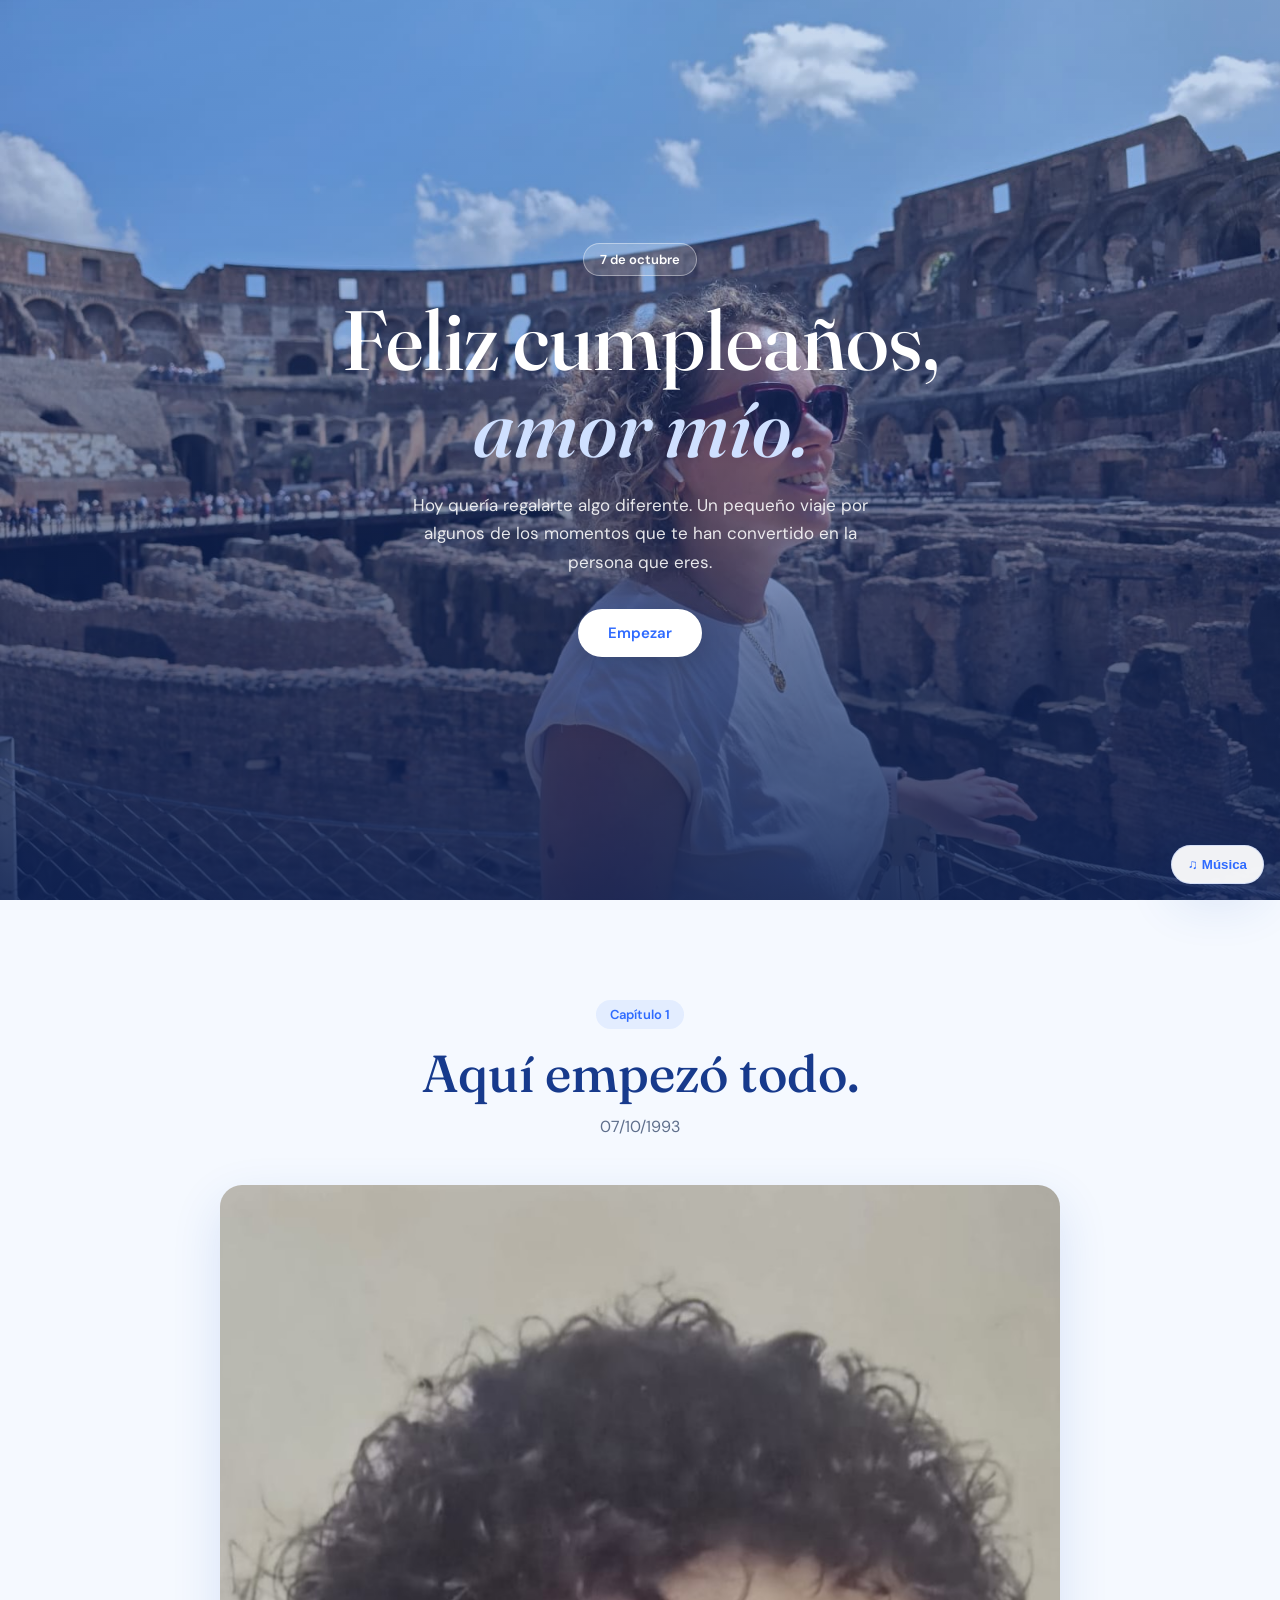
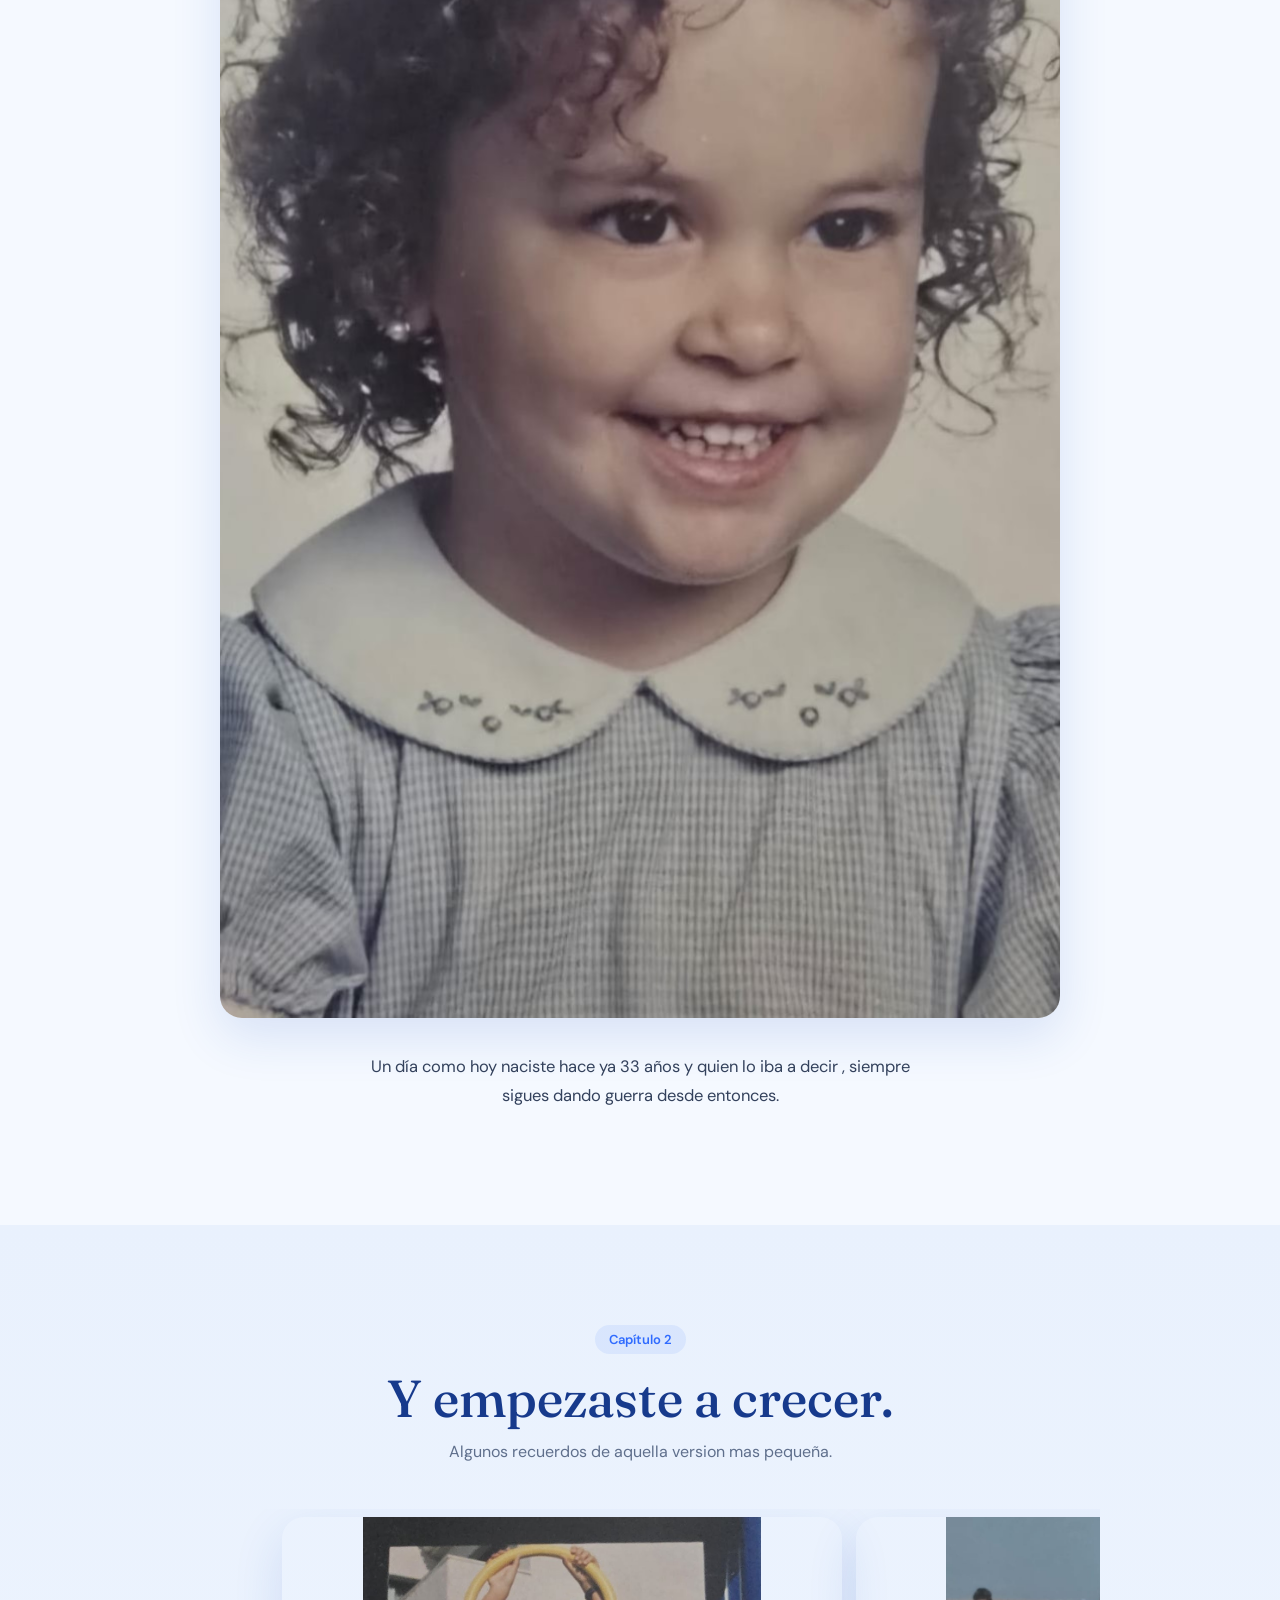
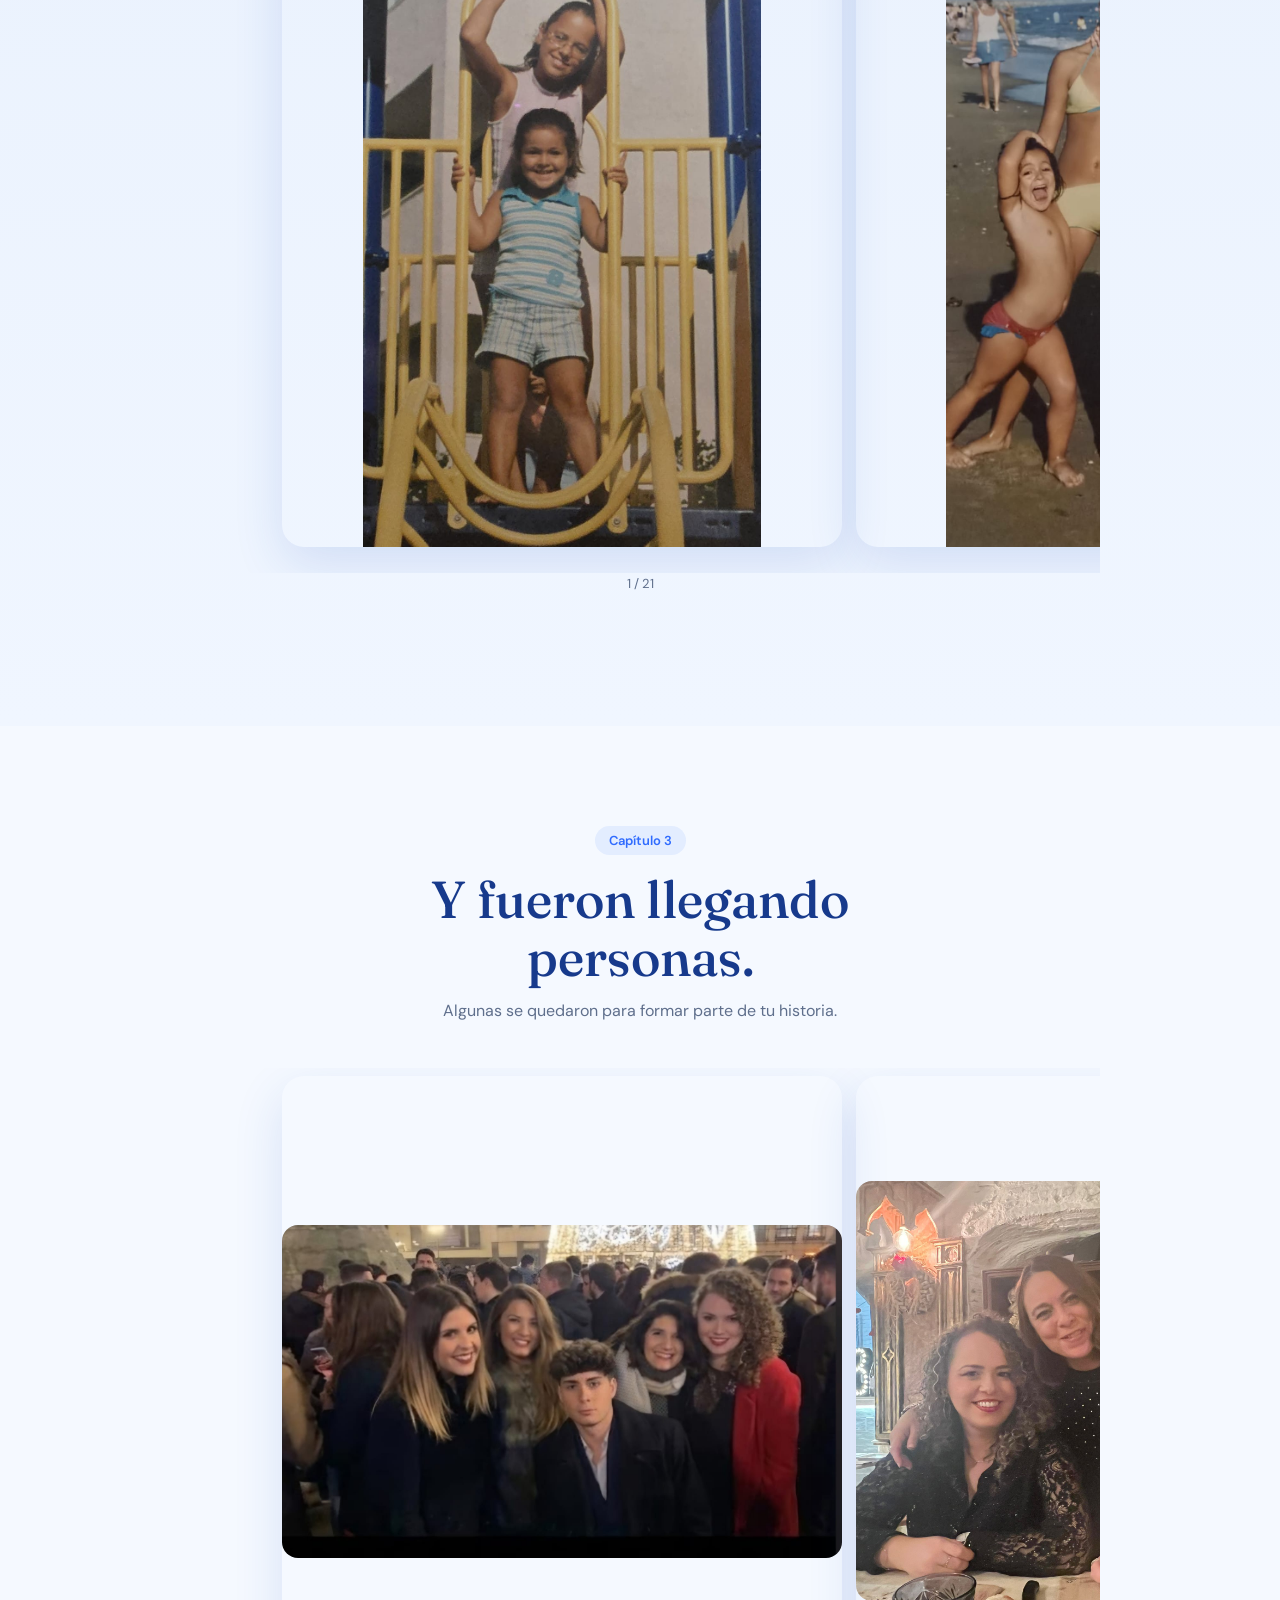
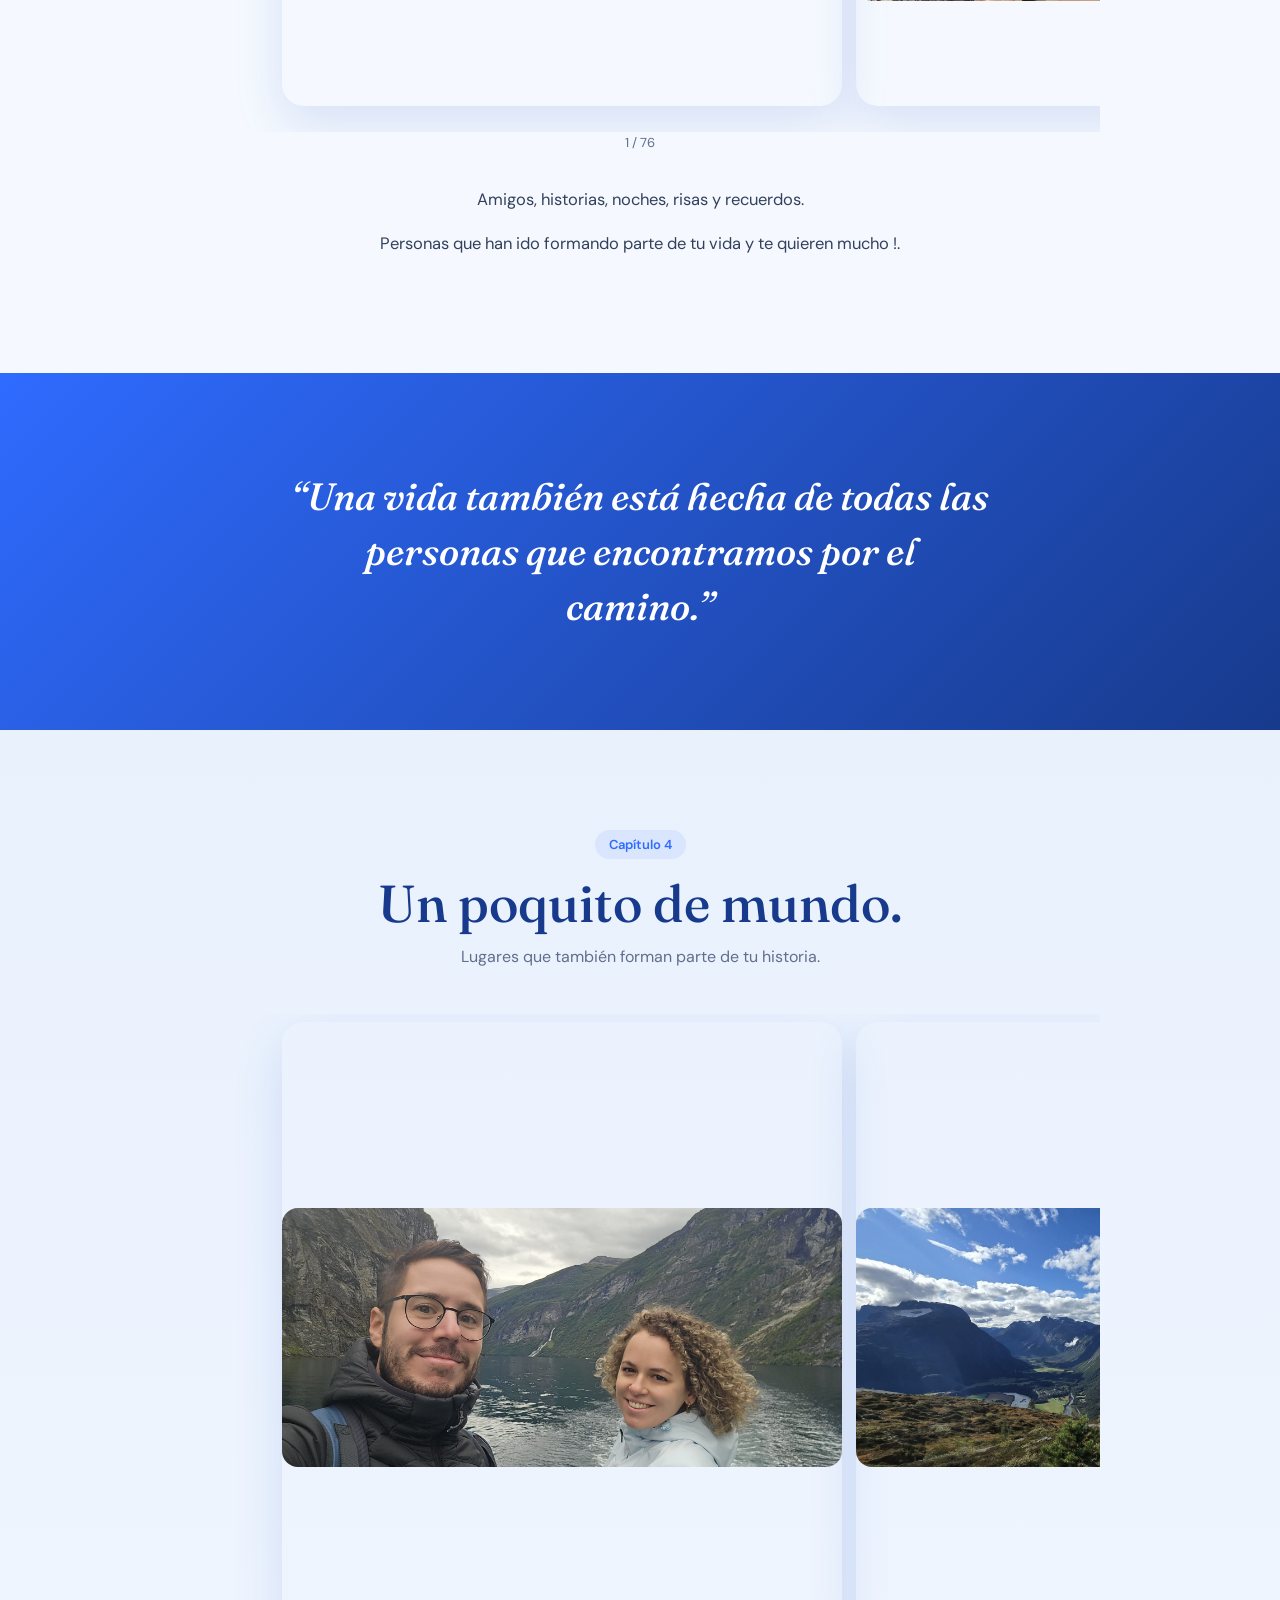
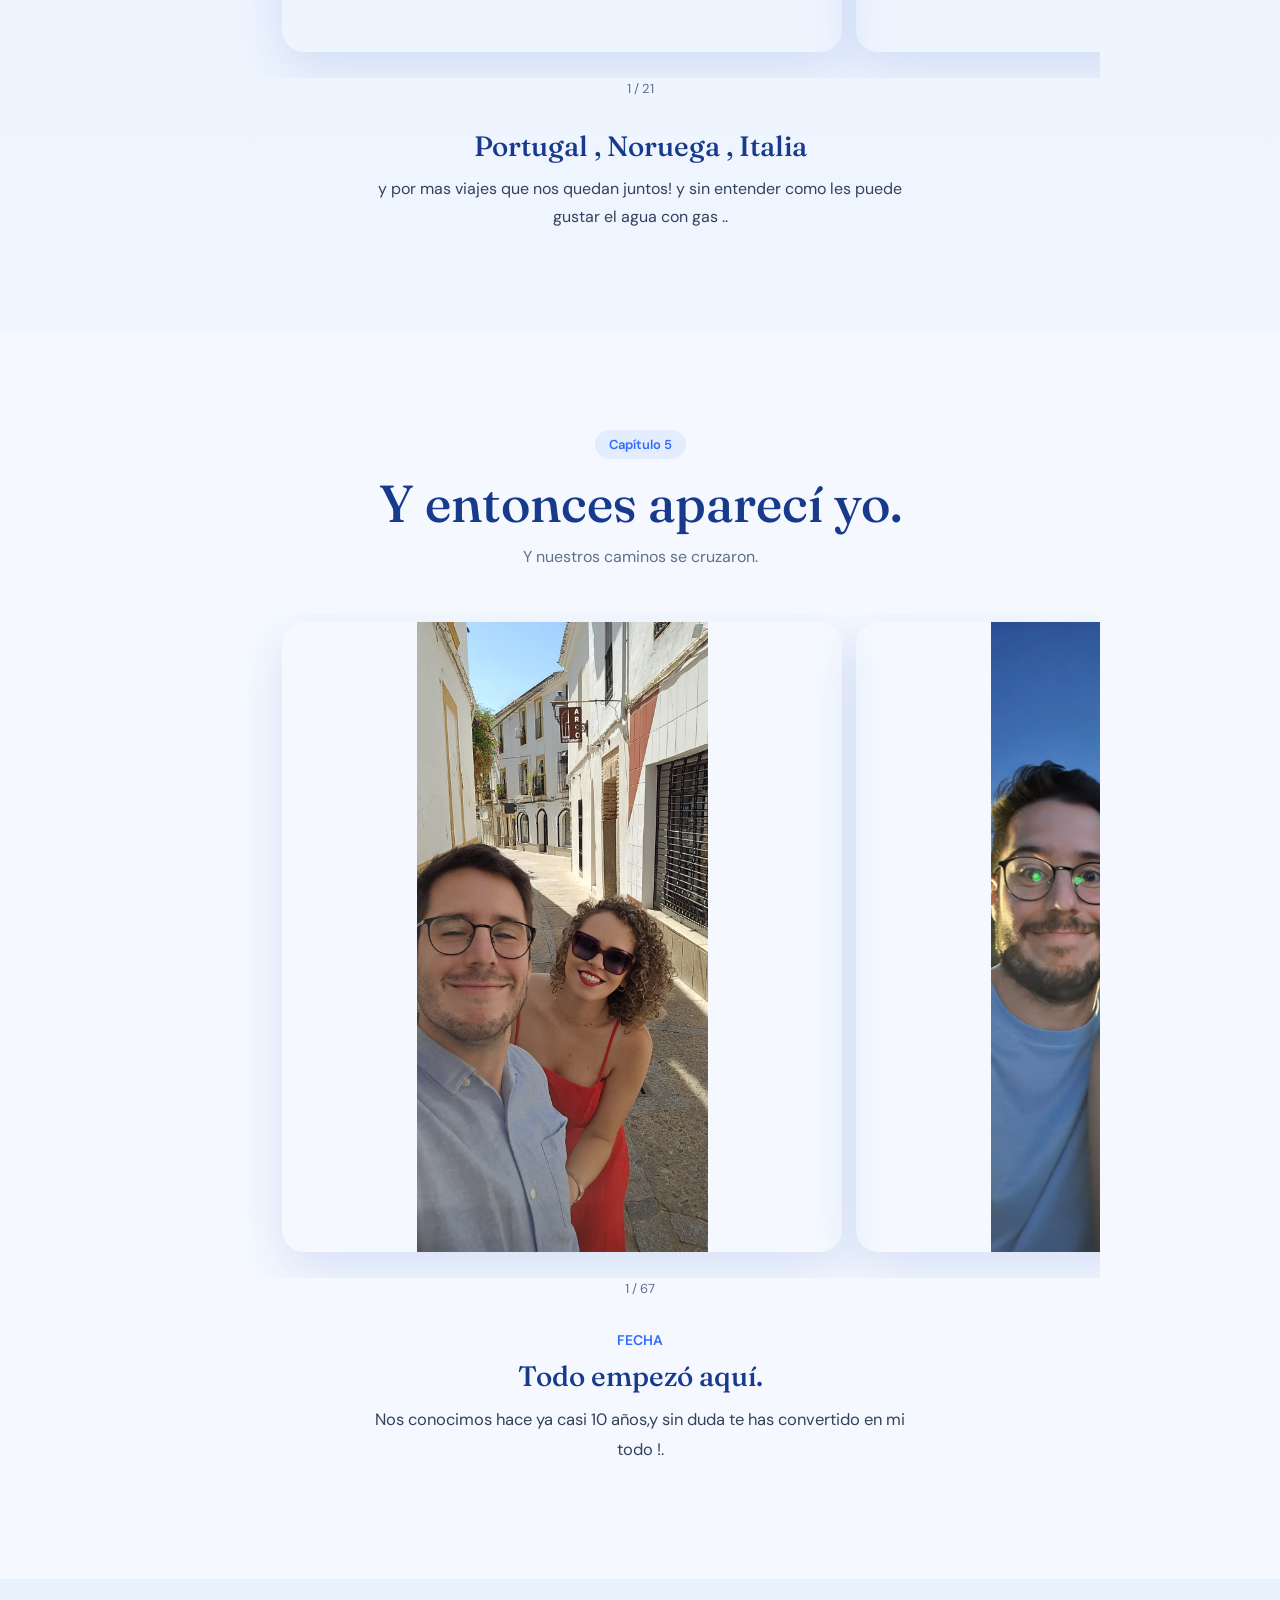
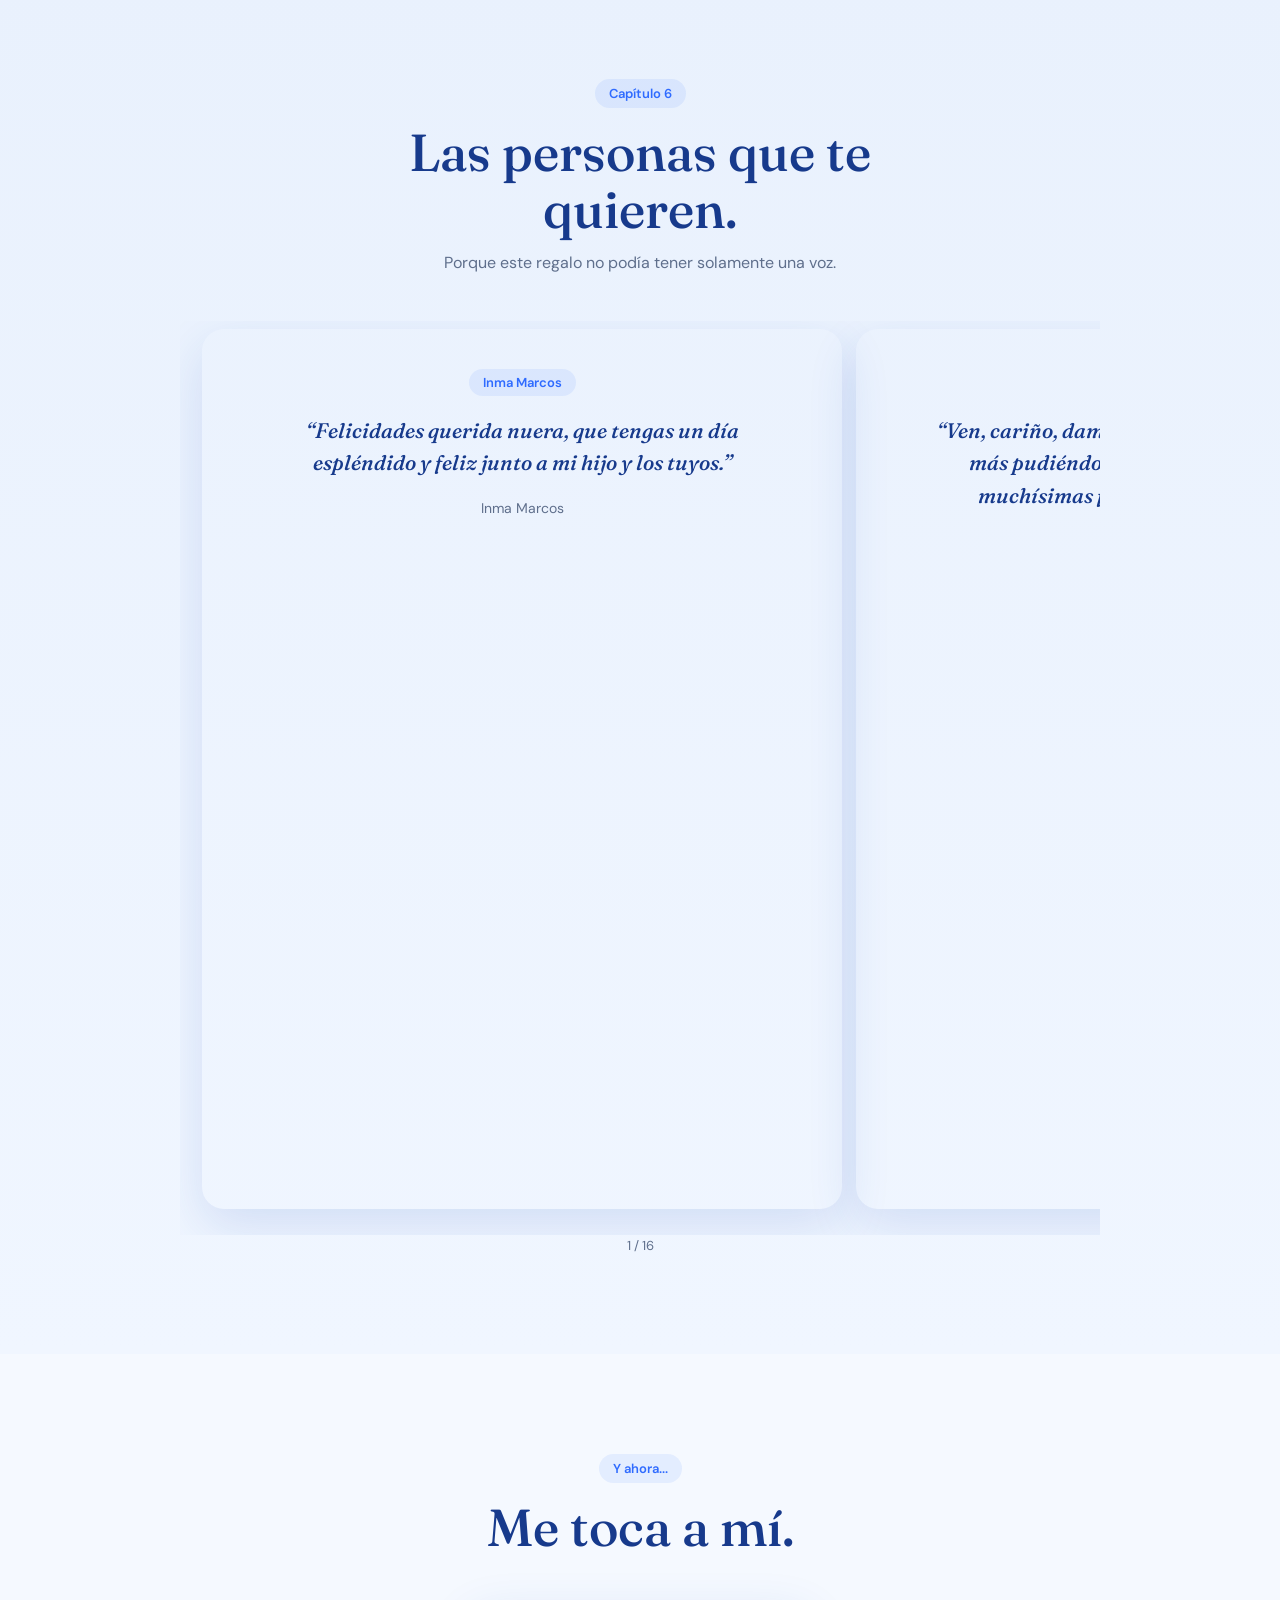
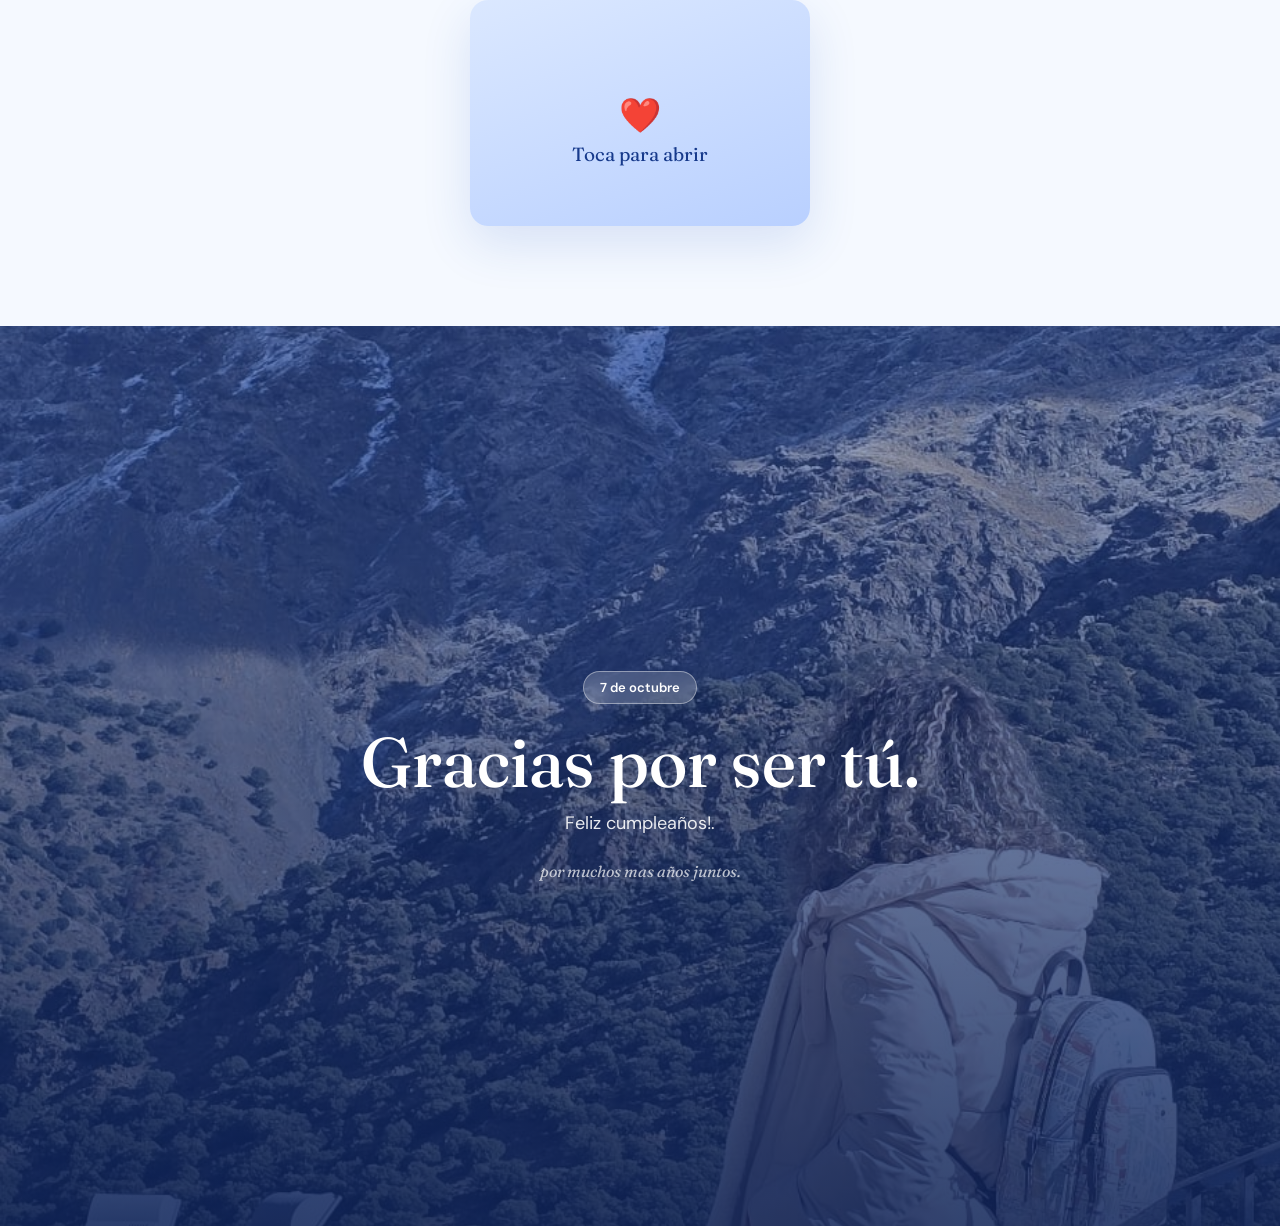
==== index.html @ 5ef34208 "fotosfotso" ====
<!DOCTYPE html>
<html lang="es">

<head>

<meta charset="UTF-8">

<meta name="viewport"
content="width=device-width, initial-scale=1.0, viewport-fit=cover">

<meta name="theme-color" content="#f5f9ff">

<title>Feliz cumpleaños!</title>


<link rel="preconnect"
href="https://fonts.googleapis.com">

<link rel="preconnect"
href="https://fonts.gstatic.com"
crossorigin>

<link
href="https://fonts.googleapis.com/css2?family=DM+Sans:wght@400;500;600;700&family=Fraunces:ital,opsz,wght@0,9..144,400;0,9..144,500;0,9..144,600;1,9..144,500&display=swap"
rel="stylesheet">



<style>


:root{

    --bg:#f5f9ff;

    --bg-2:#e9f1fd;

    --white:#fff;

    --blue:#2f6bff;

    --blue-d:#173a8c;

    --sky:#8fb8ff;

    --ink:#16233b;

    --muted:#5f6f8c;

    --line:rgba(47,107,255,.14);

    --r:22px;

    --shadow:
        0 18px 50px rgba(37,84,190,.14);

}



*{

    box-sizing:border-box;

    margin:0;

    padding:0;

}



html{

    scroll-behavior:smooth;

    scroll-padding-top:
        env(safe-area-inset-top,0px);

}



body{

    font-family:
        'DM Sans',
        system-ui,
        sans-serif;

    background:var(--bg);

    color:var(--ink);

    overflow-x:hidden;

    -webkit-font-smoothing:
        antialiased;

}



h1,
h2,
h3,
blockquote{

    font-family:
        'Fraunces',
        Georgia,
        serif;

    font-weight:500;

}



img{

    max-width:100%;

    display:block;

}



.container{

    max-width:920px;

    margin:0 auto;

    padding:0 22px;

    text-align:center;

}



/* ==============================
   PORTADA
================================ */


.hero{

    min-height:100svh;

    position:relative;

    display:flex;

    align-items:center;

    justify-content:center;

    text-align:center;

    overflow:hidden;

    background:var(--blue-d);

}



.hero-image{

    position:absolute;

    inset:0;

    width:100%;

    height:100%;

    object-fit:cover;

}



.hero::after{

    content:"";

    position:absolute;

    inset:0;

    background:
        linear-gradient(
            to top,
            rgba(14,35,90,.85),
            rgba(30,70,170,.35) 60%,
            rgba(30,70,170,.2)
        );

}



.hero-content{

    position:relative;

    z-index:2;

    color:#fff;

    padding:80px 26px;

    max-width:760px;

    animation:
        rise .9s .1s both ease-out;

}



@keyframes rise{

    from{

        opacity:0;

        transform:
            translateY(18px);

    }

    to{

        opacity:1;

        transform:none;

    }

}



.tag{

    display:inline-block;

    padding:
        7px 16px;

    border-radius:99px;

    background:
        rgba(255,255,255,.18);

    border:
        1px solid
        rgba(255,255,255,.4);

    backdrop-filter:
        blur(8px);

    font-size:13px;

    font-weight:600;

}



.hero h1{

    font-size:
        clamp(
            46px,
            10vw,
            84px
        );

    line-height:1.04;

    margin:
        20px 0;

}



.hero h1 span{

    font-style:italic;

    color:#cfe0ff;

}



.hero p{

    font-size:17px;

    line-height:1.7;

    color:
        rgba(255,255,255,.88);

    max-width:480px;

    margin:0 auto;

}



.button{

    display:inline-block;

    margin-top:32px;

    padding:
        14px 30px;

    border-radius:99px;

    background:#fff;

    color:var(--blue);

    font-weight:600;

    font-size:15px;

    text-decoration:none;

    box-shadow:
        0 10px 30px
        rgba(0,0,0,.2);

    transition:
        transform .2s;

    position:relative;

    animation:latido 1.6s infinite;
}

.button:hover{

    transform:
        translateY(-2px);

    animation-play-state:paused;
}

@keyframes latido{

    0%,
    100%{
        transform:scale(1);
    }

    50%{
        transform:scale(1.08);

        box-shadow:
            0 12px 34px rgba(255,255,255,.2),
            0 10px 30px rgba(0,0,0,.2);
    }
}

.sonrisa{

    position:fixed;

    z-index:9999;

    pointer-events:none;

    font-size:22px;

    animation:subirSonrisa 1.8s ease-out forwards;
}

@keyframes subirSonrisa{

    0%{
        opacity:0;

        transform:
            translateY(0)
            scale(.5);
    }

    20%{
        opacity:1;
    }

    100%{
        opacity:0;

        transform:
            translateY(-90px)
            translateX(var(--movimiento))
            scale(1.2);
    }
}


/* ==============================
   SECCIONES
================================ */


.section{

    padding:
        100px 0;

    position:relative;

}



.section-alt{

    background:
        linear-gradient(
            180deg,
            var(--bg-2),
            #f0f6ff
        );

}



.section-header{

    margin-bottom:44px;

}



.chapter{

    display:inline-block;

    padding:
        6px 14px;

    border-radius:99px;

    background:
        rgba(47,107,255,.09);

    color:var(--blue);

    font-size:13px;

    font-weight:600;

}



h2{

    font-size:
        clamp(
            32px,
            6vw,
            52px
        );

    line-height:1.1;

    margin:
        16px auto 0;

    max-width:640px;

    color:var(--blue-d);

}



.subtitle{

    margin:
        12px auto 0;

    max-width:460px;

    color:var(--muted);

    line-height:1.65;

}



.text{

    margin:
        34px auto 0;

    max-width:560px;

}



.text p{

    font-size:16.5px;

    line-height:1.8;

    margin-bottom:14px;

    color:#33415c;

}



.text h3,
.travel-info h3{

    font-size:28px;

    color:var(--blue-d);

    margin:
        10px 0 12px;

}



.year{

    display:block;

    color:var(--blue);

    font-weight:600;

    font-size:14px;

}



.travel-info{

    margin:
        32px auto 0;

    max-width:560px;

}



.travel-info p{

    line-height:1.7;

    color:#33415c;

}



/* ==============================
   FOTO GRANDE
================================ */


.photo{
    border-radius:var(--r);
    overflow:hidden;
    background:transparent;
    box-shadow:var(--shadow);
    border:none;
}



.main-photo{

    max-width:840px;

    margin:0 auto;

}



.main-photo img{

    width:100%;

    height:auto;

    cursor:zoom-in;

}



/* ==============================
   CARRUSEL
================================ */


.carousel{

    position:relative;

    margin:
        0 -22px;

}



.track{

    display:flex;

    gap:14px;

    overflow-x:auto;

    scroll-snap-type:
        x mandatory;

    -webkit-overflow-scrolling:
        touch;

    scrollbar-width:none;

    padding:
        8px 8vw 26px;

    cursor:grab;

}



.track::-webkit-scrollbar{

    display:none;

}



.slide{
    flex:0 0 min(92%,560px);
    scroll-snap-align:center;
    display:flex;
    align-items:center;
    justify-content:center;

    border-radius:var(--r);
    background:transparent;
    padding:0;
    box-shadow:var(--shadow);
    border:none;
}



.slide img{

    width:100%;

    height:auto;

    max-height:70svh;

    object-fit:contain;

    border-radius:
        calc(var(--r) - 6px);

    cursor:zoom-in;

    user-select:none;

}



.dots{

    display:flex;

    justify-content:center;

    gap:7px;

    margin-top:2px;

}



.dots i{

    width:7px;

    height:7px;

    border-radius:99px;

    background:
        rgba(47,107,255,.22);

    transition:
        width .25s,
        background .25s;

}



.dots i.on{

    width:22px;

    background:var(--blue);

}



/* ==============================
   FRASE
================================ */


.quote-section{

    padding:
        96px 0;

    background:
        linear-gradient(
            135deg,
            #2f6bff,
            #173a8c
        );

    color:#fff;

}



.quote-section blockquote{

    font-size:
        clamp(
            24px,
            4.6vw,
            38px
        );

    font-style:italic;

    line-height:1.45;

    max-width:700px;

    margin:0 auto;

}



/* ==============================
   DEDICATORIAS
================================ */


.dedications .track{

    padding:
        8px 22px 26px;

}



.dedications .slide{

    flex:
        0 0
        min(100%,640px);

    display:block;

    padding:
        40px 30px;

    text-align:center;

}



.dedication-label{

    display:inline-block;

    padding:
        5px 14px;

    border-radius:99px;

    background:
        rgba(47,107,255,.09);

    color:var(--blue);

    font-size:13px;

    font-weight:600;

}



.dedications blockquote{

    font-size:21px;

    font-style:italic;

    line-height:1.55;

    margin:
        18px auto;

    color:var(--blue-d);

    max-width:480px;

}



.dedication-name{

    font-size:14px;

    color:var(--muted);

}



/* ==============================
   CARTA
================================ */


.letter{

    margin:
        10px auto 0;

    max-width:660px;

    padding:
        52px 40px;

    background:#fff;

    border:
        1px solid
        var(--line);

    border-radius:28px;

    box-shadow:var(--shadow);

}



.letter-label{

    display:inline-block;

    padding:
        5px 14px;

    border-radius:99px;

    background:
        rgba(47,107,255,.09);

    color:var(--blue);

    font-size:13px;

    font-weight:600;

}



.letter h3{

    font-size:32px;

    color:var(--blue-d);

    margin:
        14px 0 20px;

}



.letter p{

    font-size:16.5px;

    line-height:1.8;

    margin-bottom:14px;

    color:#33415c;

}



.letter .letter-signature{

    margin-top:24px;

    font-family:
        'Fraunces',
        serif;

    font-style:italic;

    font-size:26px;

    color:var(--blue);

}



/* ==============================
   SOBRE
================================ */


.envelope{

    display:block;

    margin:
        10px auto 0;

    width:
        min(
            340px,
            86%
        );

    aspect-ratio:1.5;

    border:0;

    border-radius:18px;

    cursor:pointer;

    position:relative;

    overflow:hidden;

    background:
        linear-gradient(
            160deg,
            #dbe8ff,
            #b9d0ff
        );

    box-shadow:var(--shadow);

    font-family:
        'Fraunces',
        serif;

    color:var(--blue-d);

    font-size:19px;

    transition:
        transform .25s;

}



.envelope span{

    position:relative;

    display:flex;

    flex-direction:column;

    align-items:center;

    gap:6px;

    margin-top:34px;

}



.envelope b{

    font-size:34px;

    animation:
        beat 1.4s infinite;

}



.envelope:hover{

    transform:
        translateY(-3px)
        rotate(-1deg);

}



@keyframes beat{

    0%,
    100%{

        transform:
            scale(1);

    }

    50%{

        transform:
            scale(1.18);

    }

}



.opened{

    animation:
        open .8s
        cubic-bezier(.2,.8,.2,1)
        both;

}



@keyframes open{

    from{

        opacity:0;

        transform:
            translateY(40px)
            scale(.92);

    }

    to{

        opacity:1;

        transform:none;

    }

}



/* ==============================
   VÍDEOS
================================ */


.memory-video{

    width:100%;

    max-width:820px;

    margin:0 auto;

}



.memory-video video{

    display:block;

    width:100%;

    height:auto;

    max-height:80svh;

    background:#000;

    border-radius:var(--r);

    box-shadow:var(--shadow);

}



/* ==============================
   FINAL
================================ */


.final{

    min-height:100svh;

    position:relative;

    display:flex;

    align-items:center;

    justify-content:center;

    text-align:center;

    overflow:hidden;

    background:var(--blue-d);

}



.final-image{

    position:absolute;

    inset:0;

    width:100%;

    height:100%;

    object-fit:cover;

}



.final::after{

    content:"";

    position:absolute;

    inset:0;

    background:
        linear-gradient(
            to top,
            rgba(14,35,90,.85),
            rgba(30,70,170,.4)
        );

}



.final-content{

    position:relative;

    z-index:2;

    color:#fff;

    padding:
        0 26px;

}



.final h2{

    color:#fff;

    font-size:
        clamp(
            40px,
            8vw,
            70px
        );

    margin:
        20px auto 10px;

}



.final p{

    font-size:18px;

    color:
        rgba(255,255,255,.9);

}



.final-text{

    display:block;

    margin-top:26px;

    font-family:
        'Fraunces',
        serif;

    font-style:italic;

    color:
        rgba(255,255,255,.7);

}



/* ==============================
   ANIMACIONES AL SCROLL
================================ */


.reveal{

    opacity:0;

    transform:
        translateY(20px);

    transition:
        opacity .7s ease,
        transform .7s ease;

}



.reveal.in{

    opacity:1;

    transform:none;

}



/* ==============================
   BARRA DE PROGRESO
================================ */


.progress{

    position:fixed;

    top:0;

    left:0;

    height:3px;

    width:0;

    z-index:100;

    background:
        linear-gradient(
            90deg,
            #8fb8ff,
            #2f6bff
        );

}



/* ==============================
   VISOR POLAROID
================================ */


.lb{

    position:fixed;

    inset:0;

    z-index:200;

    display:none;

    align-items:center;

    justify-content:center;

    padding:20px;

    background:
        rgba(10,25,60,.94);

    backdrop-filter:
        blur(10px);

}



.lb.open{

    display:flex;

}



.lb-x{

    position:absolute;

    top:20px;

    right:20px;

    width:44px;

    height:44px;

    border-radius:50%;

    border:
        1px solid
        rgba(255,255,255,.4);

    background:
        rgba(255,255,255,.12);

    color:#fff;

    font-size:22px;

    cursor:pointer;

}



.pol{

    margin:0;

    background:#fff;

    padding:
        12px 12px 16px;

    border-radius:14px;

    max-width:
        min(
            92vw,
            520px
        );

    text-align:center;

    box-shadow:
        0 30px 80px
        rgba(0,0,0,.5);

}



.pol img{

    width:100%;

    max-height:66svh;

    object-fit:contain;

    border-radius:8px;

}



.pol figcaption{

    font-family:
        'Fraunces',
        serif;

    font-style:italic;

    font-size:19px;

    color:var(--blue-d);

    margin-top:12px;

}



.lb-count{

    display:block;

    margin-top:6px;

    font-size:12px;

    color:var(--muted);

}



/* ==============================
   CONFETI
================================ */


.confetti{

    position:fixed;

    z-index:300;

    pointer-events:none;

    font-size:20px;

}



/* ==============================
   BOTÓN MÚSICA
================================ */


.music-btn{

    position:fixed;

    right:16px;

    bottom:16px;

    z-index:120;

    border:
        1px solid
        var(--line);

    border-radius:99px;

    background:
        rgba(255,255,255,.94);

    color:var(--blue);

    box-shadow:var(--shadow);

    padding:
        11px 16px;

    font-weight:600;

    cursor:pointer;

}



/* ==============================
   MÓVIL
================================ */


@media(max-width:600px){

    .section{

        padding:
            76px 0;

    }

    .letter{

        padding:
            38px 24px;

    }

    .slide{

        flex-basis:86%;

    }

}



</style>

</head>



<body>


<div
class="progress"
id="progress">
</div>



<div
class="lb"
id="lb">

<button
class="lb-x"
type="button">

✕

</button>


<figure
class="pol">

<img
alt="">

<figcaption>
</figcaption>

<span
class="lb-count">
</span>

</figure>

</div>




<!-- ===============================
     PORTADA
================================ -->


<section
class="hero"
id="inicio">


<img
class="hero-image"
id="portada-img"
src=""
alt="">


<div
class="hero-content">


<span
class="tag"
id="portada-fecha">
</span>


<h1
id="portada-titulo">
</h1>


<p
id="portada-texto">
</p>


<a
href="#nacimiento"
class="button"
id="empezar">

Empezar

</a>


</div>

</section>




<!-- ===============================
     NACIMIENTO
================================ -->

<section class="section" id="nacimiento">

    <div class="container">

        <div class="section-header reveal">

            <span class="chapter">
                Capítulo 1
            </span>

            <h2>
                Aquí empezó todo.
            </h2>

            <p class="subtitle">
                07/10/1993
            </p>

        </div>


        <div class="main-photo reveal">

            <div class="photo">

                <img
                    src="images/nacimiento-01.jpg"
                    alt="Foto de nacimiento"
                    loading="lazy"
                >

            </div>

        </div>


        <div class="text reveal">

            <p>
                Un día como hoy naciste hace ya 33 años y quien lo iba a decir , siempre sigues dando guerra desde entonces.
            </p>



        </div>

    </div>

</section>
<!-- ===============================
     INFANCIA
================================ -->


<section
class="section section-alt"
id="infancia">


<div class="container">


<div
class="section-header reveal">


<span class="chapter">
Capítulo 2
</span>


<h2
id="infancia-titulo">
</h2>


<p
class="subtitle"
id="infancia-subtitulo">
</p>


</div>



<div
class="carousel reveal">


<div
class="track"
id="infancia-fotos">
</div>


<div class="dots">
</div>


</div>



<div
class="text reveal"
id="infancia-texto">
</div>


</div>


</section>




<!-- ===============================
     AMIGOS
================================ -->


<section
class="section"
id="amigos">


<div class="container">


<div
class="section-header reveal">


<span class="chapter">
Capítulo 3
</span>


<h2
id="amigos-titulo">
</h2>


<p
class="subtitle"
id="amigos-subtitulo">
</p>


</div>



<div
id="amigos-media">
</div>



<div
class="text reveal"
id="amigos-texto">
</div>


</div>


</section>




<!-- ===============================
     FRASE
================================ -->


<section
class="quote-section">


<div class="container">


<blockquote
class="reveal"
id="frase">
</blockquote>


</div>


</section>




<!-- ===============================
     VIAJES
================================ -->


<section
class="section section-alt"
id="viajes">


<div class="container">


<div
class="section-header reveal">


<span class="chapter">
Capítulo 4
</span>


<h2
id="viajes-titulo">
</h2>


<p
class="subtitle"
id="viajes-subtitulo">
</p>


</div>



<div
id="viajes-media">
</div>



<div
class="travel-info reveal">


<span
class="year"
id="viajes-ano">
</span>


<h3
id="viajes-lugar">
</h3>


<p
id="viajes-texto">
</p>


</div>


</div>


</section>




<!-- ===============================
     NOSOTROS
================================ -->


<section
class="section"
id="nosotros">


<div class="container">


<div
class="section-header reveal">


<span class="chapter">
Capítulo 5
</span>


<h2
id="nosotros-titulo">
</h2>


<p
class="subtitle"
id="nosotros-subtitulo">
</p>


</div>



<div
class="carousel reveal">


<div
class="track"
id="nosotros-fotos">
</div>


<div class="dots">
</div>


</div>



<div
class="text reveal">


<span
class="year"
id="nosotros-fecha">
</span>


<h3
id="nosotros-h3">
</h3>


<p
id="nosotros-texto">
</p>


</div>


</div>


</section>




<!-- ===============================
     DEDICATORIAS
================================ -->


<section
class="section section-alt"s
id="dedicatorias">


<div class="container">


<div
class="section-header reveal">


<span class="chapter">
Capítulo 6
</span>


<h2>
Las personas que te quieren.
</h2>


<p class="subtitle">
Porque este regalo no podía tener solamente una voz.
</p>


</div>



<div
class="carousel dedications reveal">


<div
class="track"
id="dedicatorias-lista">
</div>


<div class="dots">
</div>


</div>


</div>


</section>




<!-- ===============================
     CARTA
================================ -->


<section
class="section"
id="carta">


<div class="container">


<div
class="section-header reveal">


<span class="chapter">
Y ahora...
</span>


<h2>
Me toca a mí.
</h2>


</div>



<button
class="envelope reveal"
id="sobre"
type="button">


<span>

<b>
❤️
</b>

Toca para abrir

</span>


</button>



<article
class="letter"
id="carta-abierta"
style="display:none">


<span class="letter-label">
Para ti
</span>


<h3
id="carta-titulo">
</h3>


<div
id="carta-texto">
</div>


<p
class="letter-signature"
id="carta-firma">
</p>


</article>


</div>


</section>




<!-- ===============================
     FINAL
================================ -->


<section
class="final">


<img
class="final-image"
id="final-img"
src=""
alt=""
loading="lazy">


<div
class="final-content">


<span
class="tag"
id="final-fecha">
</span>


<h2
id="final-titulo">
</h2>


<p
id="final-texto">
</p>


<span
class="final-text"
id="final-cierre">
</span>


</div>


</section>




<!-- MÚSICA -->

<audio id="musica" loop></audio>
<audio id="musica-carta"></audio>

<button
class="music-btn"
id="boton-musica"
type="button">

♫ Música

</button>

<script>



const CONTENIDO = {



/* ==============================
   PORTADA
================================ */


portada:{

    fecha:
    "7 de octubre",

    titulo:
    'Feliz cumpleaños,<br><span>amor mío.</span>',

    texto:
    "Hoy quería regalarte algo diferente. Un pequeño viaje por algunos de los momentos que te han convertido en la persona que eres.",

    imagen:
    "images/portada.jpg"

},




/* ==============================
   NACIMIENTO
================================ */


nacimiento:{

    titulo:
    "Aquí empezó todo.",

    fecha:
    "7 de octubre de XXXX",

    imagen:
    "images/nacimiento.jpg",

    textos:[

        "Un 7 de octubre llegaste al mundo.",

        

    ]

},




/* ==============================
   INFANCIA
================================ */


infancia:{

    titulo:
    "Y empezaste a crecer.",

    subtitulo:
    "Algunos recuerdos de aquella version mas pequeña.",

fotos:[

    "images/infancia-01.jpg",
    "images/infancia-02.jpg",

    "images/infancia-04.jpg",
    "images/infancia-05.jpg",
    "images/infancia-06.jpg",
    "images/infancia-07.jpg",
    "images/infancia-08.jpg",
    "images/infancia-09.jpg",
    "images/infancia-10.jpg",
    "images/infancia-11.jpg",
    "images/infancia-12.jpg",
    "images/infancia-13.jpg",
    "images/infancia-14.jpg",
    "images/infancia-15.jpg",
    "images/infancia-16.jpg",
    "images/infancia-17.jpg",
    "images/infancia-18.jpg",
    "images/infancia-19.jpg",
    "images/infancia-20.jpg",
    "images/infancia-21.jpg",
    "images/infancia-22.jpg"


    ]

},




/* ==============================
   AMIGOS
================================ */


amigos:{

    titulo:
    "Y fueron llegando personas.",

    subtitulo:
    "Algunas se quedaron para formar parte de tu historia.",


    /*
    false = mostrar fotos
    true = mostrar vídeo
    */

    usarVideo:false,


    video:
    "videos/amigos.mp4",


fotos: [
    "images/amigos-01.jpg",
    "images/amigos-39.jpg",

    "images/amigos-02.jpg",
    "images/amigos-40.jpg",

    "images/amigos-03.jpg",
    "images/amigos-41.jpg",

    "images/amigos-04.jpg",
    "images/amigos-42.jpg",

    "images/amigos-05.jpg",
    "images/amigos-43.jpg",

    "images/amigos-06.jpg",
    "images/amigos-44.jpg",

    "images/amigos-07.jpg",
    "images/amigos-45.jpg",

    "images/amigos-08.jpg",
    "images/amigos-46.jpg",

    "images/amigos-09.jpg",
    "images/amigos-47.jpg",

    "images/amigos-10.jpg",
    "images/amigos-48.jpg",

    "images/amigos-11.jpg",
    "images/amigos-49.jpg",

    "images/amigos-12.jpg",
    "images/amigos-50.jpg",

    "images/amigos-13.jpg",
    "images/amigos-51.jpg",

    "images/amigos-14.jpg",
    "images/amigos-52.jpg",

    "images/amigos-15.jpg",
    "images/amigos-53.jpg",

    "images/amigos-16.jpg",
    "images/amigos-54.jpg",

    "images/amigos-17.jpg",
    "images/amigos-55.jpg",

    "images/amigos-18.jpg",
    "images/amigos-56.jpg",

    "images/amigos-19.jpg",
    "images/amigos-57.jpg",

    "images/amigos-20.jpg",
    "images/amigos-58.jpg",

    "images/amigos-21.jpg",
    "images/amigos-59.jpg",

    "images/amigos-22.jpg",
    "images/amigos-60.jpg",

    "images/amigos-23.jpg",
    "images/amigos-61.jpg",

    "images/amigos-24.jpg",
    "images/amigos-62.jpg",

    "images/amigos-25.jpg",
    "images/amigos-63.jpg",

    "images/amigos-26.jpg",
    "images/amigos-64.jpg",

    "images/amigos-27.jpg",
    "images/amigos-65.jpg",

    "images/amigos-28.jpg",
    "images/amigos-66.jpg",

    "images/amigos-29.jpg",
    "images/amigos-67.jpg",

    "images/amigos-30.jpg",
    "images/amigos-68.jpg",

    "images/amigos-31.jpg",
    "images/amigos-69.jpg",

    "images/amigos-32.jpg",
    "images/amigos-70.jpg",

    "images/amigos-33.jpg",
    "images/amigos-71.jpg",

    "images/amigos-34.jpg",
    "images/amigos-72.jpg",

    "images/amigos-35.jpg",
    "images/amigos-73.jpg",

    "images/amigos-36.jpg",
    "images/amigos-74.jpg",

    "images/amigos-37.jpg",
    "images/amigos-75.jpg",

    "images/amigos-38.jpg",
    "images/amigos-76.jpg"
],


    textos:[

        "Amigos, historias, noches, risas y recuerdos.",

        "Personas que han ido formando parte de tu vida y te quieren mucho !."

    ]

},




/* ==============================
   FRASE
================================ */


frase:
"Una vida también está hecha de todas las personas que encontramos por el camino.",




/* ==============================
   VIAJES
================================ */


viajes:{

    titulo:
    "Un poquito de mundo.",

    subtitulo:
    "Lugares que también forman parte de tu historia.",


    /*
    false = mostrar fotos
    true = mostrar vídeo
    */

    usarVideo:false,


    video:
    "videos/viajes.mp4",

fotos:[

    "images/viaje-01.jpeg",
    "images/viaje-21.jpg",
    "images/viaje-02.jpg",
    "images/viaje-20.jpg",
    "images/viaje-03.jpg",
    "images/viaje-19.jpg",
    "images/viaje-04.jpg",
    "images/viaje-18.jpg",
    "images/viaje-05.jpg",
    "images/viaje-17.jpg",
    "images/viaje-06.jpg",
    "images/viaje-16.jpg",
    "images/viaje-07.jpg",
    "images/viaje-15.jpg",
    "images/viaje-08.jpg",
    "images/viaje-14.jpg",
    "images/viaje-09.jpg",
    "images/viaje-13.jpg",
    "images/viaje-10.jpg",
    "images/viaje-12.jpg",
    "images/viaje-11.jpg"

],




    lugar:
    "Portugal , Noruega , Italia ",

    texto:
    "y por mas viajes que nos quedan juntos! y sin entender como les puede gustar el agua con gas .. "

},




/* ==============================
   NOSOTROS
================================ */


nosotros:{

    titulo:
    "Y entonces aparecí yo.",

    subtitulo:
    "Y nuestros caminos se cruzaron.",


fotos:[

    "images/nosotros-02.jpg",
    "images/nosotros-03.jpg",
    "images/nosotros-04.jpg",
    "images/nosotros-05.jpg",
    "images/nosotros-06.jpg",
    "images/nosotros-07.jpg",
    "images/nosotros-08.jpg",
    "images/nosotros-09.jpg",
    "images/nosotros-10.jpg",
    "images/nosotros-11.jpg",
    "images/nosotros-12.jpg",
    "images/nosotros-13.jpg",
    "images/nosotros-14.jpg",
    "images/nosotros-15.jpg",
    "images/nosotros-16.jpg",
    "images/nosotros-17.jpg",
    "images/nosotros-18.jpg",
    "images/nosotros-19.jpg",
    "images/nosotros-20.jpg",
    "images/nosotros-21.jpg",
    "images/nosotros-22.jpg",
    "images/nosotros-23.jpg",
    "images/nosotros-24.jpg",
    "images/nosotros-25.jpg",
    "images/nosotros-26.jpg",
    "images/nosotros-27.jpg",
    "images/nosotros-28.jpg",
    "images/nosotros-29.jpg",
    "images/nosotros-30.jpg",
    "images/nosotros-31.jpg",
    "images/nosotros-32.jpg",
    "images/nosotros-33.jpg",
    "images/nosotros-34.jpg",
    "images/nosotros-35.jpg",
    "images/nosotros-36.jpg",
    "images/nosotros-37.jpg",
    "images/nosotros-38.jpg",
    "images/nosotros-39.jpg",
    "images/nosotros-40.jpg",
    "images/nosotros-41.jpg",
    "images/nosotros-42.jpg",
    "images/nosotros-43.jpg",
    "images/nosotros-44.jpg",
    "images/nosotros-45.jpg",
    "images/nosotros-46.jpg",
    "images/nosotros-47.jpg",
    "images/nosotros-48.jpg",
    "images/nosotros-49.jpg",
    "images/nosotros-50.jpg",
    "images/nosotros-51.jpg",
    "images/nosotros-52.jpg",
    "images/nosotros-53.jpg",
    "images/nosotros-54.jpg",
    "images/nosotros-55.jpg",
    "images/nosotros-56.jpg",
    "images/nosotros-57.jpg",
    "images/nosotros-58.jpg",
    "images/nosotros-59.jpg",
    "images/nosotros-60.jpg",
    "images/nosotros-61.jpg",
    "images/nosotros-62.jpg",
    "images/nosotros-63.jpg",
    "images/nosotros-64.jpg",
    "images/nosotros-65.jpg",
    "images/nosotros-66.jpg",
    "images/nosotros-67.jpg",
    "images/nosotros-68.jpg"

],


    fecha:
    "FECHA",

    tituloPequeno:
    "Todo empezó aquí.",

    texto:
    "Nos conocimos hace ya casi 10 años,y sin duda te has convertido en mi todo !."

},


/* ==============================
   DEDICATORIAS
================================ */

dedicatorias: [

    {
        nombre: "Inma Marcos",
        tipo: "texto",
        texto: "Felicidades querida nuera, que tengas un día espléndido y feliz junto a mi hijo y los tuyos."
    },

    {
        nombre: "Maria Subnormala",
        tipo: "texto",
        texto: "Ven, cariño, dame un abrazo ❤️. Por muchos años más pudiéndote repetir esas cinco palabras, muchísimas felicidades subnormala mía."
    },

    {
        nombre: "Helena",
        tipo: "texto",
        texto: "Feliz cumple a mi Natalia. Crecimos juntas, estás en todos mis recuerdos de crecimiento. Ha sido hermoso verte convertirte en la persona maravillosa que eres y espero seguir acompañándote en ese camino. Te quiero."
    },

    {
        nombre: "Ana Martinez",
        tipo: "texto",
        texto: "¡Muchas felicidades, Natalia! Aunque no nos conocemos mucho, espero que disfrutes un montón de este día tan especial y que te guste la sorpresa que Jaume te ha preparado con tanto cariño. En este poquito tiempo que llevamos coincidiendo me pareces una persona superdivertida y hemos compartido momentos muy buenos. ¡Que tengas un feliz cumpleaños!"
    },

    {
        nombre: "Javi",
        tipo: "texto",
        texto: "Natalia! Muchas felicidades!!! Espero que sigas cumpliendo años siendo la governanta y nos des pal’ pelo a todos. Un abrazo grande y por muchos años más!! 💃🏽🥳🥳"
    },

    {
        nombre: "Maria Canaria",
        tipo: "texto",
        texto: `
Querida Nati:

Gracias por ser tan cariñosa, atenta, empática y divertida. Recuerdo todos los momentos que vivimos en el piso: las veces que fuimos a bailar salsa juntas los fines de semana, lo bien que bailabas y cómo nos enseñabas a todas.

Recuerdo los días que íbamos al König a comer bravas y fingers de pollo, y los cubos de cervezas cerca del culo de la llama. Recuerdo las visitas por Temps de Flors y las fiestas en empates hasta la madrugada.

Los viajes todos juntos en el coche de Jaume recorriendo Cataluña, las noches en Va de Vins, las tardes bailando rumba catalana en Lola's Café y los momentos en el sofá hablando de nuestra vida.

Gracias a todos estos momentos contigo pude sobrevivir a la carrera. Gracias por ser una buena amiga, por tu apoyo y tu paciencia. Siempre te tendré presente y ojalá poder vernos más a menudo.

Feliz cumpleaños. Te deseo lo mejor en la vida, porque lo mereces.
`
    },

    {
        nombre: "Jose",
        tipo: "imagen",
        archivo: "images/harryjose.jpg"
    },

    {
        nombre: "Paula",
        tipo: "texto",
        texto: `Querida hermanita, no hay palabras en este mundo para hablar de lo muchísimo que te quiero y de todo lo que haría por ti. Te quiero muchísimo, hermanita mía ❤️ Nos llevamos tatuadas en la piel para siempre.

Soy tremendamente afortunada de tenerte, de que me hayas cuidado y protegido desde que llegué a este mundo, de que seas una persona tan altruista y siempre hayas mirado por mí. No podría haber tenido una hermana mejor.

Por muchos más años compartiendo velas, películas, vídeos y experiencias. Te quiero con locura, mil millones de felicidades!!! 🎉🎉🎉`
    },

    {
        nombre: "Angel",
        tipo: "texto",
        texto: "A la orden mi Gobernanta! 🫡"
    },

    {
        nombre: "Jesus",
        tipo: "texto",
        texto: "Feliz cumpleaños! Espero que disfrutes muchísimo de tu día y que no falte un buen vino y alguna que otra buena comida, que eso siempre ayuda. Que cumplas muchos más y que sigamos compartiendo buenos momentos y muchas risas. ¡A disfrutar!"
    },

    {
        nombre: "Ruben",
        tipo: "video",
        archivo: "videos/DedicatoriaRuben.mp4"
    },

    {
        nombre: "Raquel",
        tipo: "texto",
        texto: "Feliz cumpleaños Natalia! 🥳❤️ Nos alegra muchísimo haberte conocido y de que el trabajo nos haya dado la oportunidad de compartir tantos momentos juntas. Porque al final, entre horas de trabajo, risas, conversaciones y algún que otro día complicado, se van creando vínculos que van mucho más allá de ser compañeras. Esperamos que disfrutes muchísimo de tu día y que la vida te traiga todo lo bueno que mereces: mucha felicidad, salud, momentos bonitos y gente que te haga sonreír. ¡Por muchos cumpleaños más juntas! 🥂🎂❤️"
    },

    {
        nombre: "Tere",
        tipo: "video",
        archivo: "videos/TereFelicitacio.mp4"
    },

    {
        nombre: "Lucia",
        tipo: "texto",
        texto: "¡Muchísimas felicidades, Natalia! Ojalá estés teniendo un cumpleaños de diez rodeada de tu gente. Que este año nuevo venga cargado de cosas buenas, muchas risas y buenas excusas para celebrar y pasarlo bien. Disfruta muchísimo del día y de todo lo que te tengan preparado. ¡Un abrazo enorme!"
    },

{
    nombre: "Diego",

    tipo: "texto",

    texto: "Muchas felicidades en el trigésimo tercer día de tu nombre. Que los Dioses Antiguos y los Nuevos bendigan tu reinado y que tu luz siga guiándonos por el tortuoso camino de la rectitud. Otrora, tu infinita sabiduría regía con mano firme la voluntad de tu pueblo, y no había súbdito que osara cuestionar tus decretos. Hoy, sin embargo, los tiempos han cambiado… y he aquí que nos encontramos ante nuestra Gobernanta sin gobierno, Reina sin trono y soberana de un reino que, por causas que aún escapan a los maestres de la Ciudadela, ha dejado de existir. Mas no importa. Pues aunque hayas perdido tus dominios, tus súbditos permanecemos fieles a tu causa y elevamos nuestras copas en honor a tu trigésimo tercer aniversario. Que la fortuna acompañe tus pasos, que nunca falte cerveza en tus banquetes y que tus enemigos conozcan siempre el peso de tu gloriosa indiferencia. Larga vida a la Gobernanta. Larga vida a la Reina sin reino. Y larga vida a ti, que hoy cumples treinta y tres años. ¡Que comiencen los juegos del hambre!"
},

    {
        nombre: "Tamara",
        tipo: "audio",
        archivo: "images/FelicitacionTamara.mp3"
    }

],

/* ==============================
   CARTA
================================ */


carta: {

    tipo: "video",

    titulo: "Feliz cumpleaños.",

    archivo: "videos/carta.mp4",

    firma: "Jaume"

},



/* ==============================
   FINAL
================================ */


final:{

    fecha:
    "7 de octubre",

    titulo:
    "Gracias por ser tú.",

    texto:
    "Feliz cumpleaños!.",

    cierre:
    "por muchos mas años juntos.",

    imagen:
    "images/final.jpg"

},




/* ==============================
   MÚSICA
================================ */


musica:
"music/cancion.mp3",

musicaCarta:
"music/carta.mp3"

};


/* ==========================================================
   ==========================================================

   NO TOCAR DESDE AQUÍ

   ==========================================================
   ========================================================== */



function ponerTexto(id,texto){

    const elemento =
        document.getElementById(id);

    if(elemento){

        elemento.textContent =
            texto || "";

    }

}



function ponerHTML(id,texto){

    const elemento =
        document.getElementById(id);

    if(elemento){

        elemento.innerHTML =
            texto || "";

    }

}



function ponerImagen(id,ruta){

    const elemento =
        document.getElementById(id);

    if(elemento){

        elemento.src =
            ruta || "";

    }

}



function crearParrafos(lista){

    return (lista || [])

    .map(function(texto){

        return "<p>"
            + texto
            + "</p>";

    })

    .join("");

}



/* ==============================
   CREAR FOTOS
================================ */


function crearFotos(track,fotos){

    if(!track){

        return;

    }


    track.innerHTML = "";


    (fotos || [])

    .forEach(function(foto,index){


        const slide =
            document.createElement("div");


        slide.className =
            "slide";


        const imagen =
            document.createElement("img");


        imagen.src =
            foto;


        imagen.alt =
            "";


        imagen.loading =
            index === 0
            ? "eager"
            : "lazy";


        slide.appendChild(imagen);


        track.appendChild(slide);


    });

}



/* ==============================
   CREAR FOTO O VÍDEO
================================ */


function crearMedia(id,datos){


    const destino =
        document.getElementById(id);


    if(!destino){

        return;

    }



    if(datos.usarVideo){


        destino.innerHTML =

        `

        <div class="memory-video reveal">

            <video
            controls
            playsinline
            preload="metadata">

                <source
                src="${datos.video}"
                type="video/mp4">

            </video>

        </div>

        `;


    }


    else{


        destino.innerHTML =

        `

        <div class="carousel reveal">

            <div class="track">
            </div>

            <div class="dots">
            </div>

        </div>

        `;


        crearFotos(

            destino.querySelector(".track"),

            datos.fotos

        );


    }

}



/* ==============================
   CARGAR PORTADA
================================ */


ponerTexto(

    "portada-fecha",

    CONTENIDO.portada.fecha

);


ponerHTML(

    "portada-titulo",

    CONTENIDO.portada.titulo

);


ponerTexto(

    "portada-texto",

    CONTENIDO.portada.texto

);


ponerImagen(

    "portada-img",

    CONTENIDO.portada.imagen

);



/* ==============================
   NACIMIENTO
================================ */


ponerTexto(

    "nacimiento-titulo",

    CONTENIDO.nacimiento.titulo

);


ponerTexto(

    "nacimiento-fecha",

    CONTENIDO.nacimiento.fecha

);


ponerImagen(

    "nacimiento-img",

    CONTENIDO.nacimiento.imagen

);


ponerHTML(

    "nacimiento-texto",

    crearParrafos(
        CONTENIDO.nacimiento.textos
    )

);



/* ==============================
   INFANCIA
================================ */


ponerTexto(

    "infancia-titulo",

    CONTENIDO.infancia.titulo

);


ponerTexto(

    "infancia-subtitulo",

    CONTENIDO.infancia.subtitulo

);


ponerHTML(

    "infancia-texto",

    crearParrafos(
        CONTENIDO.infancia.textos
    )

);


crearFotos(

    document.getElementById(
        "infancia-fotos"
    ),

    CONTENIDO.infancia.fotos

);



/* ==============================
   AMIGOS
================================ */


ponerTexto(

    "amigos-titulo",

    CONTENIDO.amigos.titulo

);


ponerTexto(

    "amigos-subtitulo",

    CONTENIDO.amigos.subtitulo

);


ponerHTML(

    "amigos-texto",

    crearParrafos(
        CONTENIDO.amigos.textos
    )

);


crearMedia(

    "amigos-media",

    CONTENIDO.amigos

);



/* ==============================
   FRASE
================================ */


ponerTexto(

    "frase",

    "“"
    +
    CONTENIDO.frase
    +
    "”"

);



/* ==============================
   VIAJES
================================ */


ponerTexto(

    "viajes-titulo",

    CONTENIDO.viajes.titulo

);


ponerTexto(

    "viajes-subtitulo",

    CONTENIDO.viajes.subtitulo

);


ponerTexto(

    "viajes-ano",

    CONTENIDO.viajes.ano

);


ponerTexto(

    "viajes-lugar",

    CONTENIDO.viajes.lugar

);


ponerTexto(

    "viajes-texto",

    CONTENIDO.viajes.texto

);


crearMedia(

    "viajes-media",

    CONTENIDO.viajes

);



/* ==============================
   NOSOTROS
================================ */


ponerTexto(

    "nosotros-titulo",

    CONTENIDO.nosotros.titulo

);


ponerTexto(

    "nosotros-subtitulo",

    CONTENIDO.nosotros.subtitulo

);


ponerTexto(

    "nosotros-fecha",

    CONTENIDO.nosotros.fecha

);


ponerTexto(

    "nosotros-h3",

    CONTENIDO.nosotros.tituloPequeno

);


ponerTexto(

    "nosotros-texto",

    CONTENIDO.nosotros.texto

);


crearFotos(

    document.getElementById(
        "nosotros-fotos"
    ),

    CONTENIDO.nosotros.fotos

);



/* ==============================
   DEDICATORIAS
================================ */

const listaDedicatorias =
    document.getElementById(
        "dedicatorias-lista"
    );


CONTENIDO.dedicatorias
.forEach(function(dedicatoria){

    const tarjeta =
        document.createElement("article");

    tarjeta.className =
        "slide";


    let contenido = "";


    /* TEXTO */
    if(dedicatoria.tipo === "texto"){

        contenido = `
            <blockquote>
                “${dedicatoria.texto}”
            </blockquote>
        `;
    }


    /* IMAGEN */
    if(dedicatoria.tipo === "imagen"){

        contenido = `
            <img
                src="${dedicatoria.archivo}"
                alt="Dedicatoria de ${dedicatoria.nombre}"
                style="
                    width:100%;
                    max-height:500px;
                    object-fit:contain;
                    border-radius:18px;
                    margin:22px auto;
                "
            >
        `;
    }


    /* AUDIO */
    if(dedicatoria.tipo === "audio"){

        contenido = `
            <audio
                controls
                preload="metadata"
                style="
                    width:100%;
                    margin:22px 0;
                "
            >
                <source
                    src="${dedicatoria.archivo}"
                    type="audio/mpeg"
                >
            </audio>
        `;
    }


    /* VIDEO */
    if(dedicatoria.tipo === "video"){

        contenido = `
            <video
                controls
                playsinline
                preload="metadata"
                style="
                    width:100%;
                    max-height:500px;
                    border-radius:18px;
                    margin:22px 0;
                "
            >
                <source
                    src="${dedicatoria.archivo}"
                    type="video/mp4"
                >
            </video>
        `;
    }


    tarjeta.innerHTML = `
        <span class="dedication-label">
            ${dedicatoria.nombre}
        </span>

        ${contenido}

        <span class="dedication-name">
            ${dedicatoria.nombre}
        </span>
    `;


    listaDedicatorias.appendChild(
        tarjeta
    );

});


/* ==============================
   CARTA
================================ */


ponerTexto(

    "carta-titulo",

    CONTENIDO.carta.titulo

);


ponerHTML(

    "carta-texto",

    crearParrafos(
        CONTENIDO.carta.parrafos
    )

);


ponerTexto(

    "carta-firma",

    CONTENIDO.carta.firma

);



/* ==============================
   FINAL
================================ */


ponerTexto(

    "final-fecha",

    CONTENIDO.final.fecha

);


ponerTexto(

    "final-titulo",

    CONTENIDO.final.titulo

);


ponerTexto(

    "final-texto",

    CONTENIDO.final.texto

);


ponerTexto(

    "final-cierre",

    CONTENIDO.final.cierre

);


ponerImagen(

    "final-img",

    CONTENIDO.final.imagen

);



/* ==============================
   MÚSICA
================================ */

const musica =
    document.getElementById(
        "musica"
    );

const musicaCarta =
    document.getElementById(
        "musica-carta"
    );

const botonMusica =
    document.getElementById(
        "boton-musica"
    );

musica.src =
    CONTENIDO.musica;

musicaCarta.src =
    CONTENIDO.musicaCarta;

let musicaIniciada = false;


botonMusica
.addEventListener(
    "click",

    function(){

        if(musica.paused){

            if(!musicaIniciada){

                musica.currentTime = 16;
                musicaIniciada = true;

            }

            musica
            .play()
            .catch(function(){});

            botonMusica.textContent =
                "❚❚ Pausar";

        }

        else{

            musica.pause();

            botonMusica.textContent =
                "♫ Música";

        }

    }
);


/* Al pulsar EMPEZAR
   intenta iniciar la música */

document
.getElementById("empezar")
.addEventListener(
    "click",

    function(){

        if(!musicaIniciada){

            musica.currentTime = 16;
            musicaIniciada = true;

        }

        musica
        .play()

        .then(function(){

            botonMusica.textContent =
                "❚❚ Pausar";

        })

        .catch(function(){});

    }
);


/* Al pulsar EMPEZAR
   intenta iniciar la música */

document
.getElementById("empezar")
.addEventListener(
    "click",

    function(){

        musica.currentTime = 16;

        musica
        .play()

        .then(function(){

            botonMusica.textContent =
                "❚❚ Pausar";

        })

        .catch(function(){});

    }
);


/* ==============================
   CARRUSELES
================================ */


document

.querySelectorAll(".carousel")

.forEach(function(carrusel){


    const track =
        carrusel.querySelector(
            ".track"
        );


    const slides =
        Array.from(
            track.children
        );


    const dots =
        carrusel.querySelector(
            ".dots"
        );


    if(

        !slides.length

        ||

        !dots

    ){

        return;

    }



    const muchas =
        slides.length > 8;



    if(muchas){


        dots.innerHTML =
            '<span class="count"></span>';


        dots.style.fontSize =
            "13px";


        dots.style.color =
            "var(--muted)";


    }


    else{


        slides

        .forEach(function(){


            dots.appendChild(

                document.createElement(
                    "i"
                )

            );


        });


    }



    function actualizar(){


        const centro =

            track.scrollLeft

            +

            track.clientWidth / 2;



        let mejor =
            0;


        let distancia =
            Infinity;



        slides

        .forEach(function(slide,index){


            const d =

                Math.abs(

                    slide.offsetLeft

                    +

                    slide.offsetWidth / 2

                    -

                    centro

                );


            if(d < distancia){


                distancia =
                    d;


                mejor =
                    index;


            }


        });



        if(muchas){


            dots.firstChild.textContent =

                (mejor + 1)

                +

                " / "

                +

                slides.length;


        }


        else{


            Array.from(
                dots.children
            )

            .forEach(
                function(dot,index){


                    dot.classList.toggle(

                        "on",

                        index === mejor

                    );


                }
            );


        }


    }



    track

    .addEventListener(

        "scroll",

        function(){


            requestAnimationFrame(
                actualizar
            );


        },

        {
            passive:true
        }

    );


    window

    .addEventListener(

        "resize",

        actualizar

    );


    actualizar();


});



/* ==============================
   BARRA DE PROGRESO
================================ */


const barra =

    document.getElementById(
        "progress"
    );



function actualizarProgreso(){


    const alto =

        document.documentElement
        .scrollHeight

        -

        window.innerHeight;



    const porcentaje =

        alto > 0

        ?

        window.scrollY / alto * 100

        :

        0;



    barra.style.width =

        porcentaje + "%";


}



window

.addEventListener(

    "scroll",

    actualizarProgreso,

    {
        passive:true
    }

);



actualizarProgreso();



/* ==============================
   VISOR DE FOTOS POLAROID
================================ */


const lightbox =

    document.getElementById(
        "lb"
    );


const lightboxImagen =

    lightbox.querySelector(
        "img"
    );


const lightboxTexto =

    lightbox.querySelector(
        "figcaption"
    );


const lightboxContador =

    lightbox.querySelector(
        ".lb-count"
    );



let listaFotos = [];


let posicionFoto = 0;



function pintarFoto(){


    const imagen =
        listaFotos[posicionFoto];


    if(!imagen){

        return;

    }


    lightboxImagen.src =
        imagen.src;


    lightboxTexto.textContent =

        imagen.dataset.caption

        ||

        "";




}



function abrirFoto(lista,posicion){


    listaFotos =
        lista;


    posicionFoto =
        posicion;


    pintarFoto();


    lightbox.classList.add(
        "open"
    );


    document.body.style.overflow =
        "hidden";


}



function cerrarFoto(){


    lightbox.classList.remove(
        "open"
    );


    document.body.style.overflow =
        "";


}



function cambiarFoto(cambio){


    if(listaFotos.length < 2){

        return;

    }


    posicionFoto =

        (

            posicionFoto

            +

            cambio

            +

            listaFotos.length

        )

        %

        listaFotos.length;


    pintarFoto();


}



document

.addEventListener(

    "click",

    function(evento){


        const imagen =

            evento.target.closest(

                ".slide img, .main-photo img"

            );


        if(!imagen){

            return;

        }


        const carrusel =

            imagen.closest(
                ".carousel"
            );


        const imagenes =

            carrusel

            ?

            Array.from(

                carrusel

                .querySelectorAll(
                    ".slide img"
                )

            )

            :

            [imagen];



        abrirFoto(

            imagenes,

            Math.max(

                0,

                imagenes.indexOf(
                    imagen
                )

            )

        );


    }

);



lightbox

.querySelector(".lb-x")

.addEventListener(

    "click",

    cerrarFoto

);



lightbox

.addEventListener(

    "click",

    function(evento){


        if(evento.target === lightbox){

            cerrarFoto();

        }


    }

);



let inicioSwipe = 0;



lightbox

.addEventListener(

    "touchstart",

    function(evento){


        inicioSwipe =

            evento.changedTouches[0]
            .clientX;


    },

    {
        passive:true
    }

);



lightbox

.addEventListener(

    "touchend",

    function(evento){


        const diferencia =

            evento.changedTouches[0]
            .clientX

            -

            inicioSwipe;



        if(

            Math.abs(diferencia)

            >

            50

        ){


            cambiarFoto(

                diferencia < 0

                ?

                1

                :

                -1

            );


        }


    },

    {
        passive:true
    }

);



window

.addEventListener(

    "keydown",

    function(evento){


        if(

            evento.key ===
            "Escape"

        ){


            cerrarFoto();


        }


        if(

            !lightbox.classList.contains(
                "open"
            )

        ){

            return;

        }


        if(

            evento.key ===
            "ArrowRight"

        ){


            cambiarFoto(1);


        }


        if(

            evento.key ===
            "ArrowLeft"

        ){


            cambiarFoto(-1);


        }


    }

);



/* ==============================
   CONFETI / CORAZONES
================================ */


function confeti(x,y,cantidad){


    const simbolos = [

        "❤️",

        "💙",

        "✨",

        "😊",


    ];



    for(

        let i = 0;

        i < cantidad;

        i++

    ){


        const pieza =

            document.createElement(
                "span"
            );


        pieza.className =
            "confetti";


        pieza.textContent =

            simbolos[

                Math.floor(

                    Math.random()

                    *

                    simbolos.length

                )

            ];



        pieza.style.left =
            x + "px";


        pieza.style.top =
            y + "px";


        document.body.appendChild(
            pieza
        );



        const angulo =

            Math.random()

            *

            Math.PI

            *

            2;



        const distancia =

            80

            +

            Math.random()

            *

            180;



        pieza

        .animate(

            [

                {

                    transform:
                    "translate(0,0) scale(.4)",

                    opacity:1

                },

                {

                    transform:
                    `translate(
                        ${Math.cos(angulo) * distancia}px,
                        ${Math.sin(angulo) * distancia + 120}px
                    ) scale(1)`,

                    opacity:0

                }

            ],

            {

                duration:
                    1200
                    +
                    Math.random() * 700,

                easing:
                    "cubic-bezier(.2,.7,.3,1)"

            }

        )

        .onfinish = function(){


            pieza.remove();


        };


    }


}



/* Confeti al empezar */


document

.getElementById(
    "empezar"
)

.addEventListener(

    "click",

    function(evento){


        confeti(

            evento.clientX,

            evento.clientY,

            18

        );


    }

);



/* ==============================
   SOBRE
================================ */


const sobre =
    document.getElementById(
        "sobre"
    );

const carta =
    document.getElementById(
        "carta-abierta"
    );

sobre
.addEventListener(
    "click",

    function(evento){

        confeti(
            evento.clientX,
            evento.clientY,
            34
        );

        /* PARA LA CANCIÓN PRINCIPAL */
        musica.pause();

        /* EMPIEZA LA CANCIÓN DE LA CARTA */
        musicaCarta.currentTime = 40;

        musicaCarta.volume = 0.7;

        musicaCarta
        .play()
        .catch(function(){});

        botonMusica.textContent =
            "♫ Música";

        /* ABRE LA CARTA */
        sobre.style.display =
            "none";

        carta.style.display =
            "block";

        carta.classList.add(
            "opened"
        );

        carta.scrollIntoView({
            behavior:"smooth",
            block:"center"
        });

    }
);
/* ==============================
   FINAL
================================ */


const final =

    document.querySelector(
        ".final"
    );



if(

    "IntersectionObserver"

    in

    window

){


    const observadorFinal =

        new IntersectionObserver(

            function(entradas){


                if(

                    entradas[0]
                    .isIntersecting

                ){


                    confeti(

                        window.innerWidth / 2,

                        window.innerHeight * .4,

                        40

                    );


                    observadorFinal.disconnect();


                }


            },

            {

                threshold:.6

            }

        );


    observadorFinal.observe(
        final
    );


}



final

.addEventListener(

    "click",

    function(evento){


        confeti(

            evento.clientX,

            evento.clientY,

            10

        );


    }

);



/* ==============================
   ANIMACIONES AL HACER SCROLL
================================ */


const elementosReveal =

    document.querySelectorAll(
        ".reveal"
    );



if(

    "IntersectionObserver"

    in

    window

){


    const observador =

        new IntersectionObserver(

            function(entradas){


                entradas

                .forEach(

                    function(entrada){


                        if(

                            entrada
                            .isIntersecting

                        ){


                            entrada
                            .target
                            .classList
                            .add(
                                "in"
                            );


                            observador
                            .unobserve(
                                entrada.target
                            );


                        }


                    }

                );


            },

            {

                threshold:.15

            }

        );



    elementosReveal

    .forEach(

        function(elemento){


            observador.observe(
                elemento
            );


        }

    );


}


else{


    elementosReveal

    .forEach(

        function(elemento){


            elemento
            .classList
            .add(
                "in"
            );


        }

    );


}



</script>


</body>

</html>
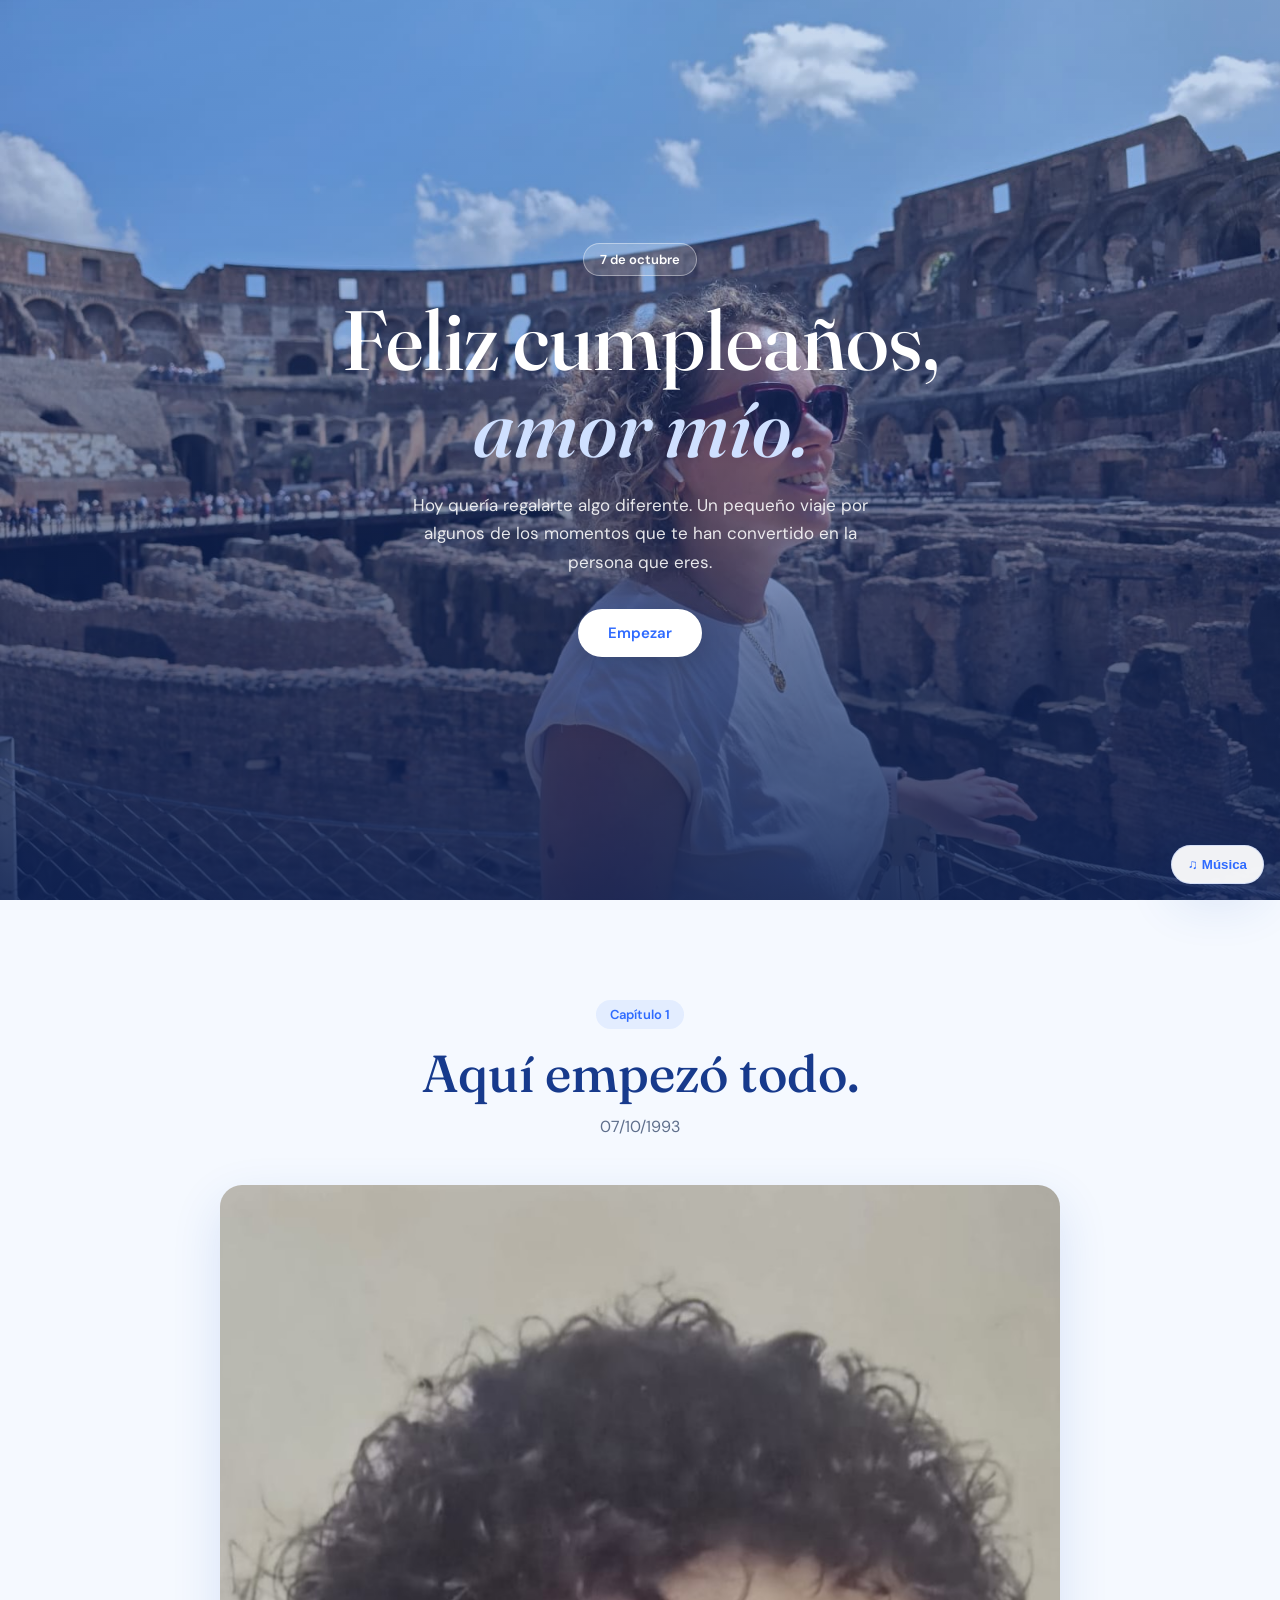
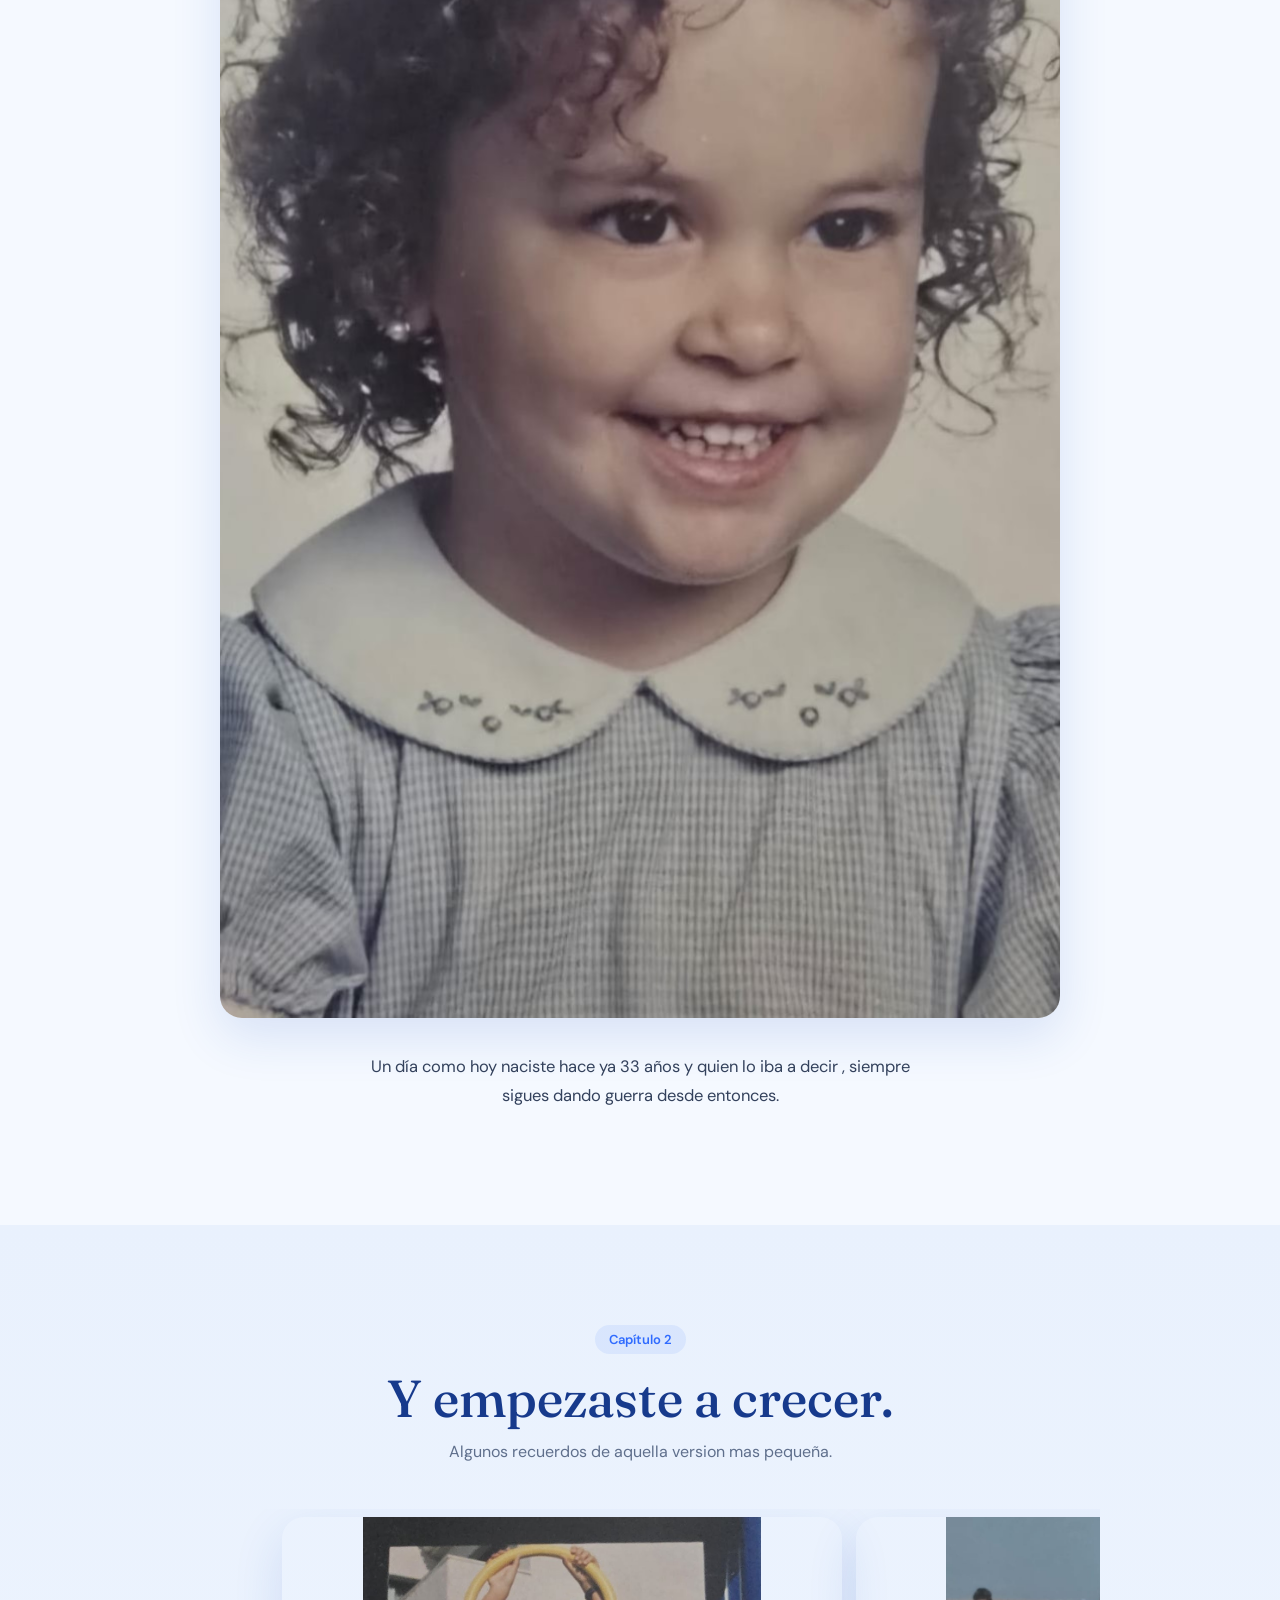
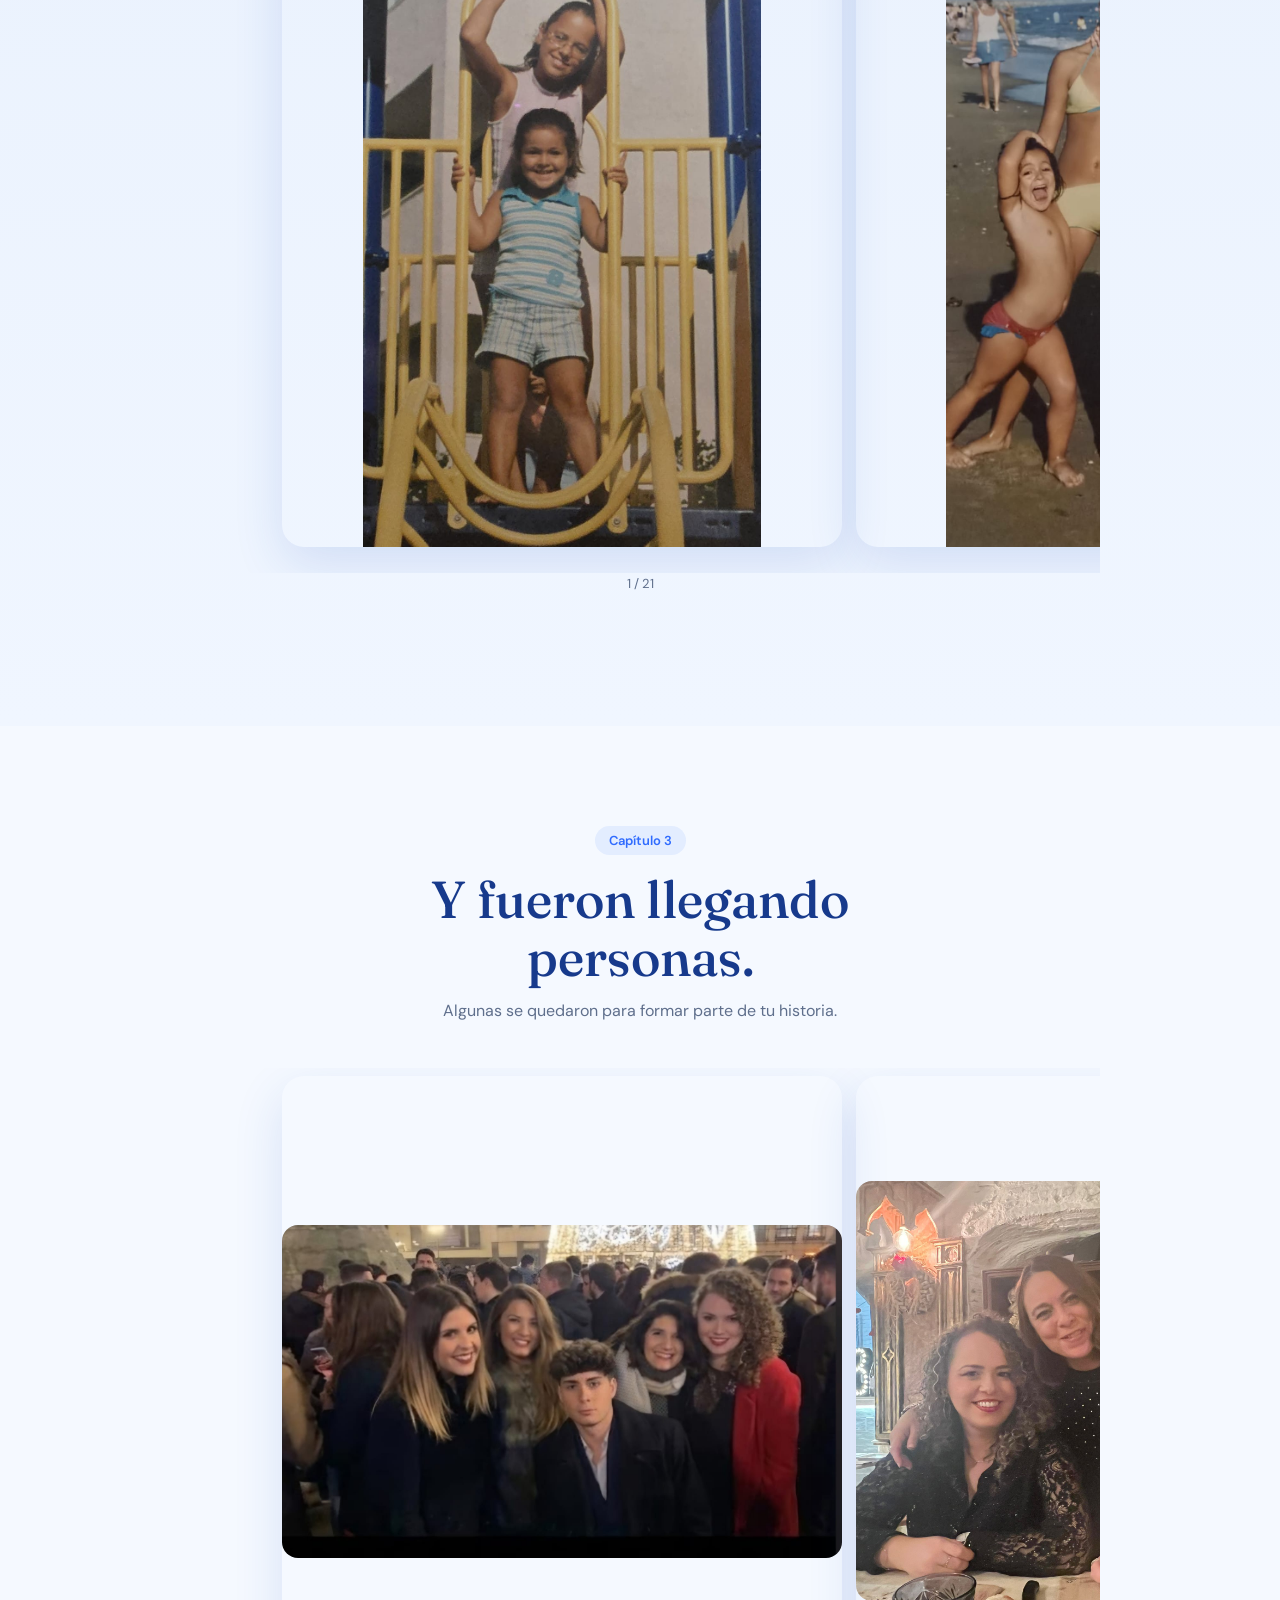
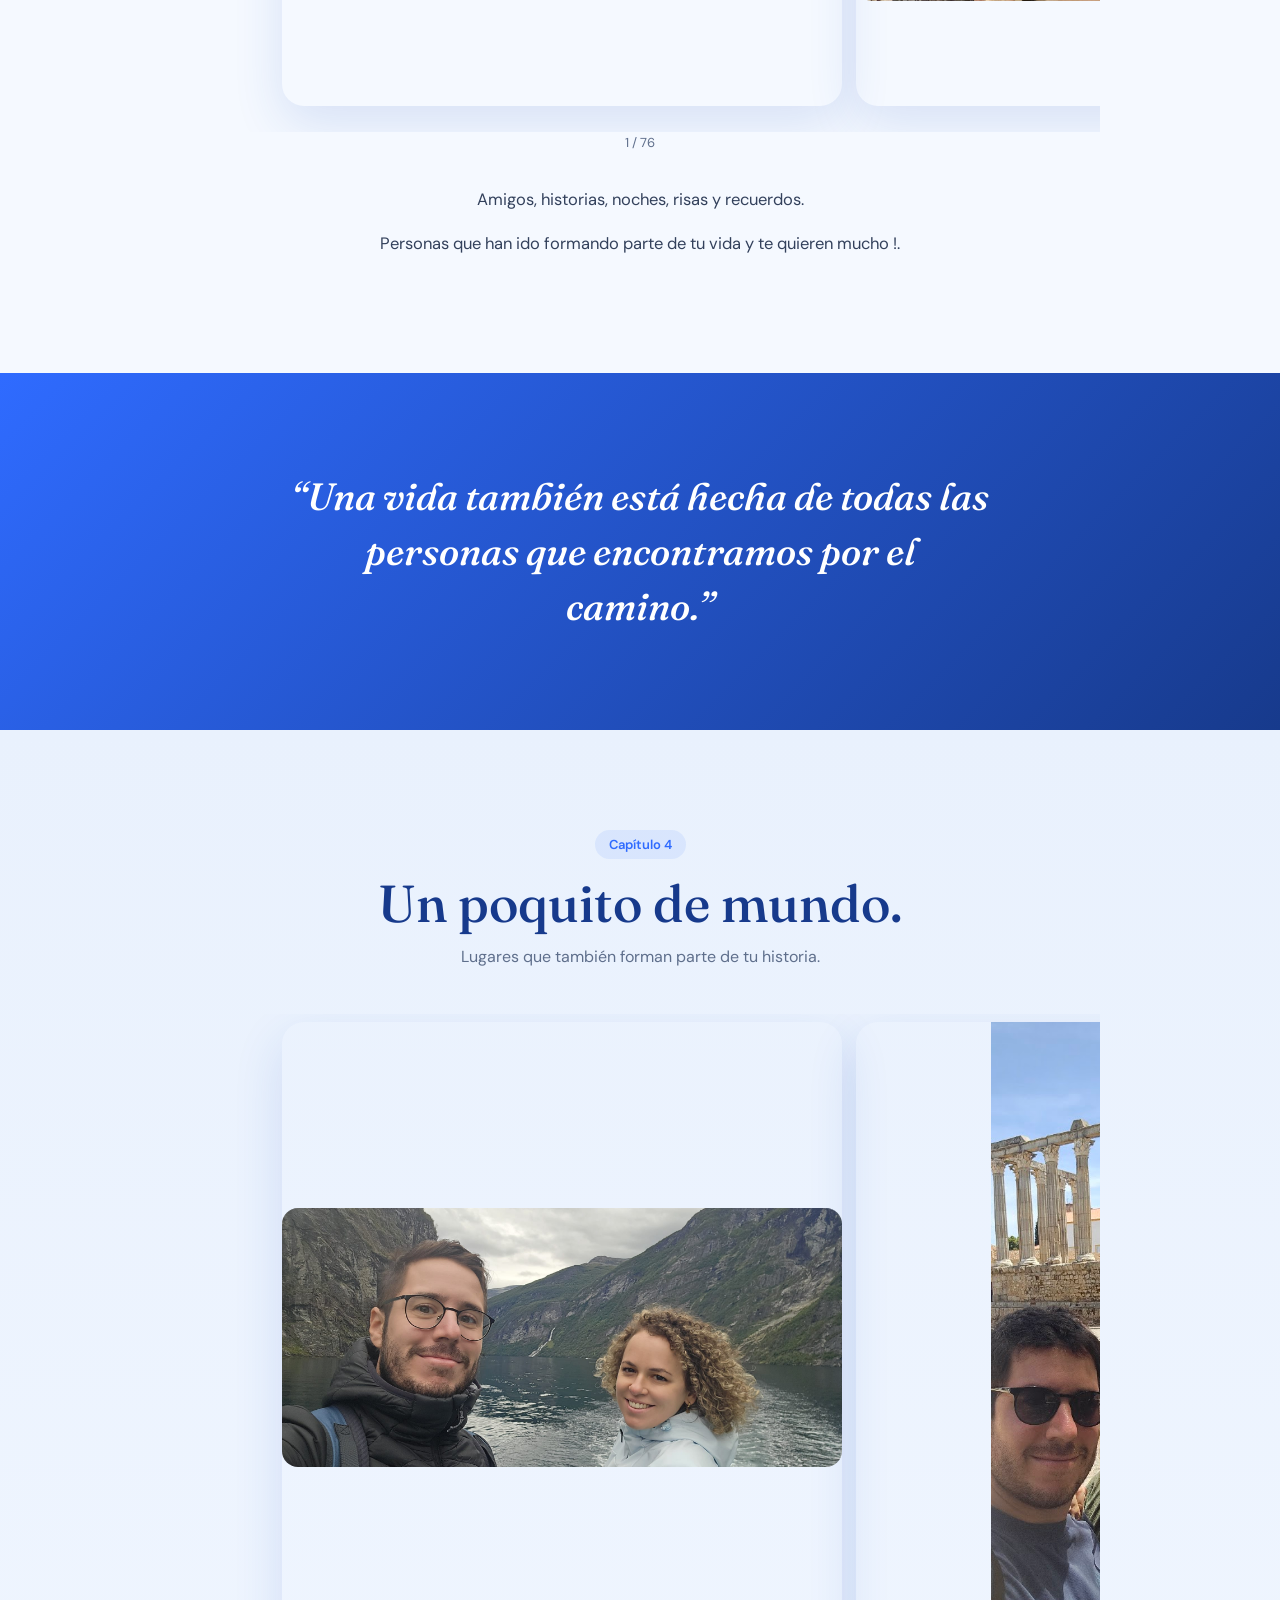
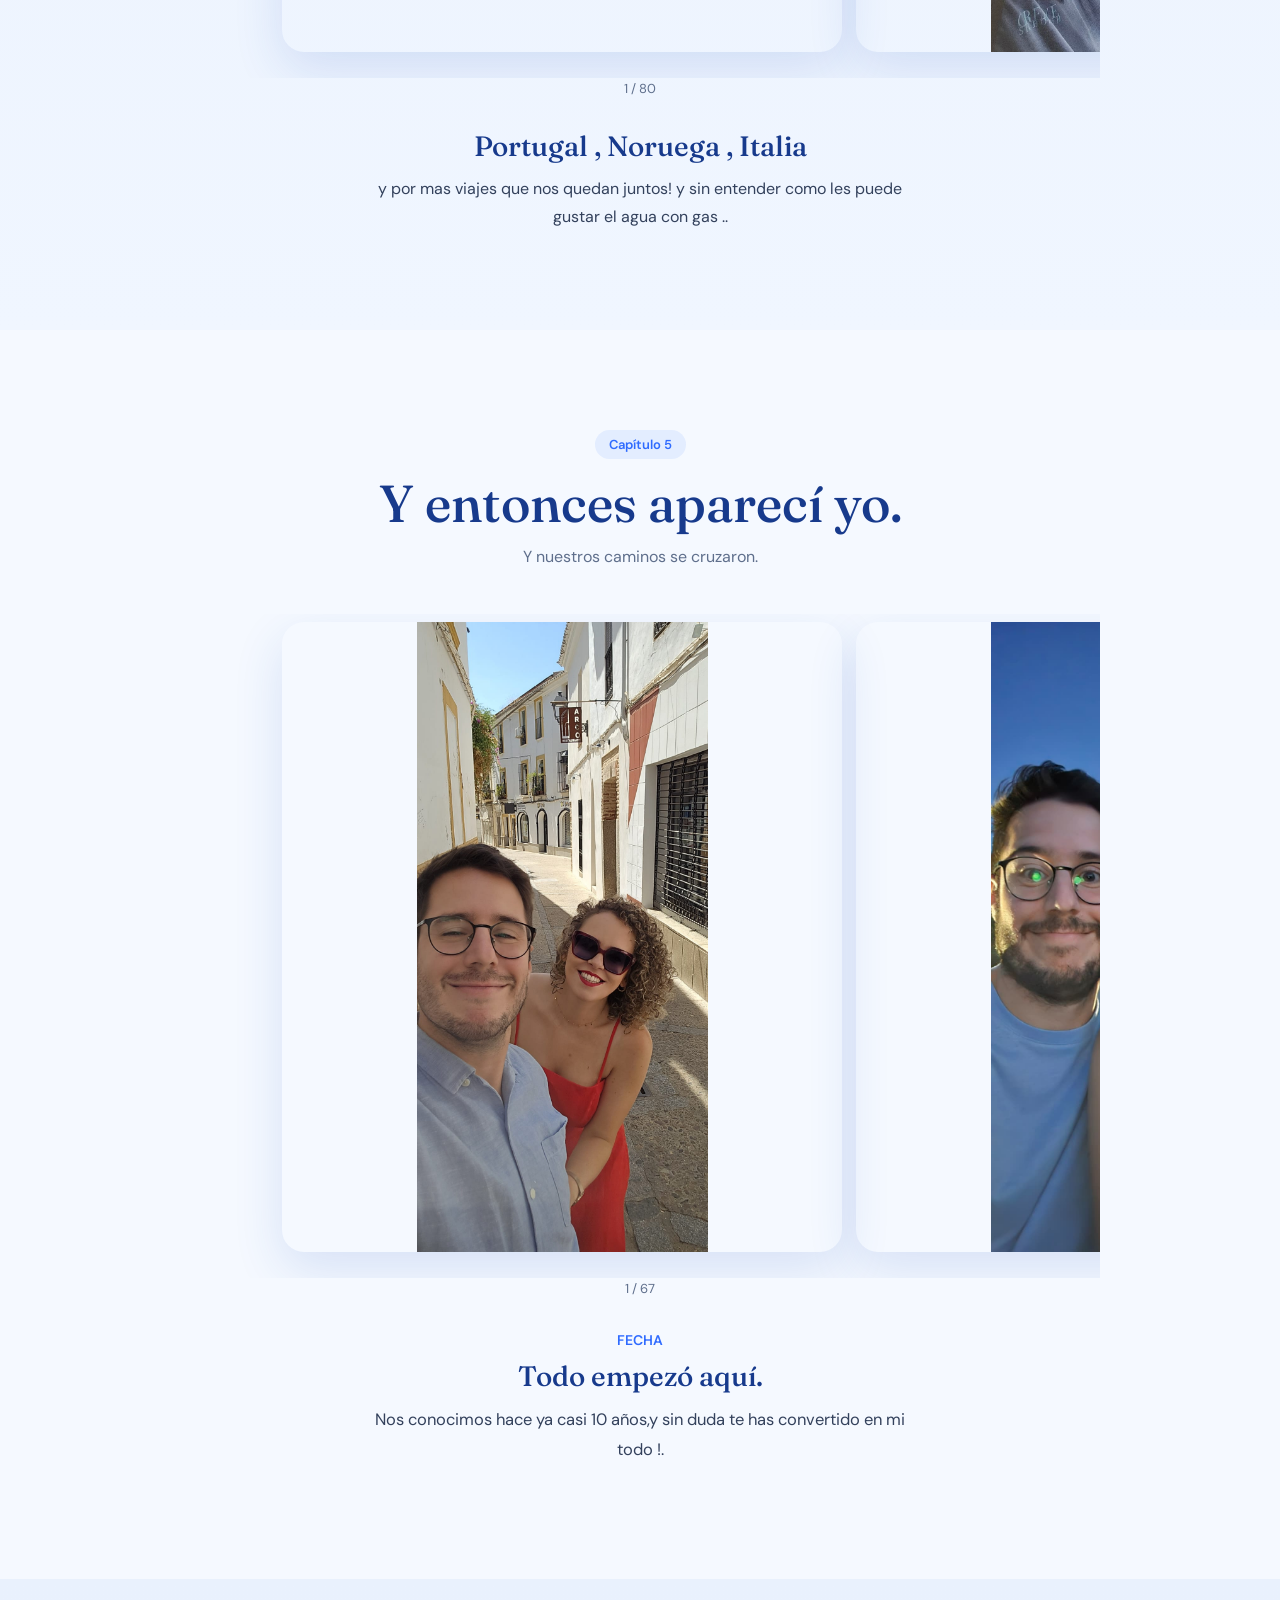
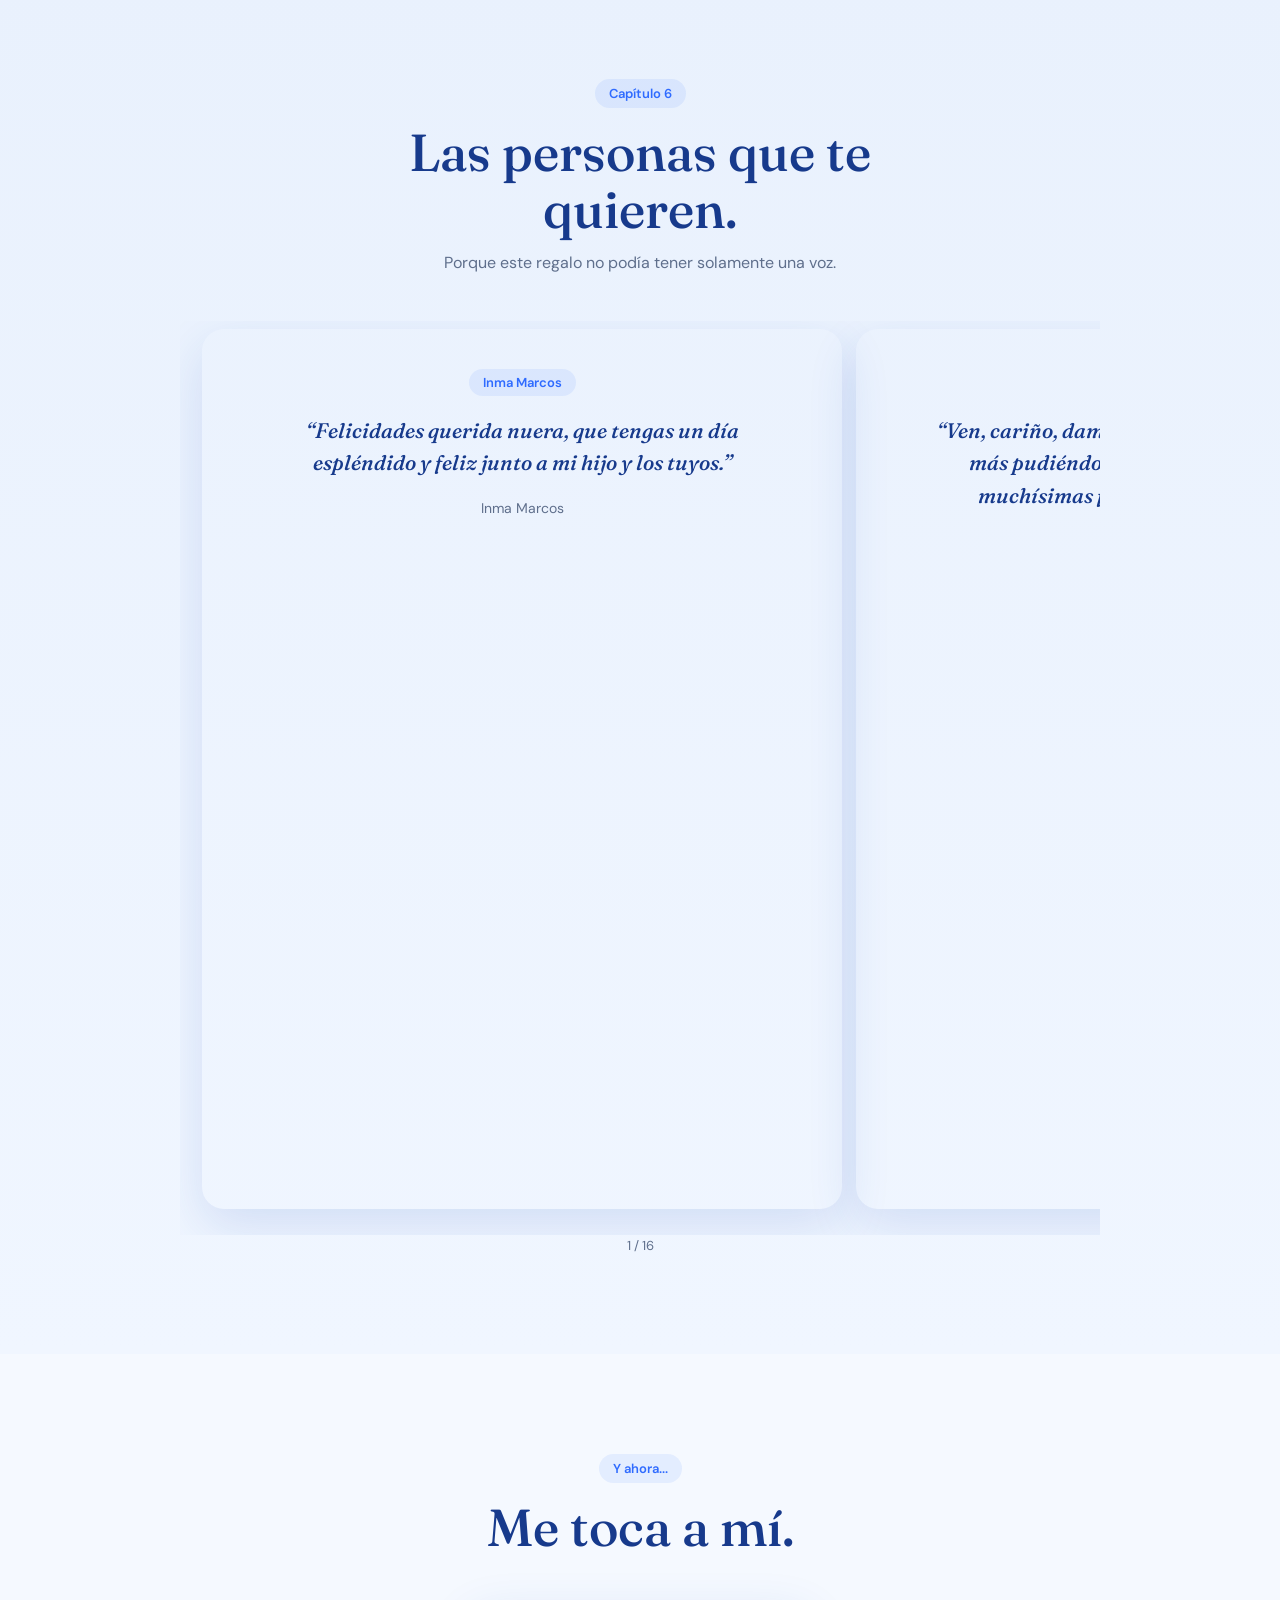
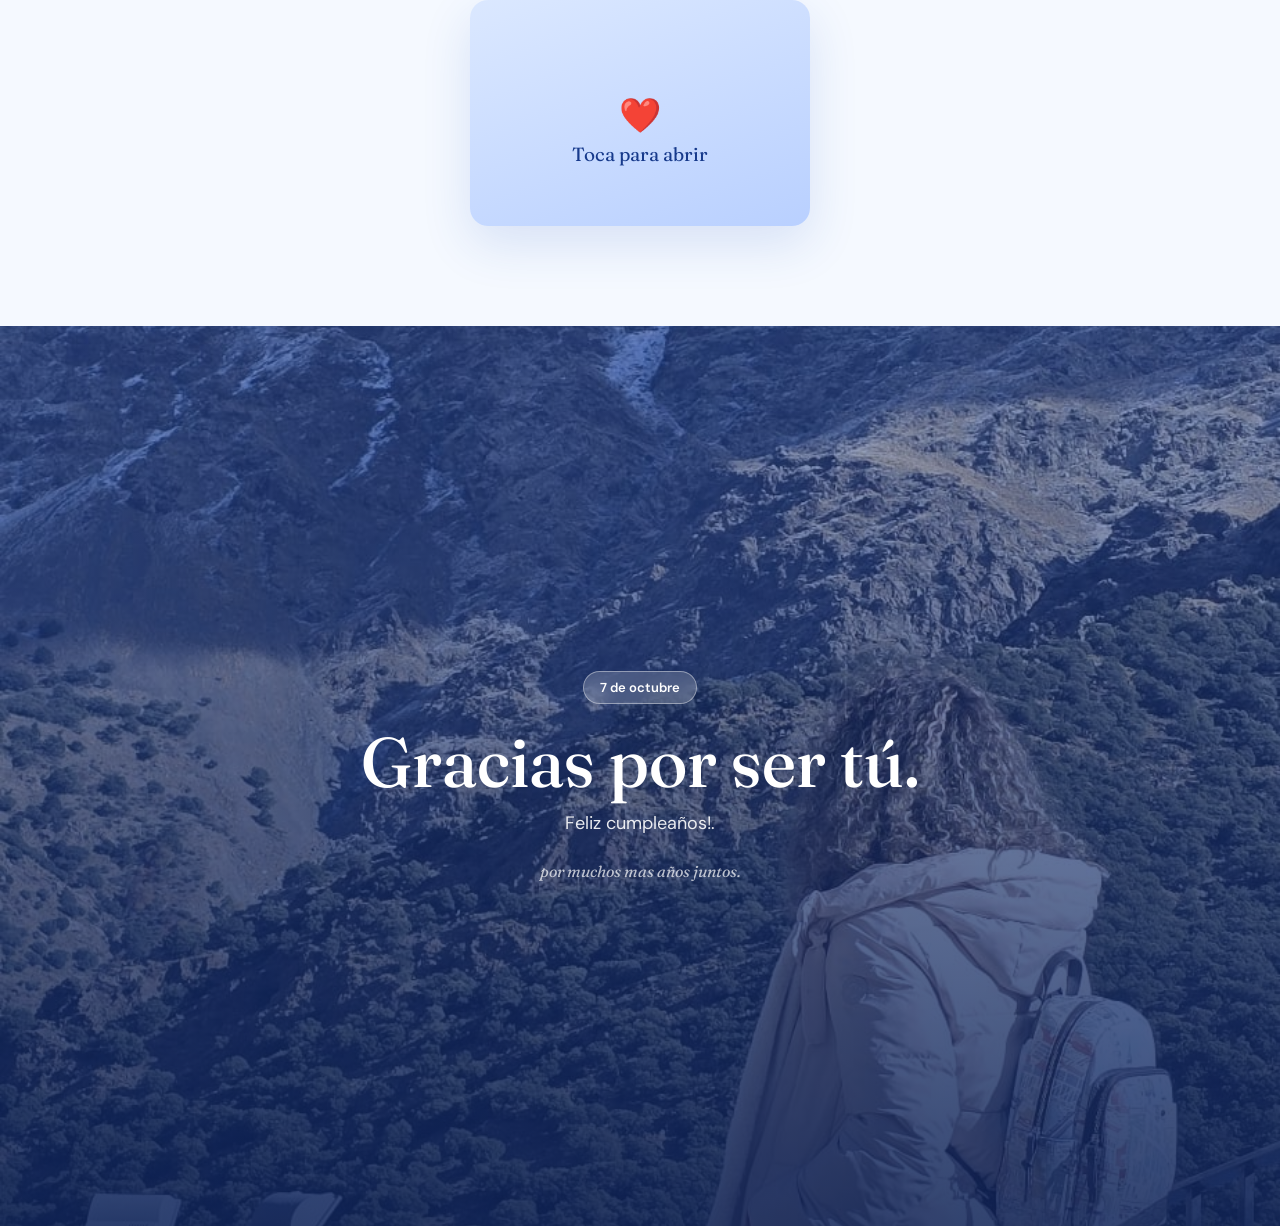
==== commit 4b80fef9: "seguimos" ====
--- a/index.html
+++ b/index.html
@@ -2560,29 +2560,126 @@
 fotos:[
 
     "images/viaje-01.jpeg",
+    "images/viaje-80.jpg",
+
+    "images/viaje-02.jpg",
+    "images/viaje-79.jpg",
+
+    "images/viaje-03.jpg",
+    "images/viaje-78.jpg",
+
+    "images/viaje-04.jpg",
+    "images/viaje-77.jpg",
+
+    "images/viaje-05.jpg",
+    "images/viaje-76.jpg",
+
+    "images/viaje-06.jpg",
+    "images/viaje-75.jpg",
+
+    "images/viaje-07.jpg",
+    "images/viaje-74.jpg",
+
+    "images/viaje-08.jpg",
+    "images/viaje-73.jpg",
+
+    "images/viaje-09.jpg",
+    "images/viaje-72.jpg",
+
+    "images/viaje-10.jpg",
+    "images/viaje-71.jpg",
+
+    "images/viaje-11.jpg",
+    "images/viaje-70.jpg",
+
+    "images/viaje-12.jpg",
+    "images/viaje-69.jpg",
+
+    "images/viaje-13.jpg",
+    "images/viaje-68.jpg",
+
+    "images/viaje-14.jpg",
+    "images/viaje-67.jpg",
+
+    "images/viaje-15.jpg",
+    "images/viaje-66.jpg",
+
+    "images/viaje-16.jpg",
+    "images/viaje-65.jpg",
+
+    "images/viaje-17.jpg",
+    "images/viaje-64.jpg",
+
+    "images/viaje-18.jpg",
+    "images/viaje-63.jpg",
+
+    "images/viaje-19.jpg",
+    "images/viaje-62.jpg",
+
+    "images/viaje-20.jpg",
+    "images/viaje-61.jpg",
+
     "images/viaje-21.jpg",
-    "images/viaje-02.jpg",
-    "images/viaje-20.jpg",
-    "images/viaje-03.jpg",
-    "images/viaje-19.jpg",
-    "images/viaje-04.jpg",
-    "images/viaje-18.jpg",
-    "images/viaje-05.jpg",
-    "images/viaje-17.jpg",
-    "images/viaje-06.jpg",
-    "images/viaje-16.jpg",
-    "images/viaje-07.jpg",
-    "images/viaje-15.jpg",
-    "images/viaje-08.jpg",
-    "images/viaje-14.jpg",
-    "images/viaje-09.jpg",
-    "images/viaje-13.jpg",
-    "images/viaje-10.jpg",
-    "images/viaje-12.jpg",
-    "images/viaje-11.jpg"
+    "images/viaje-60.jpg",
+
+    "images/viaje-22.jpg",
+    "images/viaje-59.jpg",
+
+    "images/viaje-23.jpg",
+    "images/viaje-58.jpg",
+
+    "images/viaje-24.jpg",
+    "images/viaje-57.jpg",
+
+    "images/viaje-25.jpg",
+    "images/viaje-56.jpg",
+
+    "images/viaje-26.jpg",
+    "images/viaje-55.jpg",
+
+    "images/viaje-27.jpg",
+    "images/viaje-54.jpg",
+
+    "images/viaje-28.jpg",
+    "images/viaje-53.jpg",
+
+    "images/viaje-29.jpg",
+    "images/viaje-52.jpg",
+
+    "images/viaje-30.jpg",
+    "images/viaje-51.jpg",
+
+    "images/viaje-31.jpg",
+    "images/viaje-50.jpg",
+
+    "images/viaje-32.jpg",
+    "images/viaje-49.jpg",
+
+    "images/viaje-33.jpg",
+    "images/viaje-48.jpg",
+
+    "images/viaje-34.jpg",
+    "images/viaje-47.jpg",
+
+    "images/viaje-35.jpg",
+    "images/viaje-46.jpg",
+
+    "images/viaje-36.jpg",
+    "images/viaje-45.jpg",
+
+    "images/viaje-37.jpg",
+    "images/viaje-44.jpg",
+
+    "images/viaje-38.jpg",
+    "images/viaje-43.jpg",
+
+    "images/viaje-39.jpg",
+    "images/viaje-42.jpg",
+
+    "images/viaje-40.jpg",
+    "images/viaje-41.jpg"
 
 ],
-
 
 
 
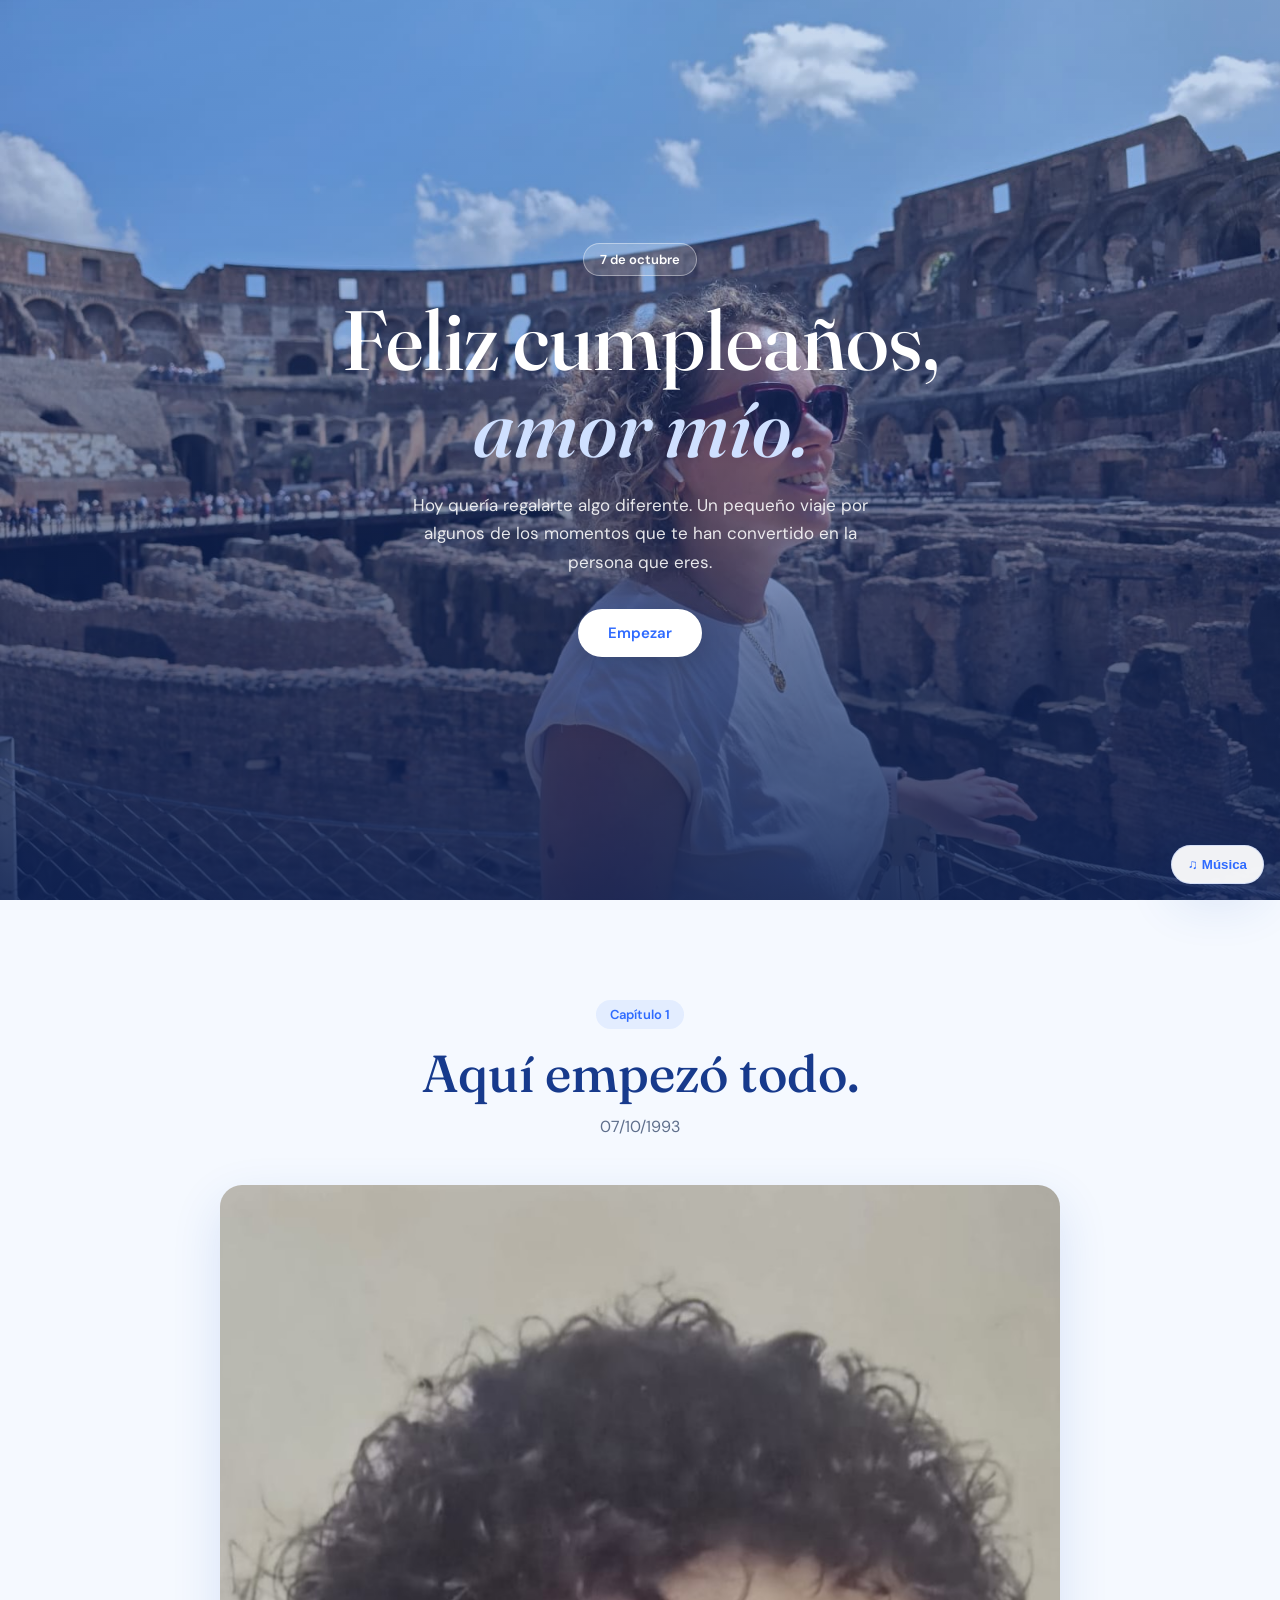
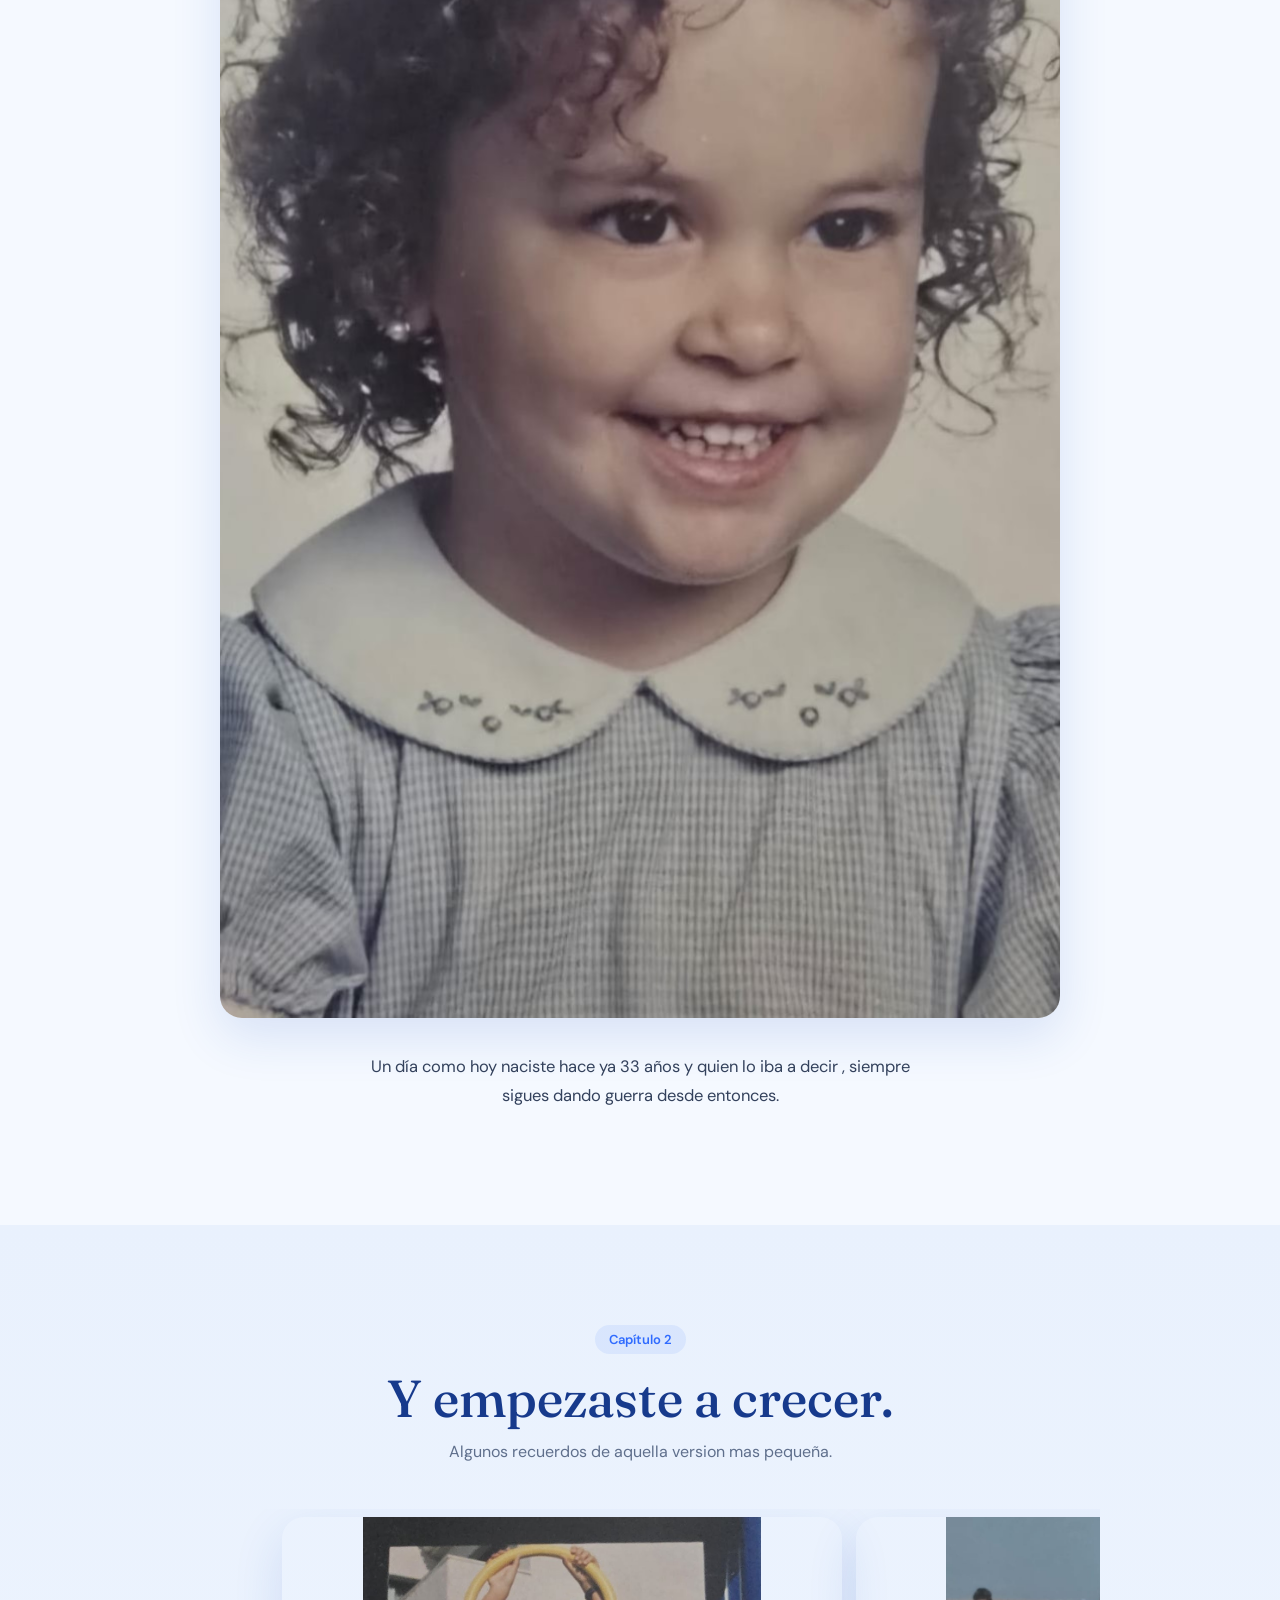
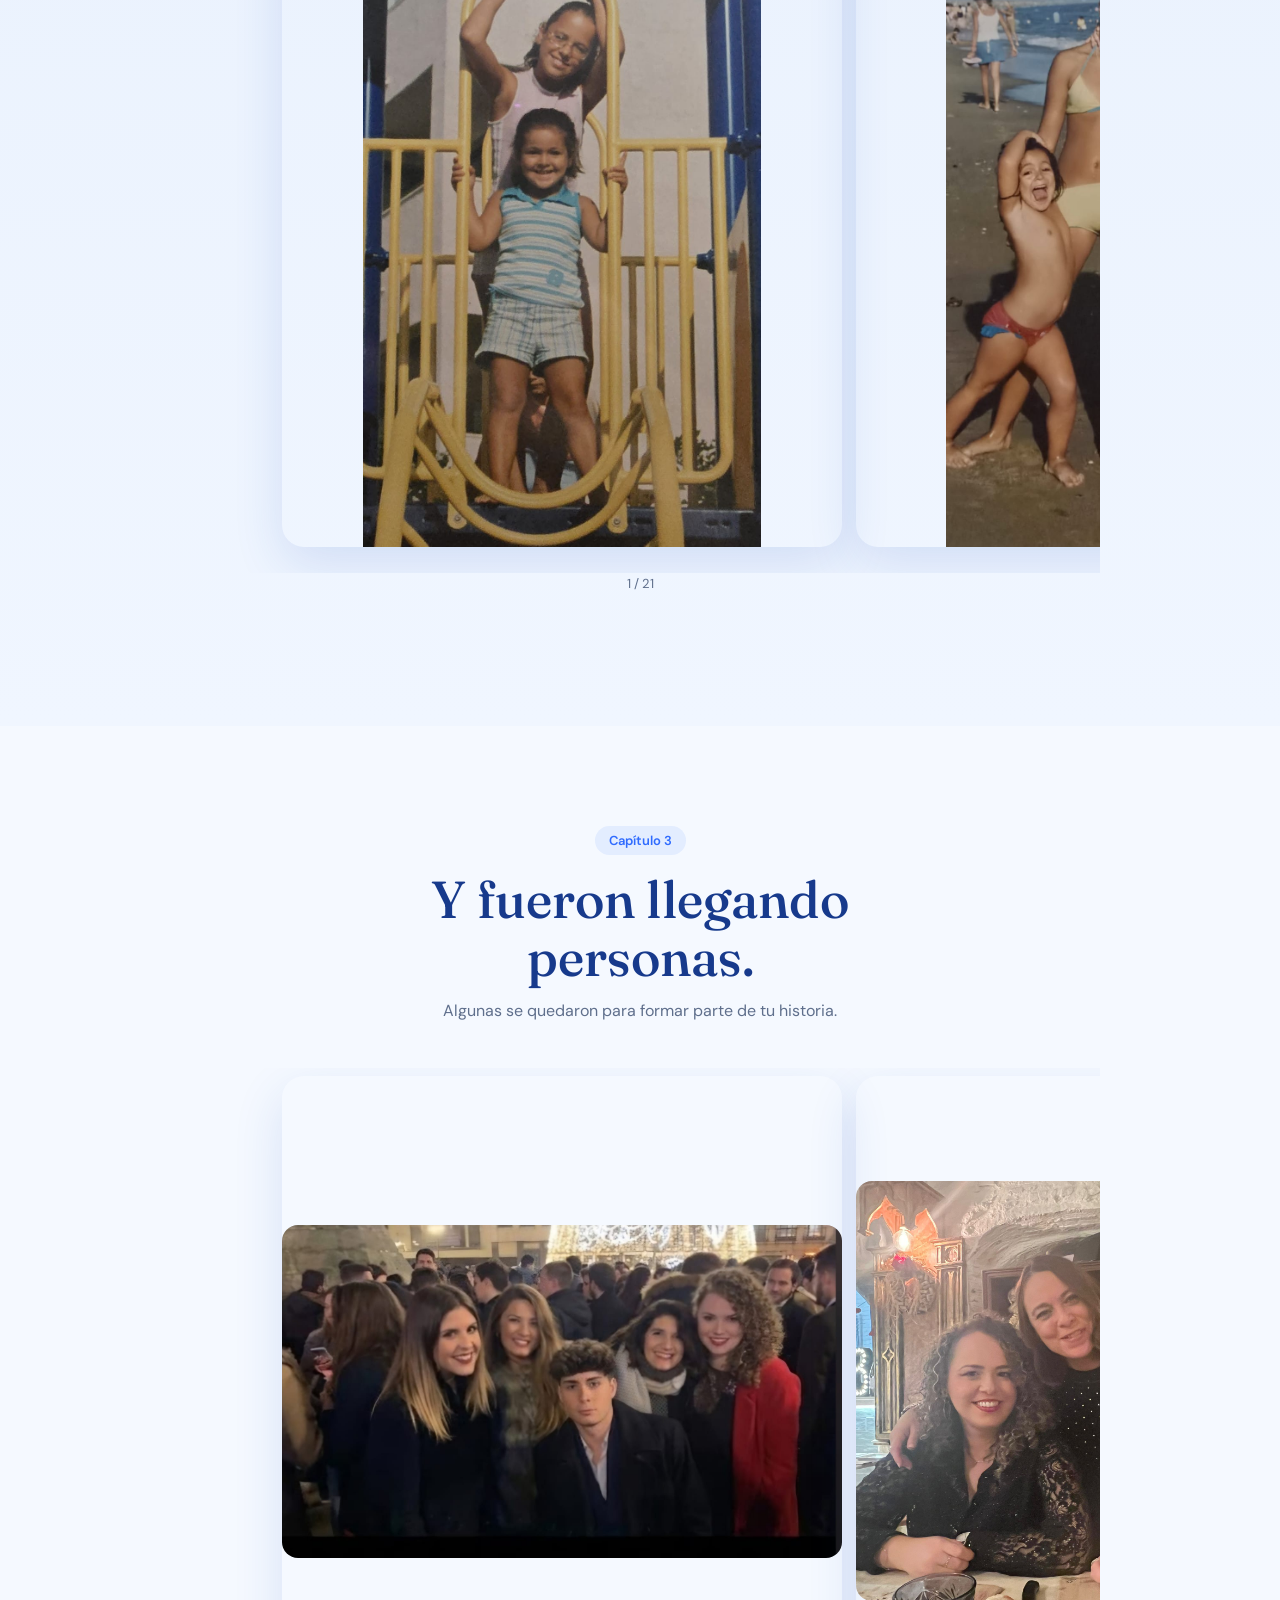
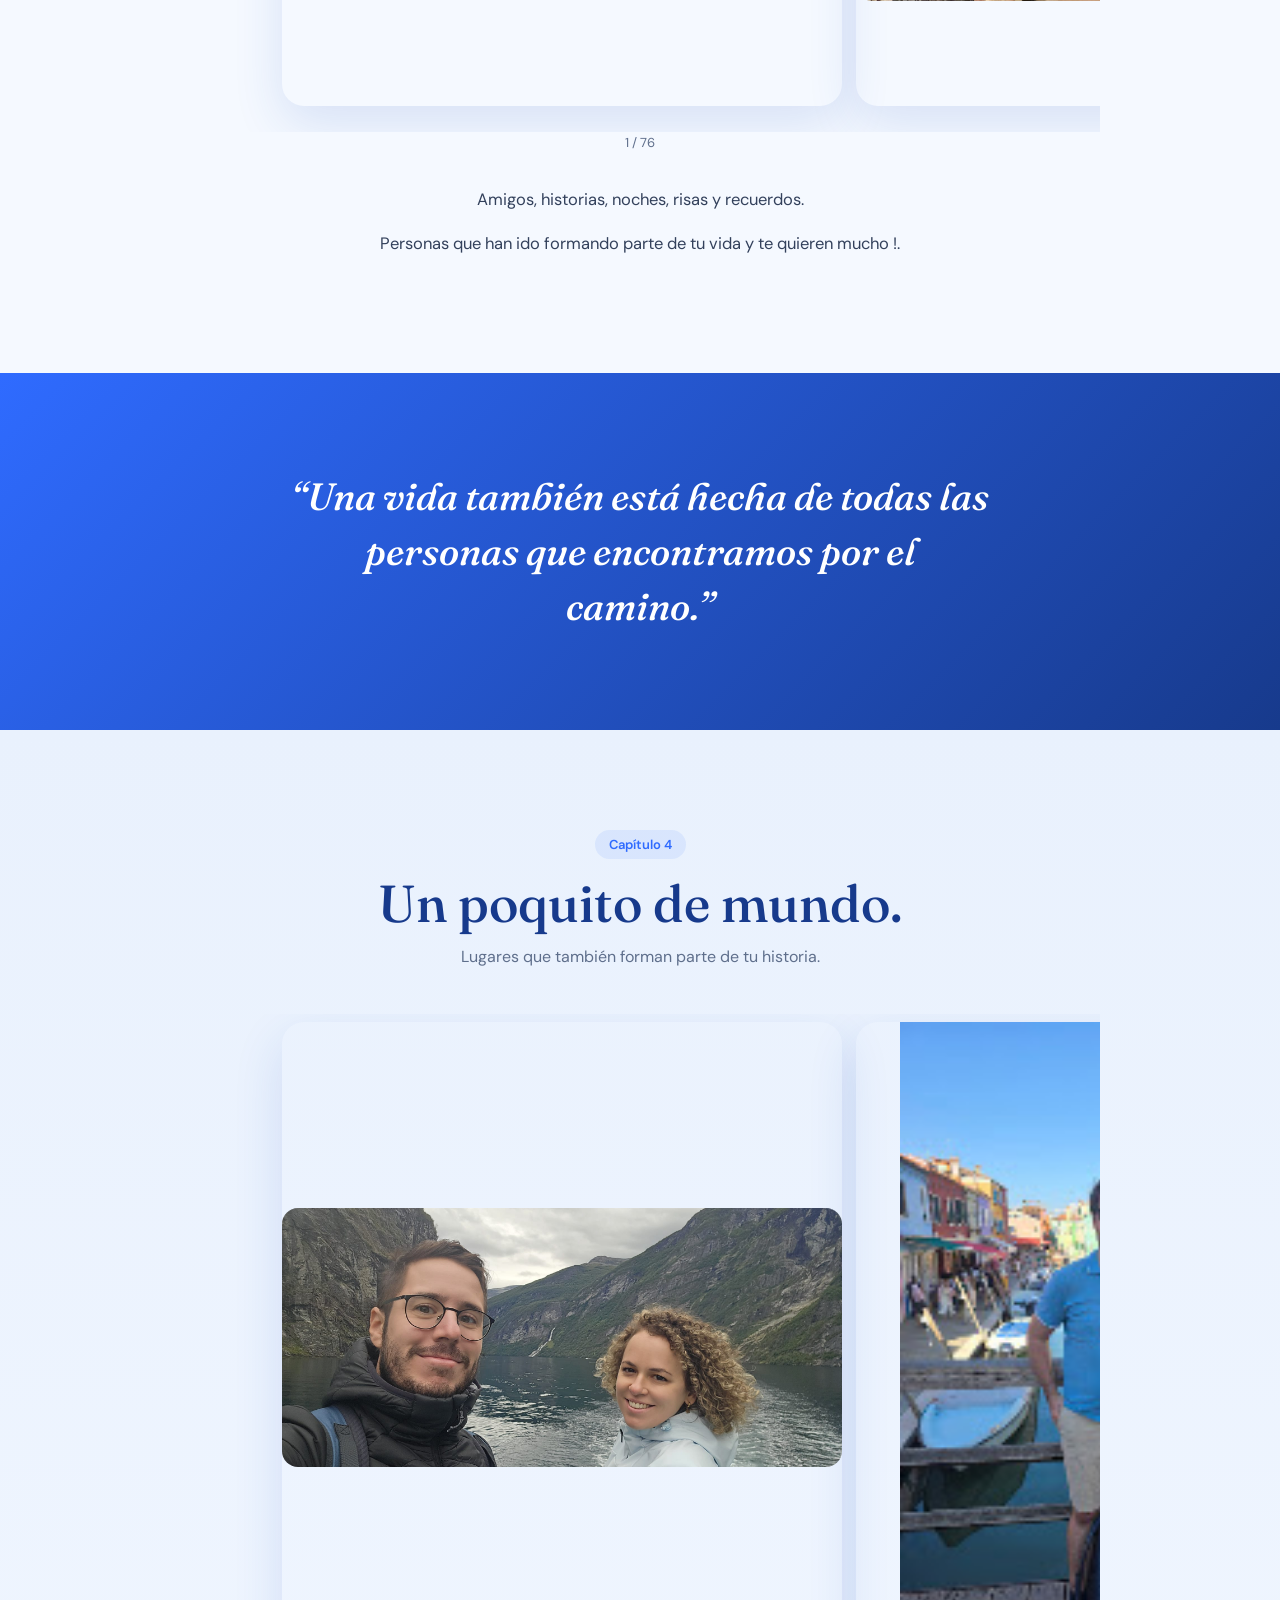
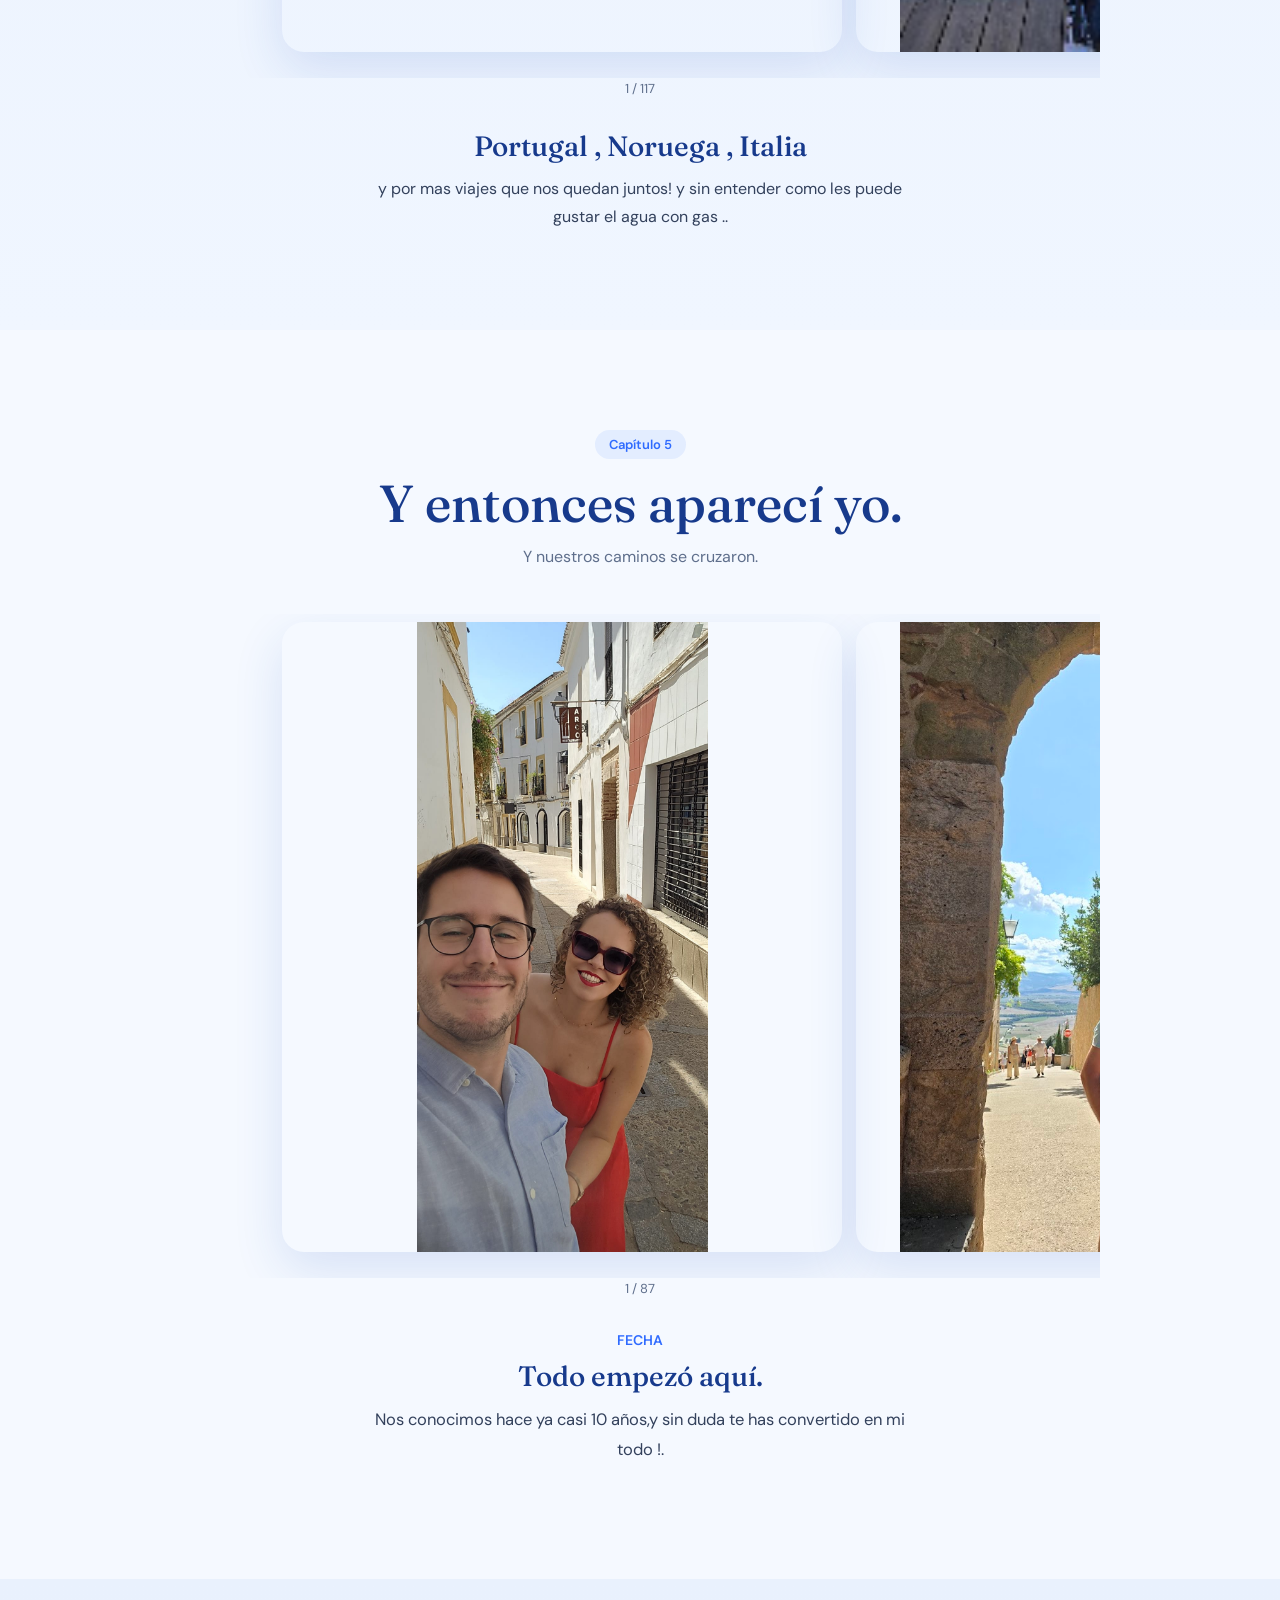
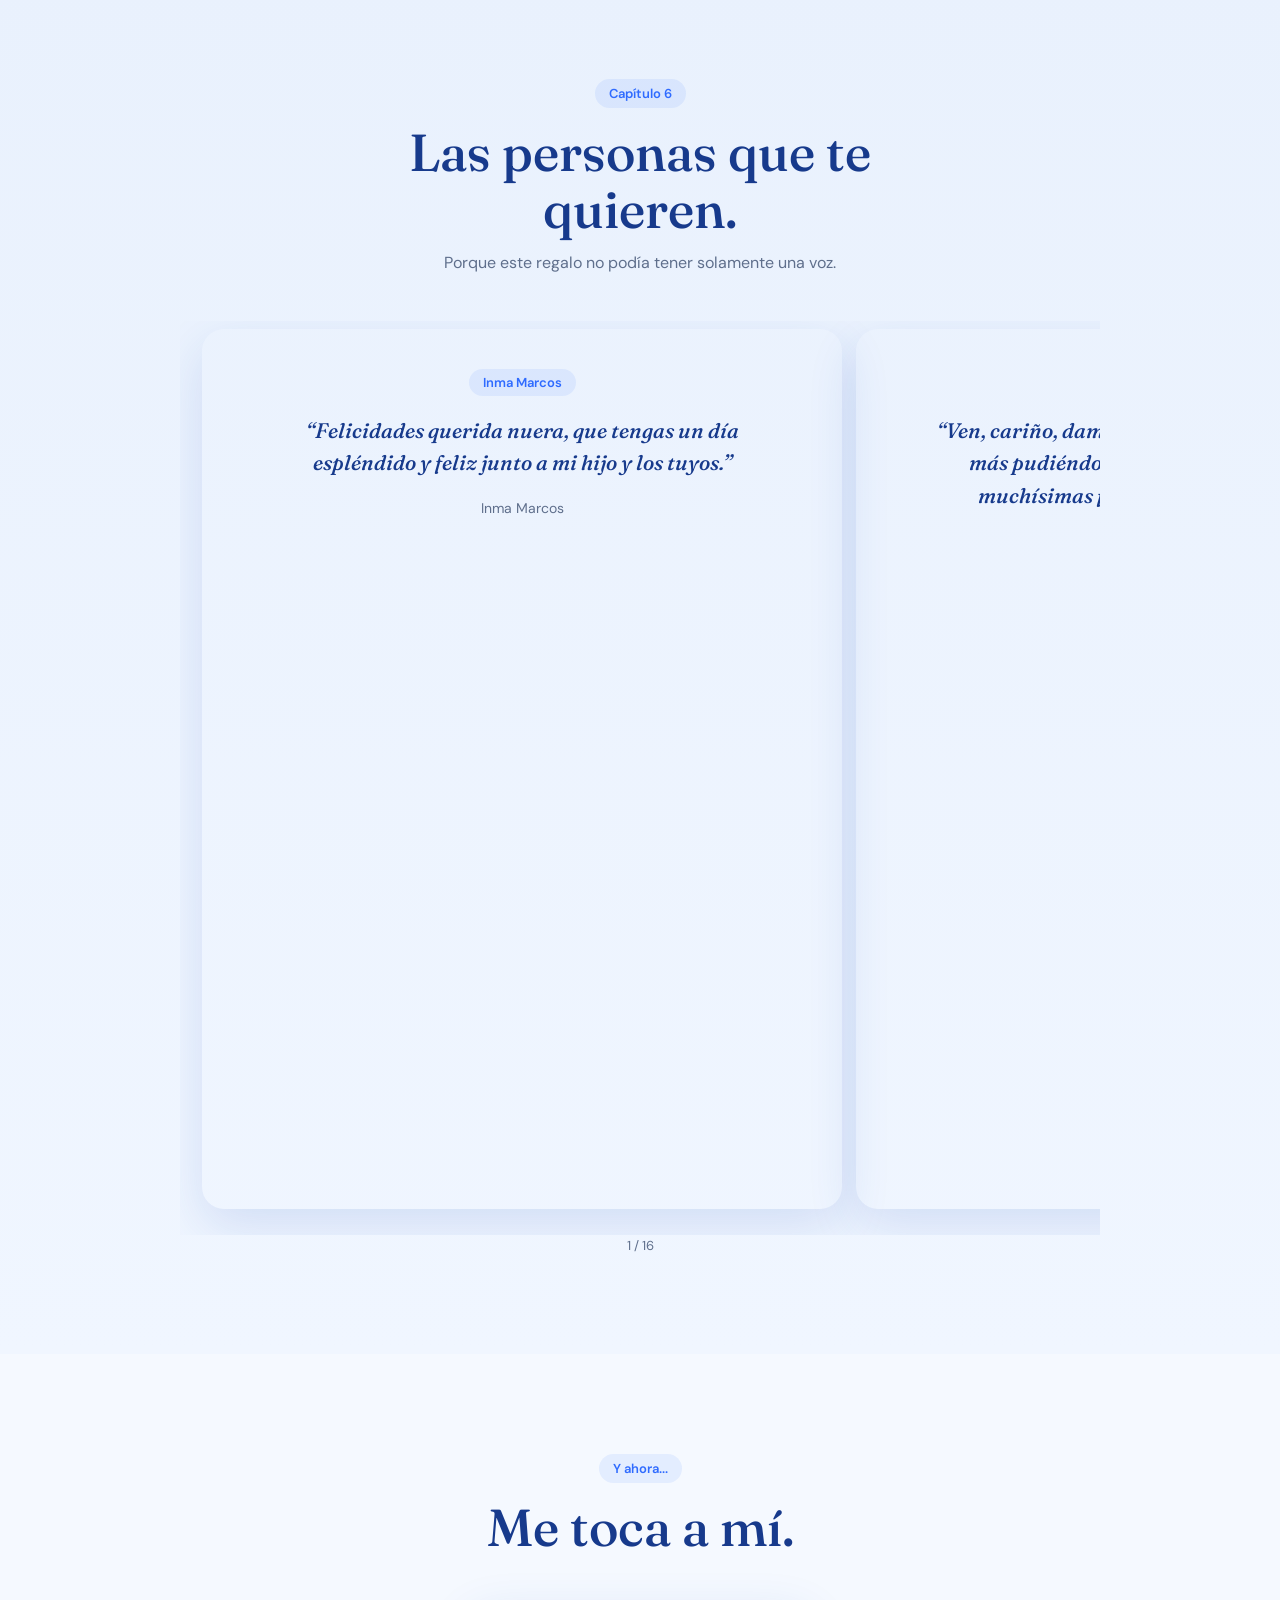
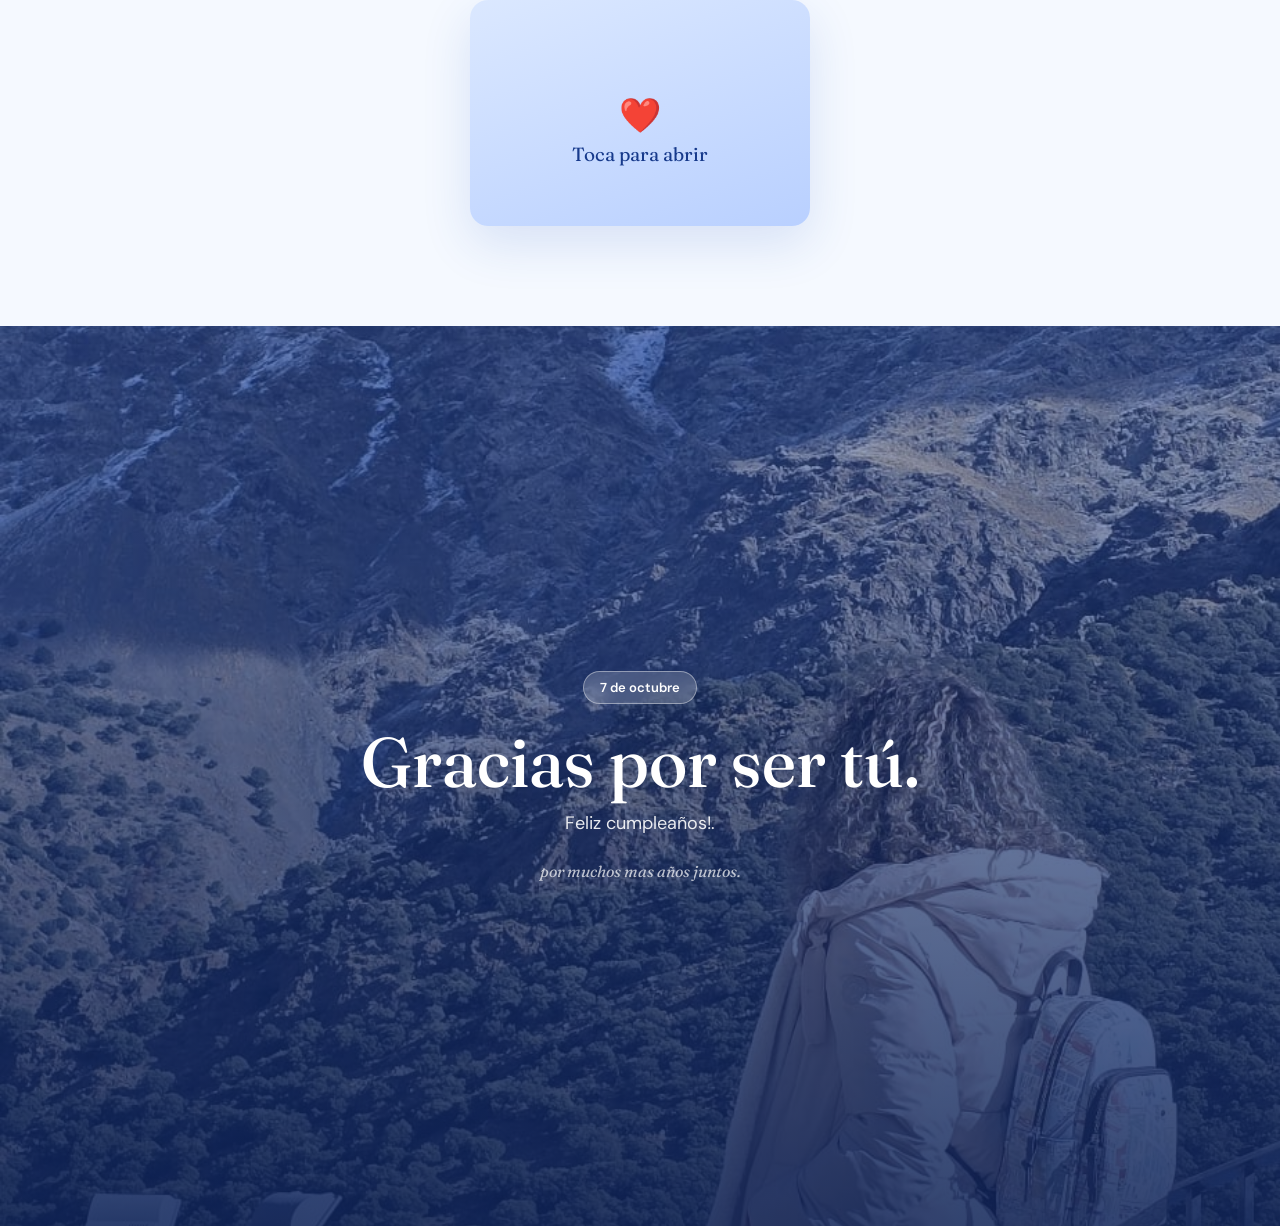
==== commit afc88d17: "viajes112" ====
--- a/index.html
+++ b/index.html
@@ -2560,124 +2560,180 @@
 fotos:[
 
     "images/viaje-01.jpeg",
+    "images/viaje-117.jpg",
+
+    "images/viaje-02.jpg",
+    "images/viaje-116.jpg",
+
+    "images/viaje-03.jpg",
+    "images/viaje-115.jpg",
+
+    "images/viaje-04.jpg",
+    "images/viaje-114.jpg",
+
+    "images/viaje-05.jpg",
+    "images/viaje-113.jpg",
+
+    "images/viaje-06.jpg",
+    "images/viaje-112.jpg",
+
+    "images/viaje-07.jpg",
+    "images/viaje-111.jpg",
+
+    "images/viaje-08.jpg",
+    "images/viaje-110.jpg",
+
+    "images/viaje-09.jpg",
+    "images/viaje-109.jpg",
+
+    "images/viaje-10.jpg",
+    "images/viaje-108.jpg",
+
+    "images/viaje-11.jpg",
+    "images/viaje-107.jpg",
+
+    "images/viaje-12.jpg",
+    "images/viaje-106.jpg",
+
+    "images/viaje-13.jpg",
+    "images/viaje-105.jpg",
+
+    "images/viaje-14.jpg",
+    "images/viaje-104.jpg",
+
+    "images/viaje-15.jpg",
+    "images/viaje-103.jpg",
+
+    "images/viaje-16.jpg",
+    "images/viaje-102.jpg",
+
+    "images/viaje-17.jpg",
+    "images/viaje-101.jpg",
+
+    "images/viaje-18.jpg",
+    "images/viaje-100.jpg",
+
+    "images/viaje-19.jpg",
+    "images/viaje-99.jpg",
+
+    "images/viaje-20.jpg",
+    "images/viaje-98.jpg",
+
+    "images/viaje-21.jpg",
+    "images/viaje-97.jpg",
+
+    "images/viaje-22.jpg",
+    "images/viaje-96.jpg",
+
+    "images/viaje-23.jpg",
+    "images/viaje-95.jpg",
+
+    "images/viaje-24.jpg",
+    "images/viaje-94.jpg",
+
+    "images/viaje-25.jpg",
+    "images/viaje-93.jpg",
+
+    "images/viaje-26.jpg",
+    "images/viaje-92.jpg",
+
+    "images/viaje-27.jpg",
+    "images/viaje-91.jpg",
+
+    "images/viaje-28.jpg",
+    "images/viaje-90.jpg",
+
+    "images/viaje-29.jpg",
+    "images/viaje-89.jpg",
+
+    "images/viaje-30.jpg",
+    "images/viaje-88.jpg",
+
+    "images/viaje-31.jpg",
+    "images/viaje-87.jpg",
+
+    "images/viaje-32.jpg",
+    "images/viaje-86.jpg",
+
+    "images/viaje-33.jpg",
+    "images/viaje-85.jpg",
+
+    "images/viaje-34.jpg",
+    "images/viaje-84.jpg",
+
+    "images/viaje-35.jpg",
+    "images/viaje-83.jpg",
+
+    "images/viaje-36.jpg",
+    "images/viaje-82.jpg",
+
+    "images/viaje-37.jpg",
+    "images/viaje-81.jpg",
+
+    "images/viaje-38.jpg",
     "images/viaje-80.jpg",
 
-    "images/viaje-02.jpg",
+    "images/viaje-39.jpg",
     "images/viaje-79.jpg",
 
-    "images/viaje-03.jpg",
+    "images/viaje-40.jpg",
     "images/viaje-78.jpg",
 
-    "images/viaje-04.jpg",
+    "images/viaje-41.jpg",
     "images/viaje-77.jpg",
 
-    "images/viaje-05.jpg",
+    "images/viaje-42.jpg",
     "images/viaje-76.jpg",
 
-    "images/viaje-06.jpg",
+    "images/viaje-43.jpg",
     "images/viaje-75.jpg",
 
-    "images/viaje-07.jpg",
+    "images/viaje-44.jpg",
     "images/viaje-74.jpg",
 
-    "images/viaje-08.jpg",
+    "images/viaje-45.jpg",
     "images/viaje-73.jpg",
 
-    "images/viaje-09.jpg",
+    "images/viaje-46.jpg",
     "images/viaje-72.jpg",
 
-    "images/viaje-10.jpg",
+    "images/viaje-47.jpg",
     "images/viaje-71.jpg",
 
-    "images/viaje-11.jpg",
+    "images/viaje-48.jpg",
     "images/viaje-70.jpg",
 
-    "images/viaje-12.jpg",
+    "images/viaje-49.jpg",
     "images/viaje-69.jpg",
 
-    "images/viaje-13.jpg",
+    "images/viaje-50.jpg",
     "images/viaje-68.jpg",
 
-    "images/viaje-14.jpg",
+    "images/viaje-51.jpg",
     "images/viaje-67.jpg",
 
-    "images/viaje-15.jpg",
+    "images/viaje-52.jpg",
     "images/viaje-66.jpg",
 
-    "images/viaje-16.jpg",
+    "images/viaje-53.jpg",
     "images/viaje-65.jpg",
 
-    "images/viaje-17.jpg",
+    "images/viaje-54.jpg",
     "images/viaje-64.jpg",
 
-    "images/viaje-18.jpg",
+    "images/viaje-55.jpg",
     "images/viaje-63.jpg",
 
-    "images/viaje-19.jpg",
+    "images/viaje-56.jpg",
     "images/viaje-62.jpg",
 
-    "images/viaje-20.jpg",
+    "images/viaje-57.jpg",
     "images/viaje-61.jpg",
 
-    "images/viaje-21.jpg",
+    "images/viaje-58.jpg",
     "images/viaje-60.jpg",
 
-    "images/viaje-22.jpg",
-    "images/viaje-59.jpg",
-
-    "images/viaje-23.jpg",
-    "images/viaje-58.jpg",
-
-    "images/viaje-24.jpg",
-    "images/viaje-57.jpg",
-
-    "images/viaje-25.jpg",
-    "images/viaje-56.jpg",
-
-    "images/viaje-26.jpg",
-    "images/viaje-55.jpg",
-
-    "images/viaje-27.jpg",
-    "images/viaje-54.jpg",
-
-    "images/viaje-28.jpg",
-    "images/viaje-53.jpg",
-
-    "images/viaje-29.jpg",
-    "images/viaje-52.jpg",
-
-    "images/viaje-30.jpg",
-    "images/viaje-51.jpg",
-
-    "images/viaje-31.jpg",
-    "images/viaje-50.jpg",
-
-    "images/viaje-32.jpg",
-    "images/viaje-49.jpg",
-
-    "images/viaje-33.jpg",
-    "images/viaje-48.jpg",
-
-    "images/viaje-34.jpg",
-    "images/viaje-47.jpg",
-
-    "images/viaje-35.jpg",
-    "images/viaje-46.jpg",
-
-    "images/viaje-36.jpg",
-    "images/viaje-45.jpg",
-
-    "images/viaje-37.jpg",
-    "images/viaje-44.jpg",
-
-    "images/viaje-38.jpg",
-    "images/viaje-43.jpg",
-
-    "images/viaje-39.jpg",
-    "images/viaje-42.jpg",
-
-    "images/viaje-40.jpg",
-    "images/viaje-41.jpg"
+    "images/viaje-59.jpg"
 
 ],
 
@@ -2711,72 +2767,135 @@
 fotos:[
 
     "images/nosotros-02.jpg",
+    "images/nosotros-88.jpg",
+
     "images/nosotros-03.jpg",
+    "images/nosotros-87.jpg",
+
     "images/nosotros-04.jpg",
+    "images/nosotros-86.jpg",
+
     "images/nosotros-05.jpg",
+    "images/nosotros-85.jpg",
+
     "images/nosotros-06.jpg",
+    "images/nosotros-84.jpg",
+
     "images/nosotros-07.jpg",
+    "images/nosotros-83.jpg",
+
     "images/nosotros-08.jpg",
+    "images/nosotros-82.jpg",
+
     "images/nosotros-09.jpg",
+    "images/nosotros-81.jpg",
+
     "images/nosotros-10.jpg",
+    "images/nosotros-80.jpg",
+
     "images/nosotros-11.jpg",
+    "images/nosotros-79.jpg",
+
     "images/nosotros-12.jpg",
+    "images/nosotros-78.jpg",
+
     "images/nosotros-13.jpg",
+    "images/nosotros-77.jpg",
+
     "images/nosotros-14.jpg",
+    "images/nosotros-76.jpg",
+
     "images/nosotros-15.jpg",
+    "images/nosotros-75.jpg",
+
     "images/nosotros-16.jpg",
+    "images/nosotros-74.jpg",
+
     "images/nosotros-17.jpg",
+    "images/nosotros-73.jpg",
+
     "images/nosotros-18.jpg",
+    "images/nosotros-72.jpg",
+
     "images/nosotros-19.jpg",
+    "images/nosotros-71.jpg",
+
     "images/nosotros-20.jpg",
+    "images/nosotros-70.jpg",
+
     "images/nosotros-21.jpg",
+    "images/nosotros-69.jpg",
+
     "images/nosotros-22.jpg",
+    "images/nosotros-68.jpg",
+
     "images/nosotros-23.jpg",
+    "images/nosotros-67.jpg",
+
     "images/nosotros-24.jpg",
+    "images/nosotros-66.jpg",
+
     "images/nosotros-25.jpg",
+    "images/nosotros-65.jpg",
+
     "images/nosotros-26.jpg",
+    "images/nosotros-64.jpg",
+
     "images/nosotros-27.jpg",
+    "images/nosotros-63.jpg",
+
     "images/nosotros-28.jpg",
+    "images/nosotros-62.jpg",
+
     "images/nosotros-29.jpg",
+    "images/nosotros-61.jpg",
+
     "images/nosotros-30.jpg",
+    "images/nosotros-60.jpg",
+
     "images/nosotros-31.jpg",
+    "images/nosotros-59.jpg",
+
     "images/nosotros-32.jpg",
+    "images/nosotros-58.jpg",
+
     "images/nosotros-33.jpg",
+    "images/nosotros-57.jpg",
+
     "images/nosotros-34.jpg",
+    "images/nosotros-56.jpg",
+
     "images/nosotros-35.jpg",
+    "images/nosotros-55.jpg",
+
     "images/nosotros-36.jpg",
+    "images/nosotros-54.jpg",
+
     "images/nosotros-37.jpg",
+    "images/nosotros-53.jpg",
+
     "images/nosotros-38.jpg",
+    "images/nosotros-52.jpg",
+
     "images/nosotros-39.jpg",
+    "images/nosotros-51.jpg",
+
     "images/nosotros-40.jpg",
+    "images/nosotros-50.jpg",
+
     "images/nosotros-41.jpg",
+    "images/nosotros-49.jpg",
+
     "images/nosotros-42.jpg",
+    "images/nosotros-48.jpg",
+
     "images/nosotros-43.jpg",
+    "images/nosotros-47.jpg",
+
     "images/nosotros-44.jpg",
-    "images/nosotros-45.jpg",
     "images/nosotros-46.jpg",
-    "images/nosotros-47.jpg",
-    "images/nosotros-48.jpg",
-    "images/nosotros-49.jpg",
-    "images/nosotros-50.jpg",
-    "images/nosotros-51.jpg",
-    "images/nosotros-52.jpg",
-    "images/nosotros-53.jpg",
-    "images/nosotros-54.jpg",
-    "images/nosotros-55.jpg",
-    "images/nosotros-56.jpg",
-    "images/nosotros-57.jpg",
-    "images/nosotros-58.jpg",
-    "images/nosotros-59.jpg",
-    "images/nosotros-60.jpg",
-    "images/nosotros-61.jpg",
-    "images/nosotros-62.jpg",
-    "images/nosotros-63.jpg",
-    "images/nosotros-64.jpg",
-    "images/nosotros-65.jpg",
-    "images/nosotros-66.jpg",
-    "images/nosotros-67.jpg",
-    "images/nosotros-68.jpg"
+
+    "images/nosotros-45.jpg"
 
 ],
 
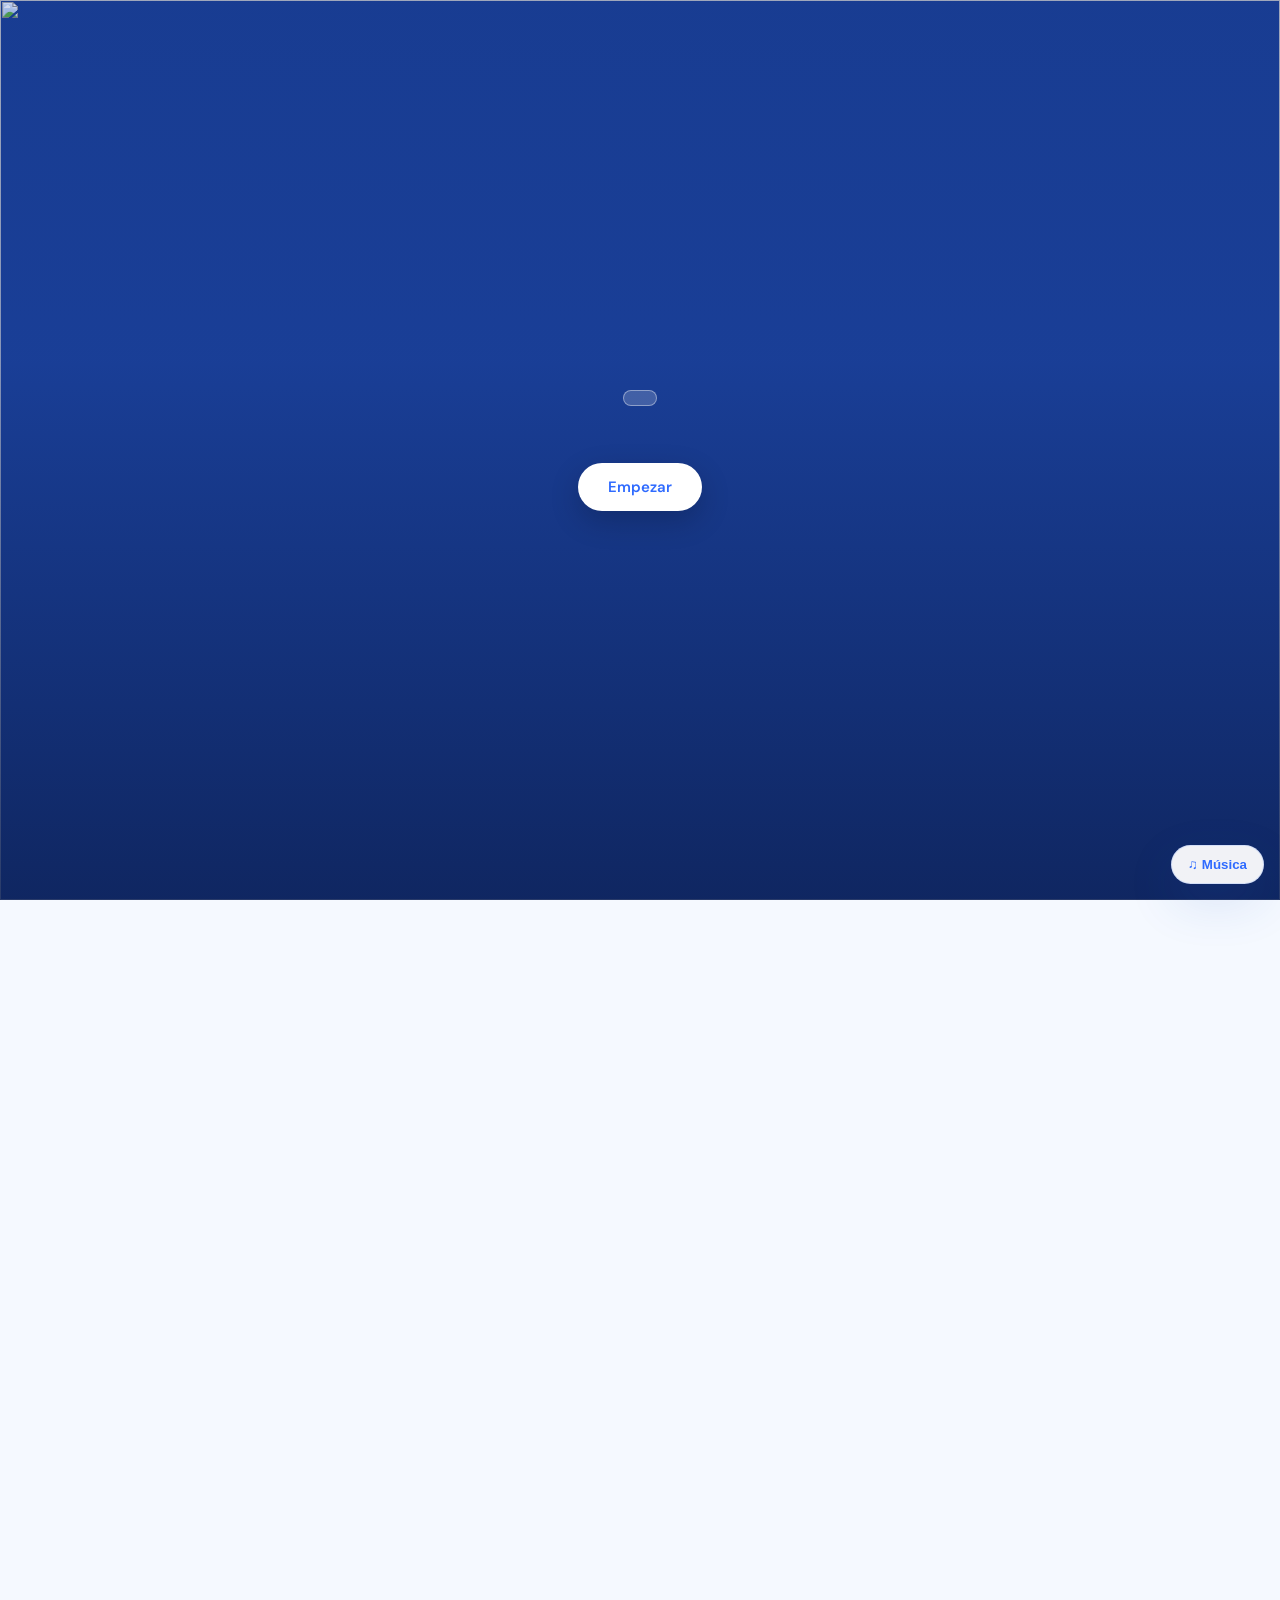
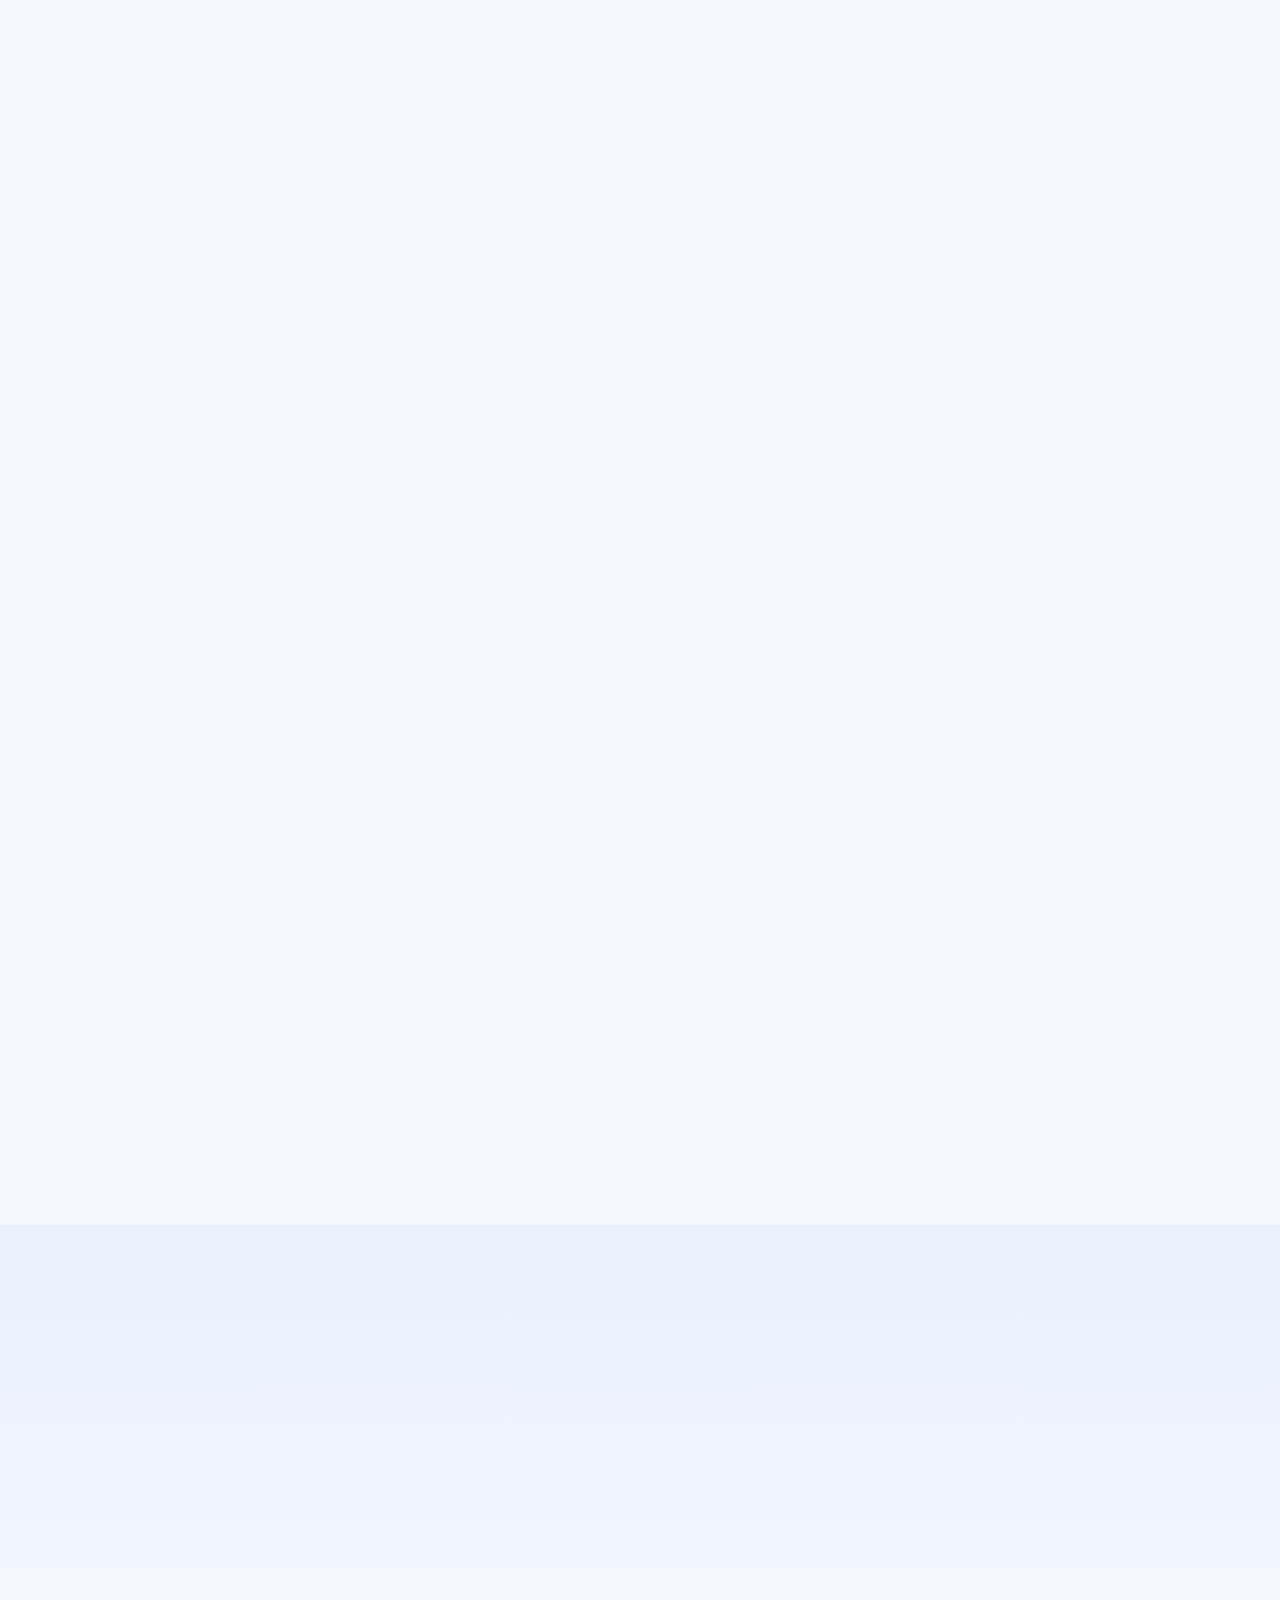
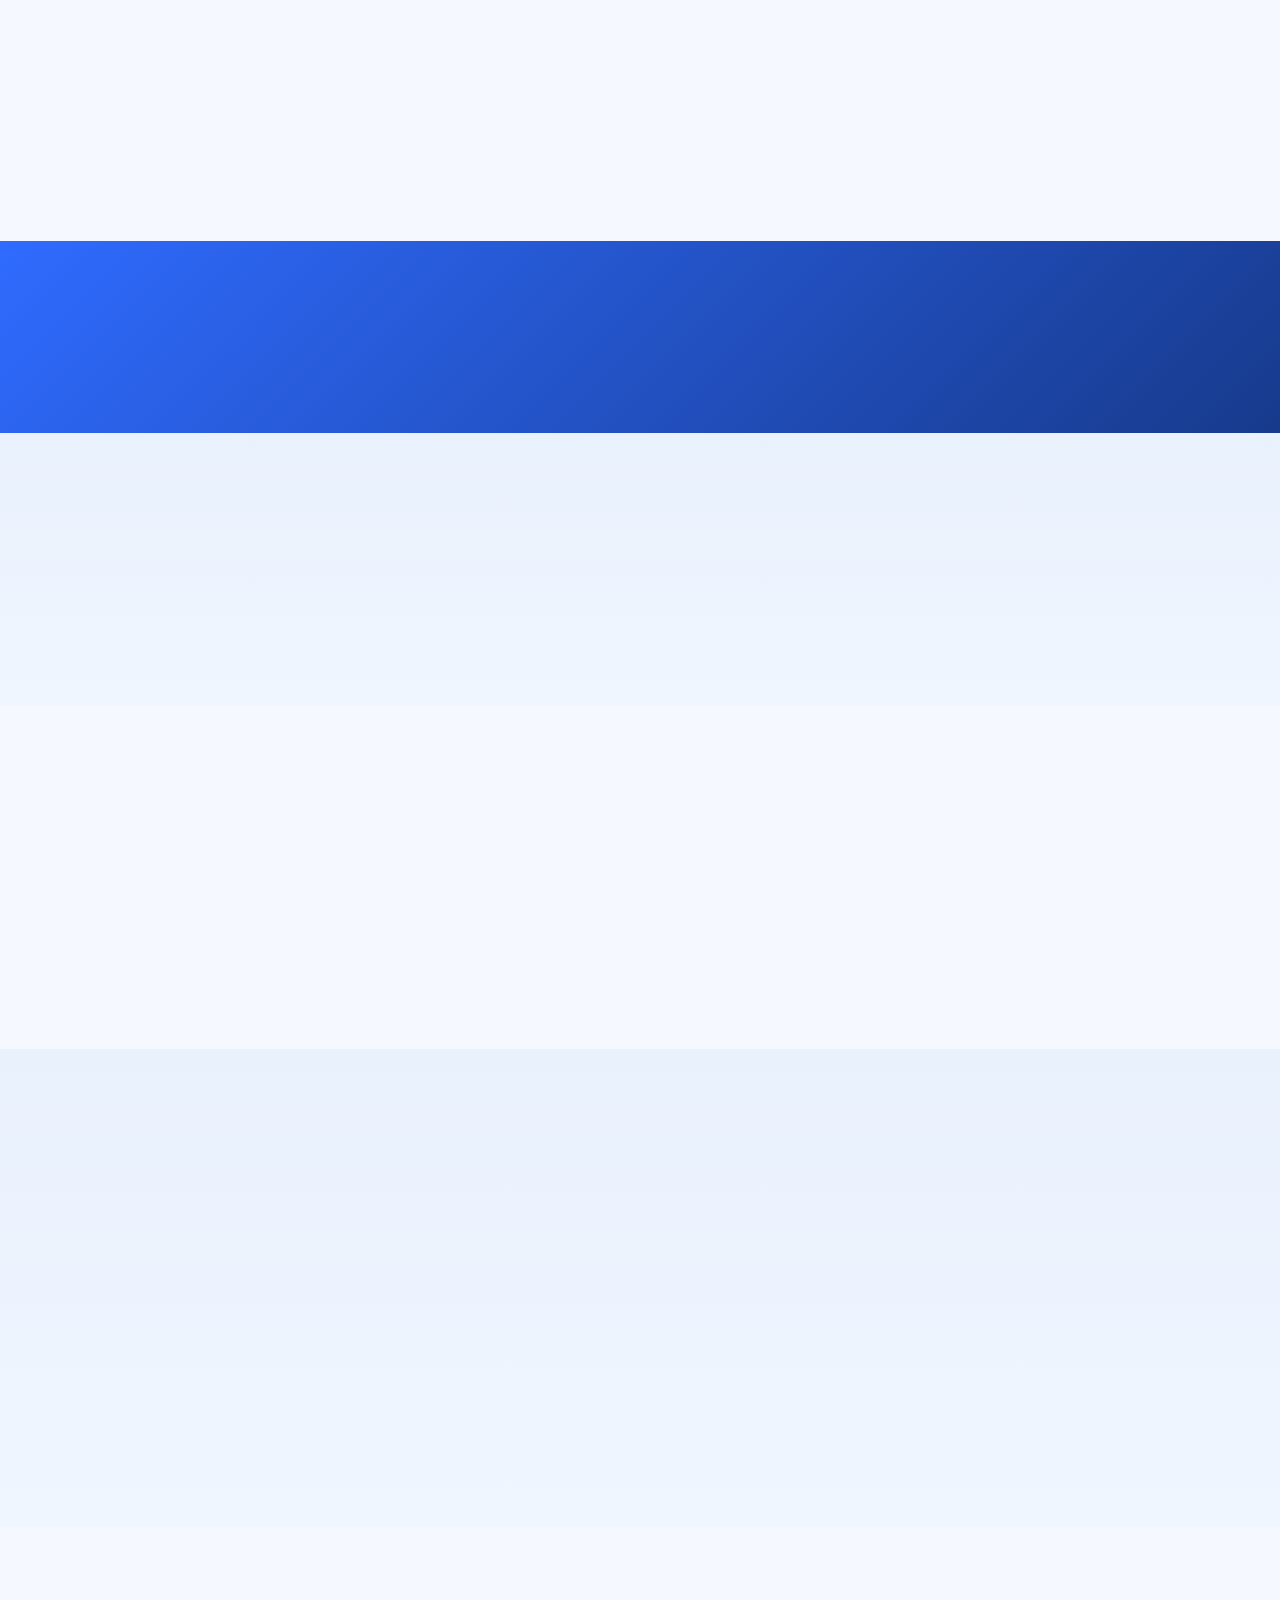
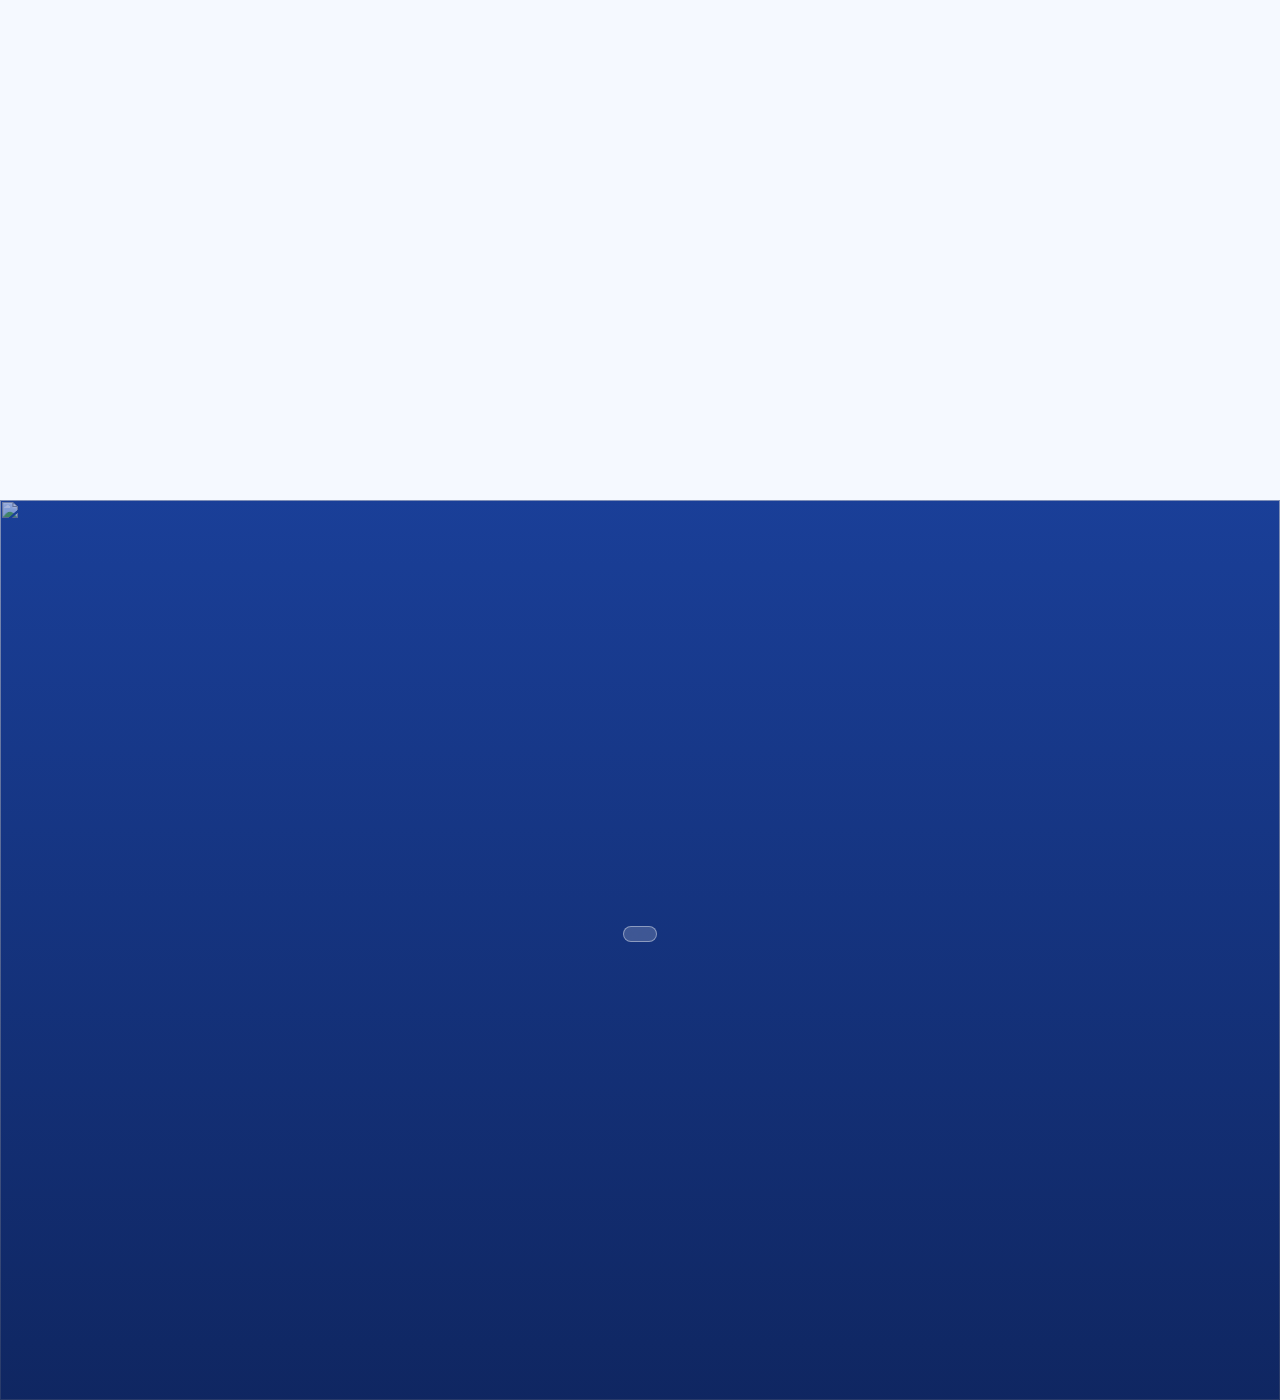
==== commit 378f5b7c: "arreglo" ====
--- a/index.html
+++ b/index.html
@@ -2048,7 +2048,7 @@
 
 
 <section
-class="section section-alt"s
+class="section section-alt"
 id="dedicatorias">
 
 
@@ -2247,7 +2247,7 @@
 <!-- MÚSICA -->
 
 <audio id="musica" loop></audio>
-<audio id="musica-carta"></audio>
+
 
 <button
 class="music-btn"
@@ -2740,7 +2740,7 @@
 
 
     lugar:
-    "Portugal , Noruega , Italia ",
+    "Portugal , Noruega , Italia , oporto ",
 
     texto:
     "y por mas viajes que nos quedan juntos! y sin entender como les puede gustar el agua con gas .. "
@@ -2917,6 +2917,12 @@
 ================================ */
 
 dedicatorias: [
+
+    {
+        nombre: "Papa y mama",
+        tipo: "texto",
+        texto: "Felicidades cariño,estamos muy orgullosos de tí,por la mujer en la que te has convertido,gran hermana e hija,y del gran esfuerzo que has hecho para lograr tus sueños."
+    },
 
     {
         nombre: "Inma Marcos",
@@ -2949,6 +2955,12 @@
     },
 
     {
+        nombre: "marta trujillo",
+        tipo: "texto",
+        texto: "Hoy brindo por ti, por tus 33, por la vida compartida, por seguir estando, por el amor que te rodea, por la valentía que tienes, por los pequeños (grandes) sacrificios que se hicieron para llegar, creer y crecer, por las personas tan maravillosas que te han seguido en este camino llamado vida, para que podamos seguir compartiéndola contigo, a pesar de todo y todos, que cuando leas estas dedicatorias tengas el corazoncito bien llenito de amor, porque todo esto es por y para ti, porque te lo mereces, porque te haces querer mucho y bien ❤️ Feliz día y feliz VIDA!!"
+},
+
+    {
         nombre: "Maria Canaria",
         tipo: "texto",
         texto: `
@@ -3088,8 +3100,7 @@
 musica:
 "music/cancion.mp3",
 
-musicaCarta:
-"music/carta.mp3"
+
 
 };
 
@@ -3843,7 +3854,6 @@
         "musica"
     );
 
-const musicaCarta =
     document.getElementById(
         "musica-carta"
     );
@@ -3856,8 +3866,7 @@
 musica.src =
     CONTENIDO.musica;
 
-musicaCarta.src =
-    CONTENIDO.musicaCarta;
+
 
 let musicaIniciada = false;
 
@@ -4929,36 +4938,7 @@
         /* PARA LA CANCIÓN PRINCIPAL */
         musica.pause();
 
-        /* EMPIEZA LA CANCIÓN DE LA CARTA */
-        musicaCarta.currentTime = 40;
-
-        musicaCarta.volume = 0.7;
-
-        musicaCarta
-        .play()
-        .catch(function(){});
-
-        botonMusica.textContent =
-            "♫ Música";
-
-        /* ABRE LA CARTA */
-        sobre.style.display =
-            "none";
-
-        carta.style.display =
-            "block";
-
-        carta.classList.add(
-            "opened"
-        );
-
-        carta.scrollIntoView({
-            behavior:"smooth",
-            block:"center"
-        });
-
-    }
-);
+
 /* ==============================
    FINAL
 ================================ */
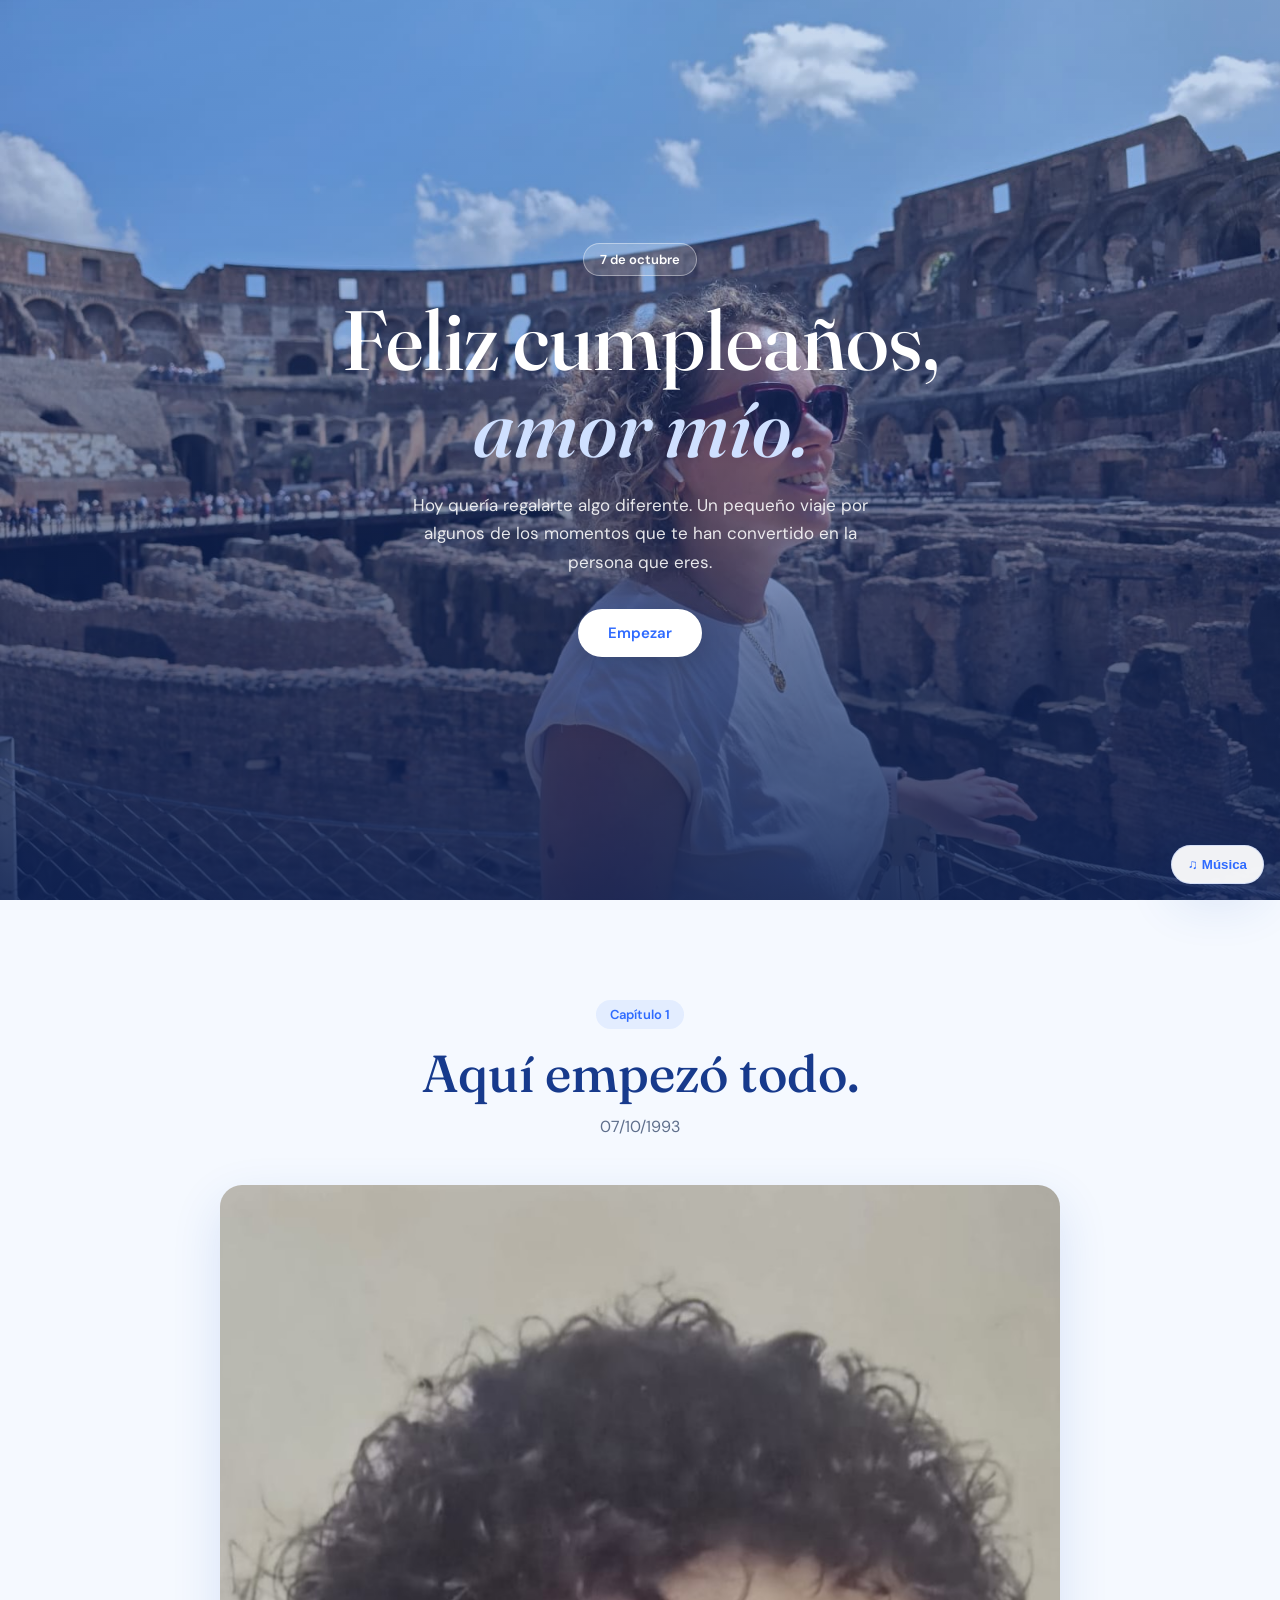
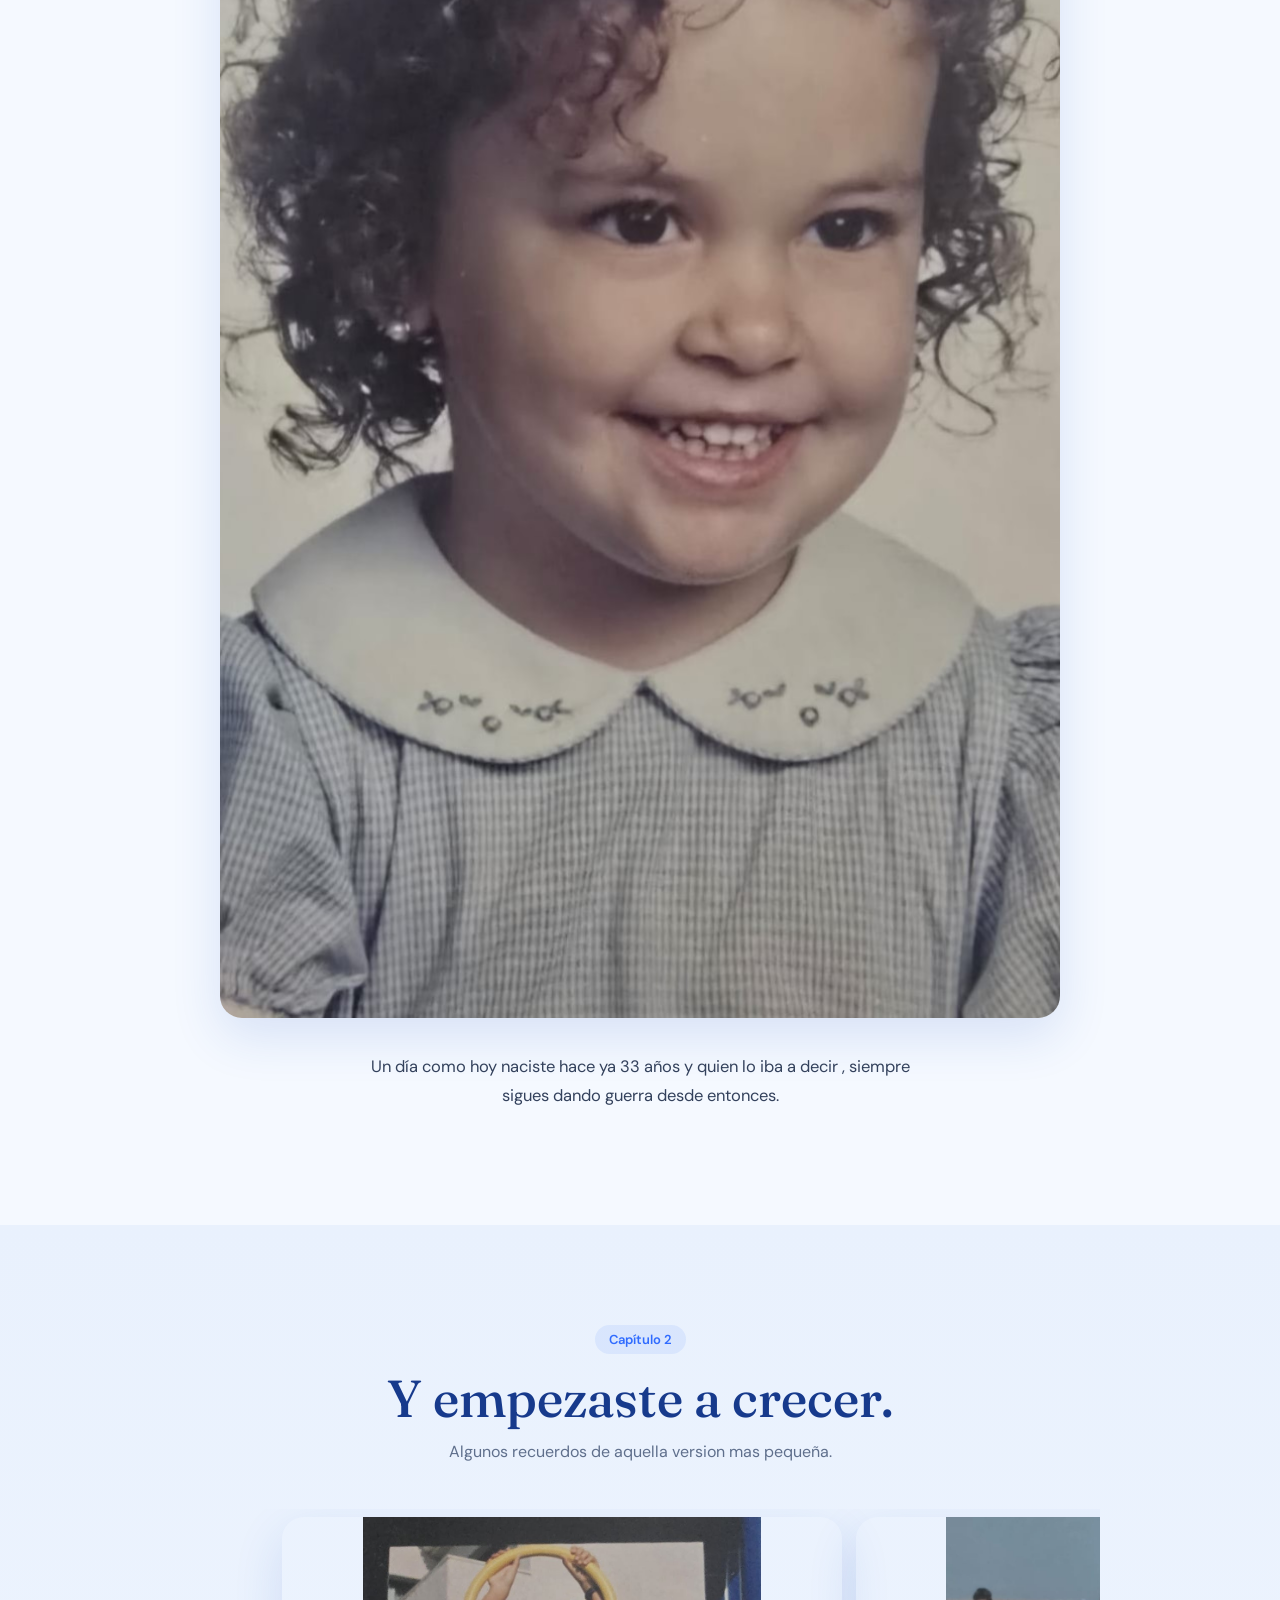
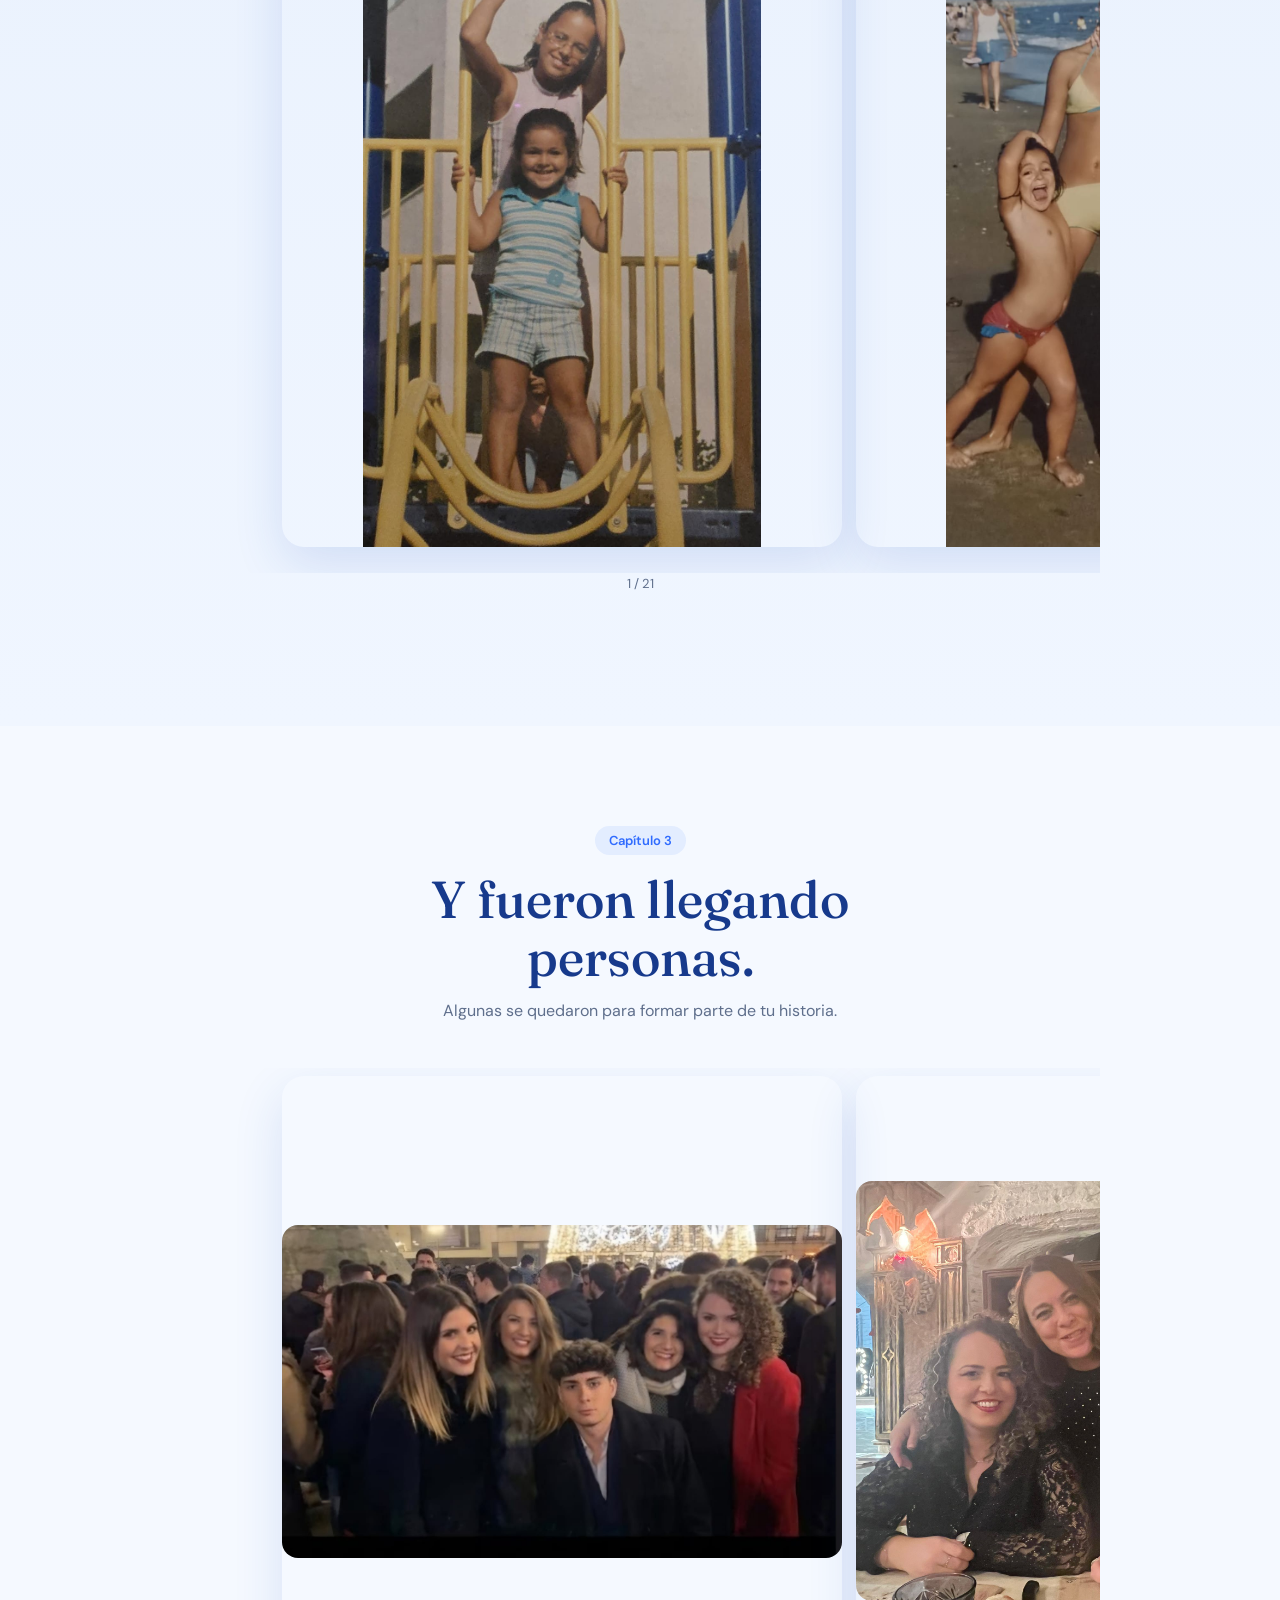
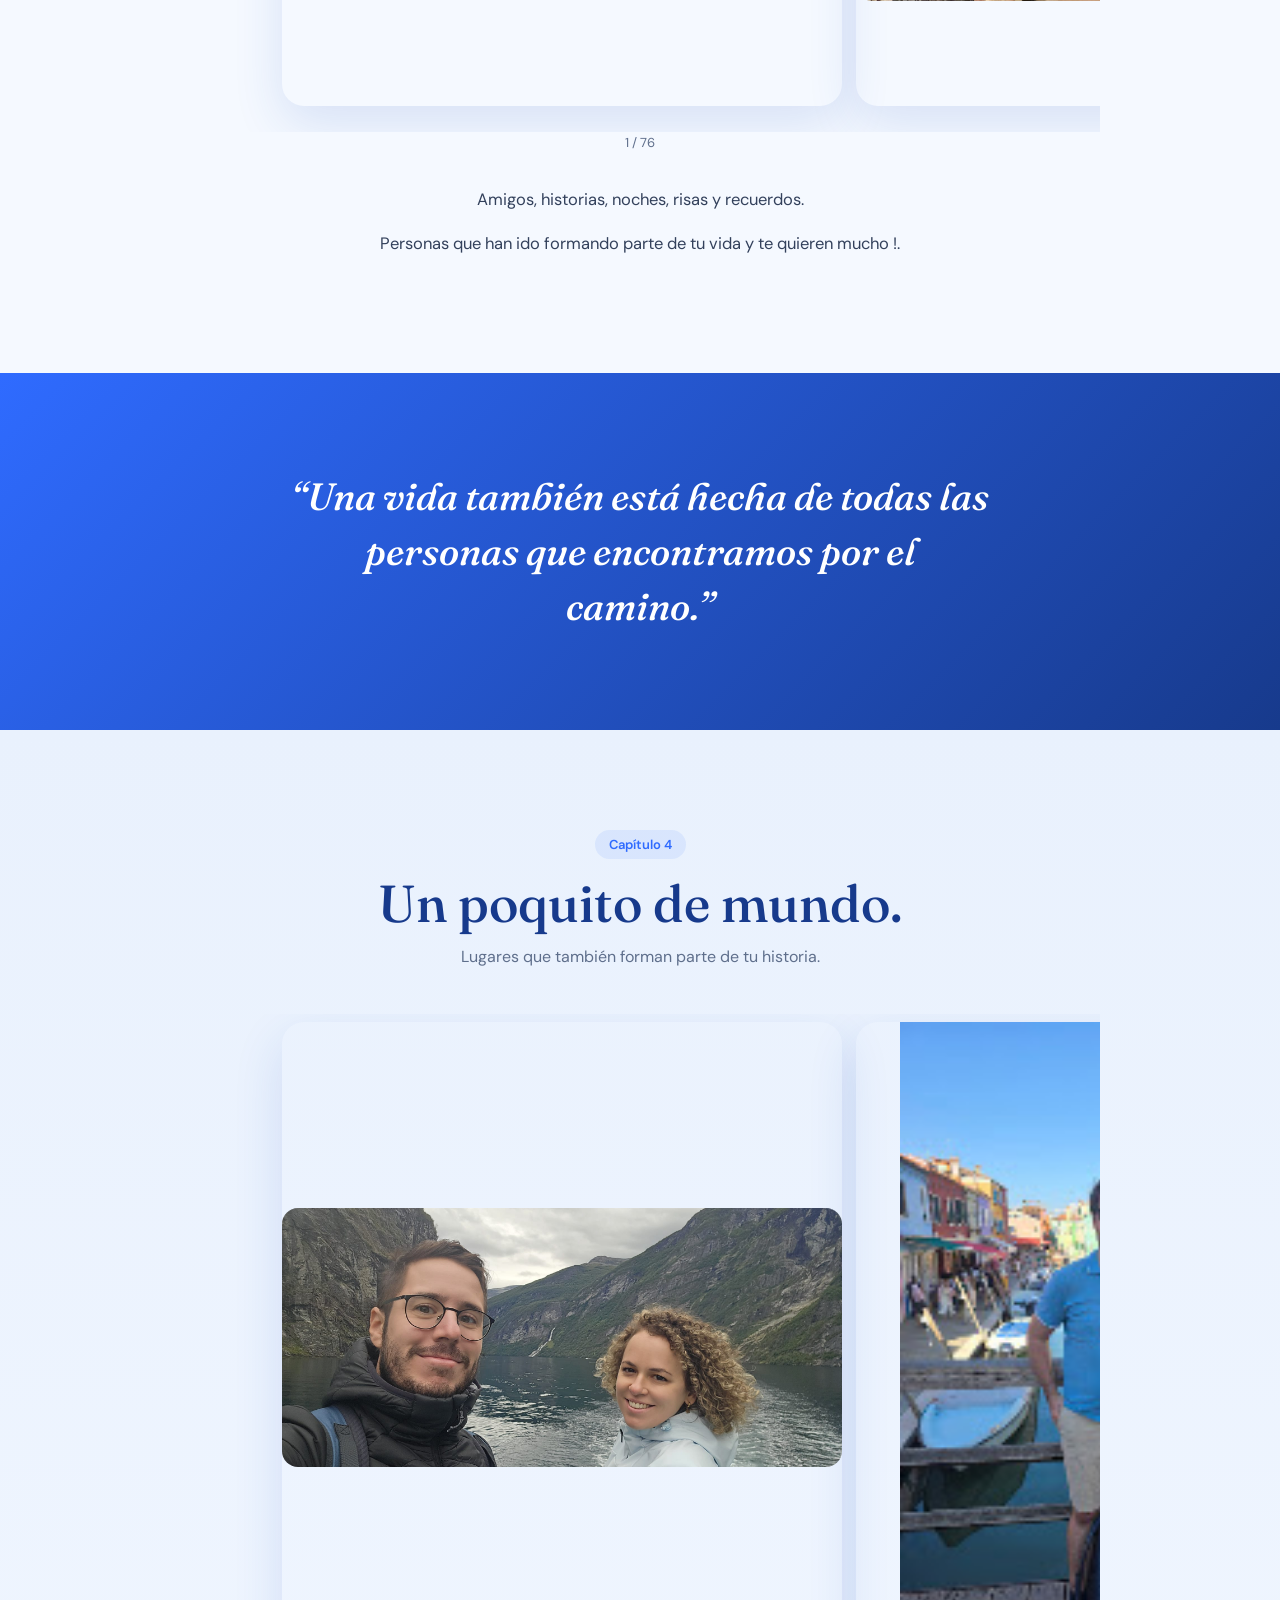
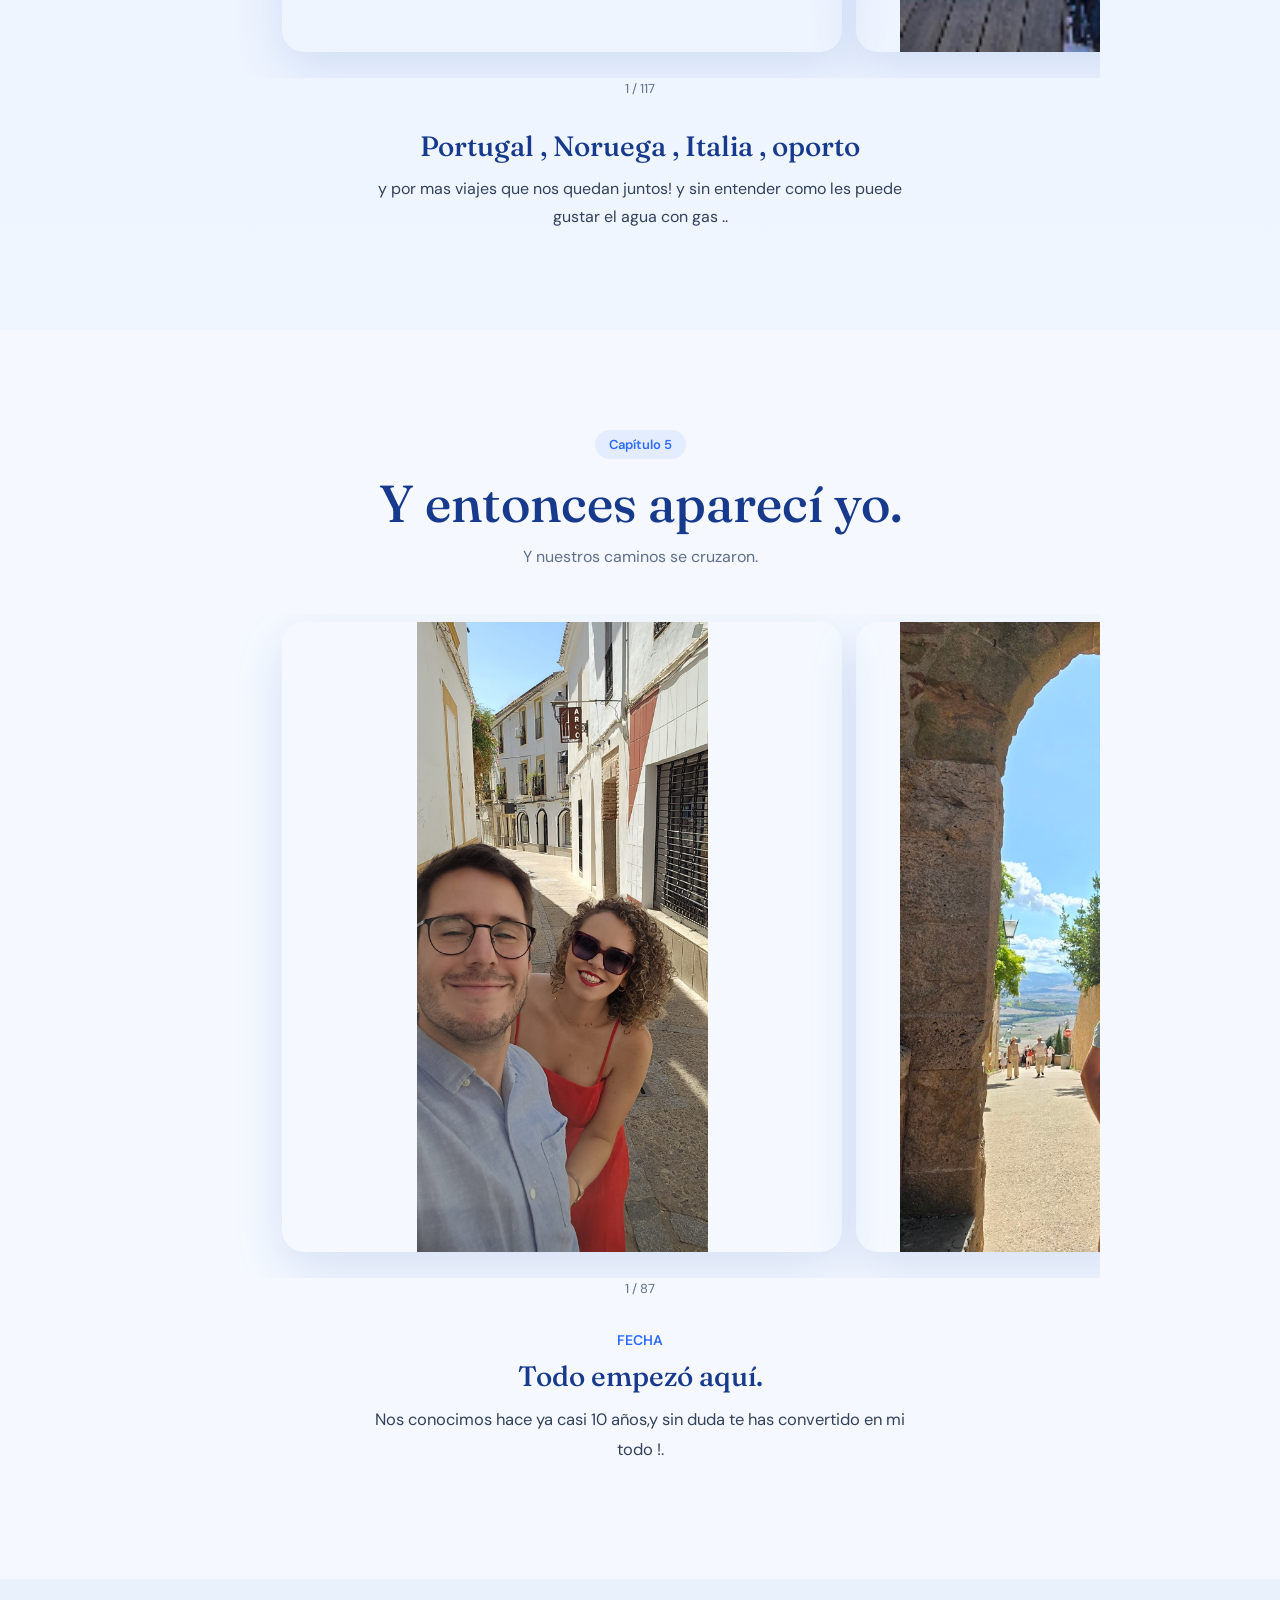
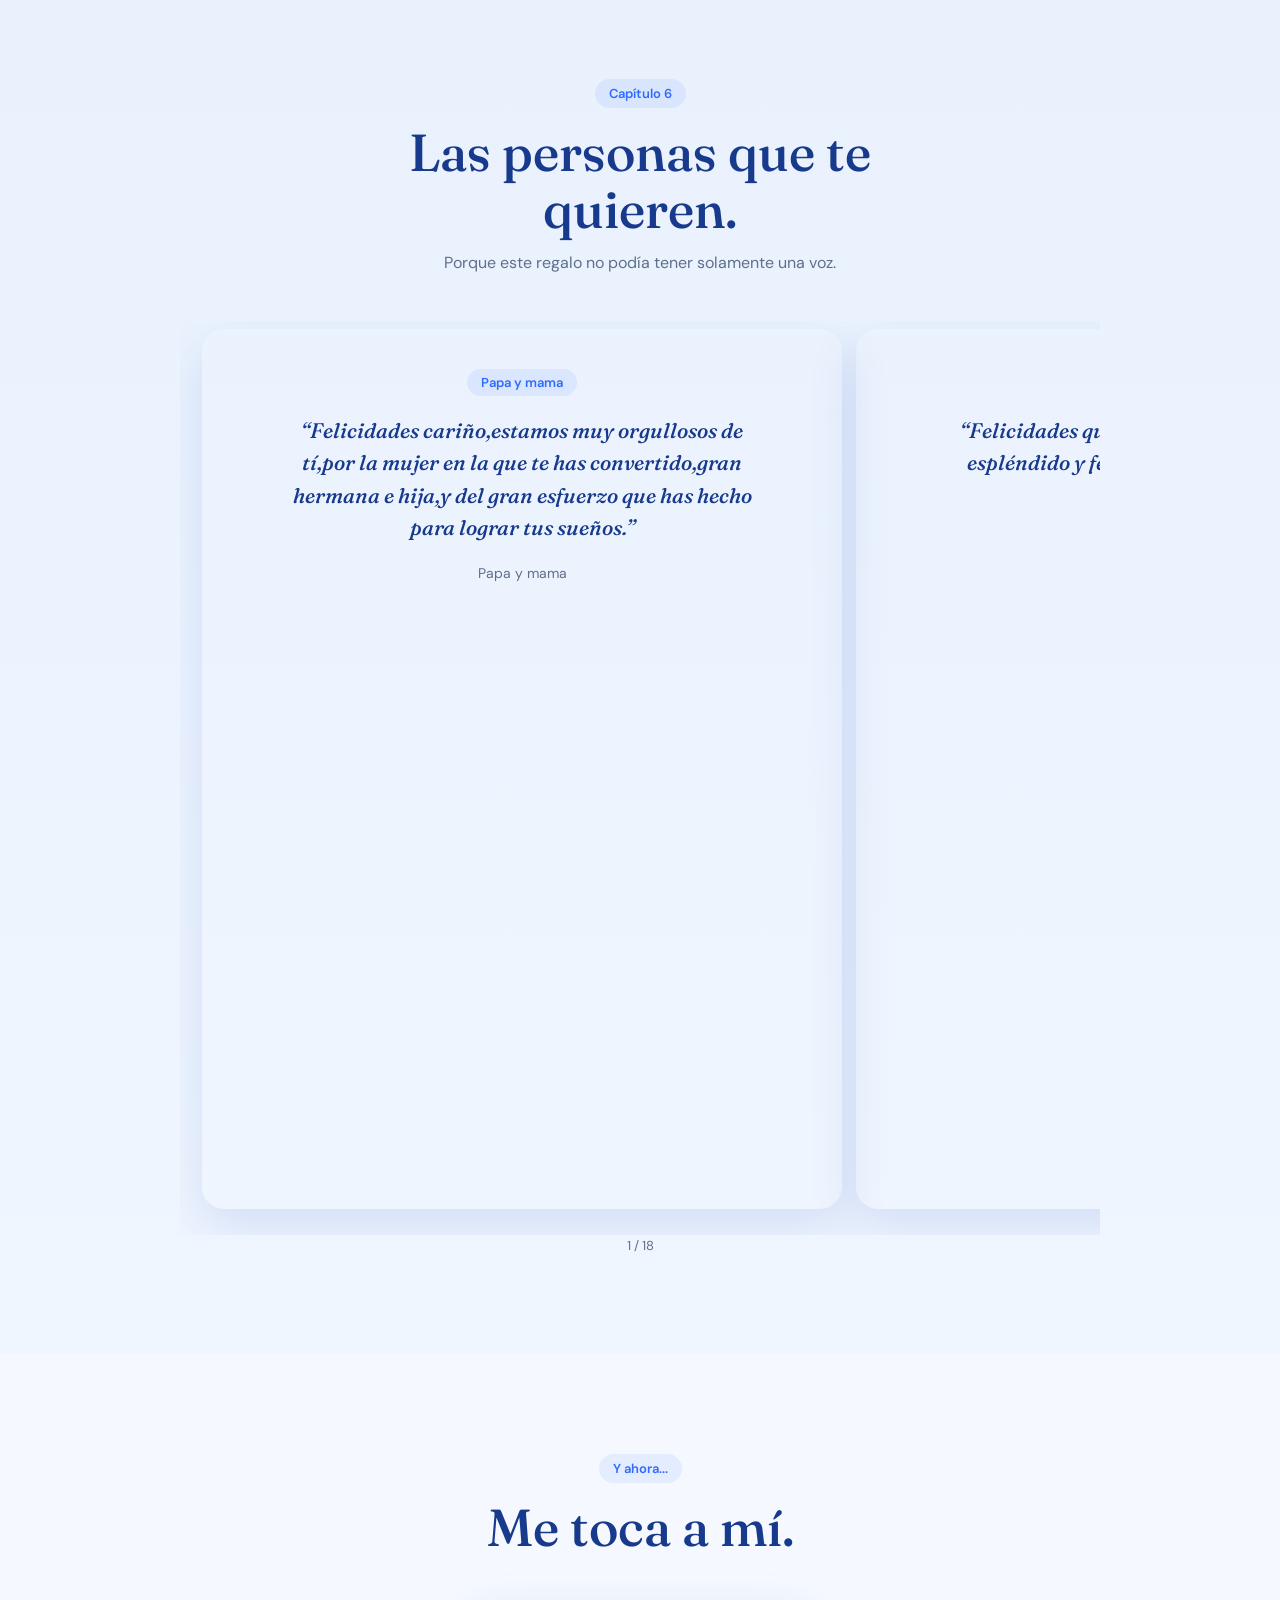
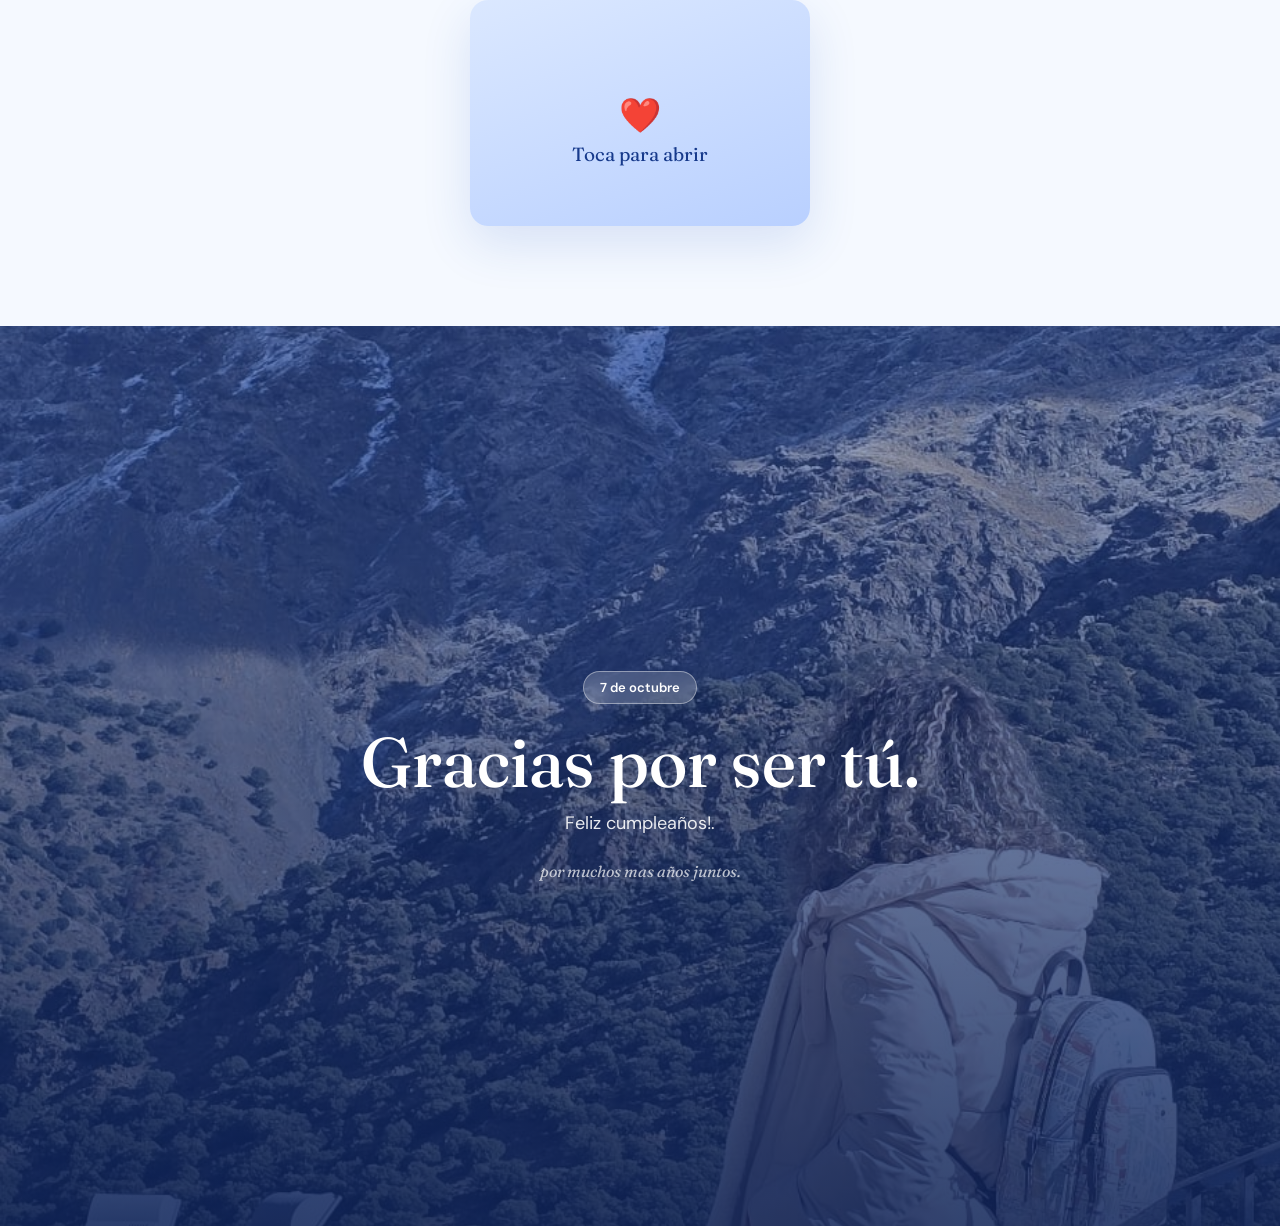
==== commit cbc654fe: "recuperado" ====
--- a/index.html
+++ b/index.html
@@ -4912,7 +4912,6 @@
    SOBRE
 ================================ */
 
-
 const sobre =
     document.getElementById(
         "sobre"
@@ -4923,8 +4922,8 @@
         "carta-abierta"
     );
 
-sobre
-.addEventListener(
+
+sobre.addEventListener(
     "click",
 
     function(evento){
@@ -4935,111 +4934,53 @@
             34
         );
 
-        /* PARA LA CANCIÓN PRINCIPAL */
+
+        /* PARAR MÚSICA GENERAL */
+
         musica.pause();
 
-
-/* ==============================
-   FINAL
-================================ */
-
-
-const final =
-
-    document.querySelector(
-        ".final"
-    );
-
-
-
-if(
-
-    "IntersectionObserver"
-
-    in
-
-    window
-
-){
-
-
-    const observadorFinal =
-
-        new IntersectionObserver(
-
-            function(entradas){
-
-
-                if(
-
-                    entradas[0]
-                    .isIntersecting
-
-                ){
-
-
-                    confeti(
-
-                        window.innerWidth / 2,
-
-                        window.innerHeight * .4,
-
-                        40
-
-                    );
-
-
-                    observadorFinal.disconnect();
-
-
-                }
-
-
-            },
-
-            {
-
-                threshold:.6
-
-            }
-
+        botonMusica.textContent =
+            "♫ Música";
+
+
+        /* ABRIR CARTA */
+
+        sobre.style.display =
+            "none";
+
+        carta.style.display =
+            "block";
+
+        carta.classList.add(
+            "opened"
         );
 
 
-    observadorFinal.observe(
-        final
-    );
-
-
-}
-
-
-
-final
-
-.addEventListener(
-
-    "click",
-
-    function(evento){
-
-
-        confeti(
-
-            evento.clientX,
-
-            evento.clientY,
-
-            10
-
-        );
-
+        /* REPRODUCIR SOLO EL VÍDEO */
+
+        const videoCarta =
+            document.getElementById(
+                "video-carta"
+            );
+
+        if(videoCarta){
+
+            videoCarta
+            .play()
+            .catch(function(){});
+
+        }
+
+
+        carta.scrollIntoView({
+
+            behavior:"smooth",
+            block:"center"
+
+        });
 
     }
-
 );
-
-
 
 /* ==============================
    ANIMACIONES AL HACER SCROLL
